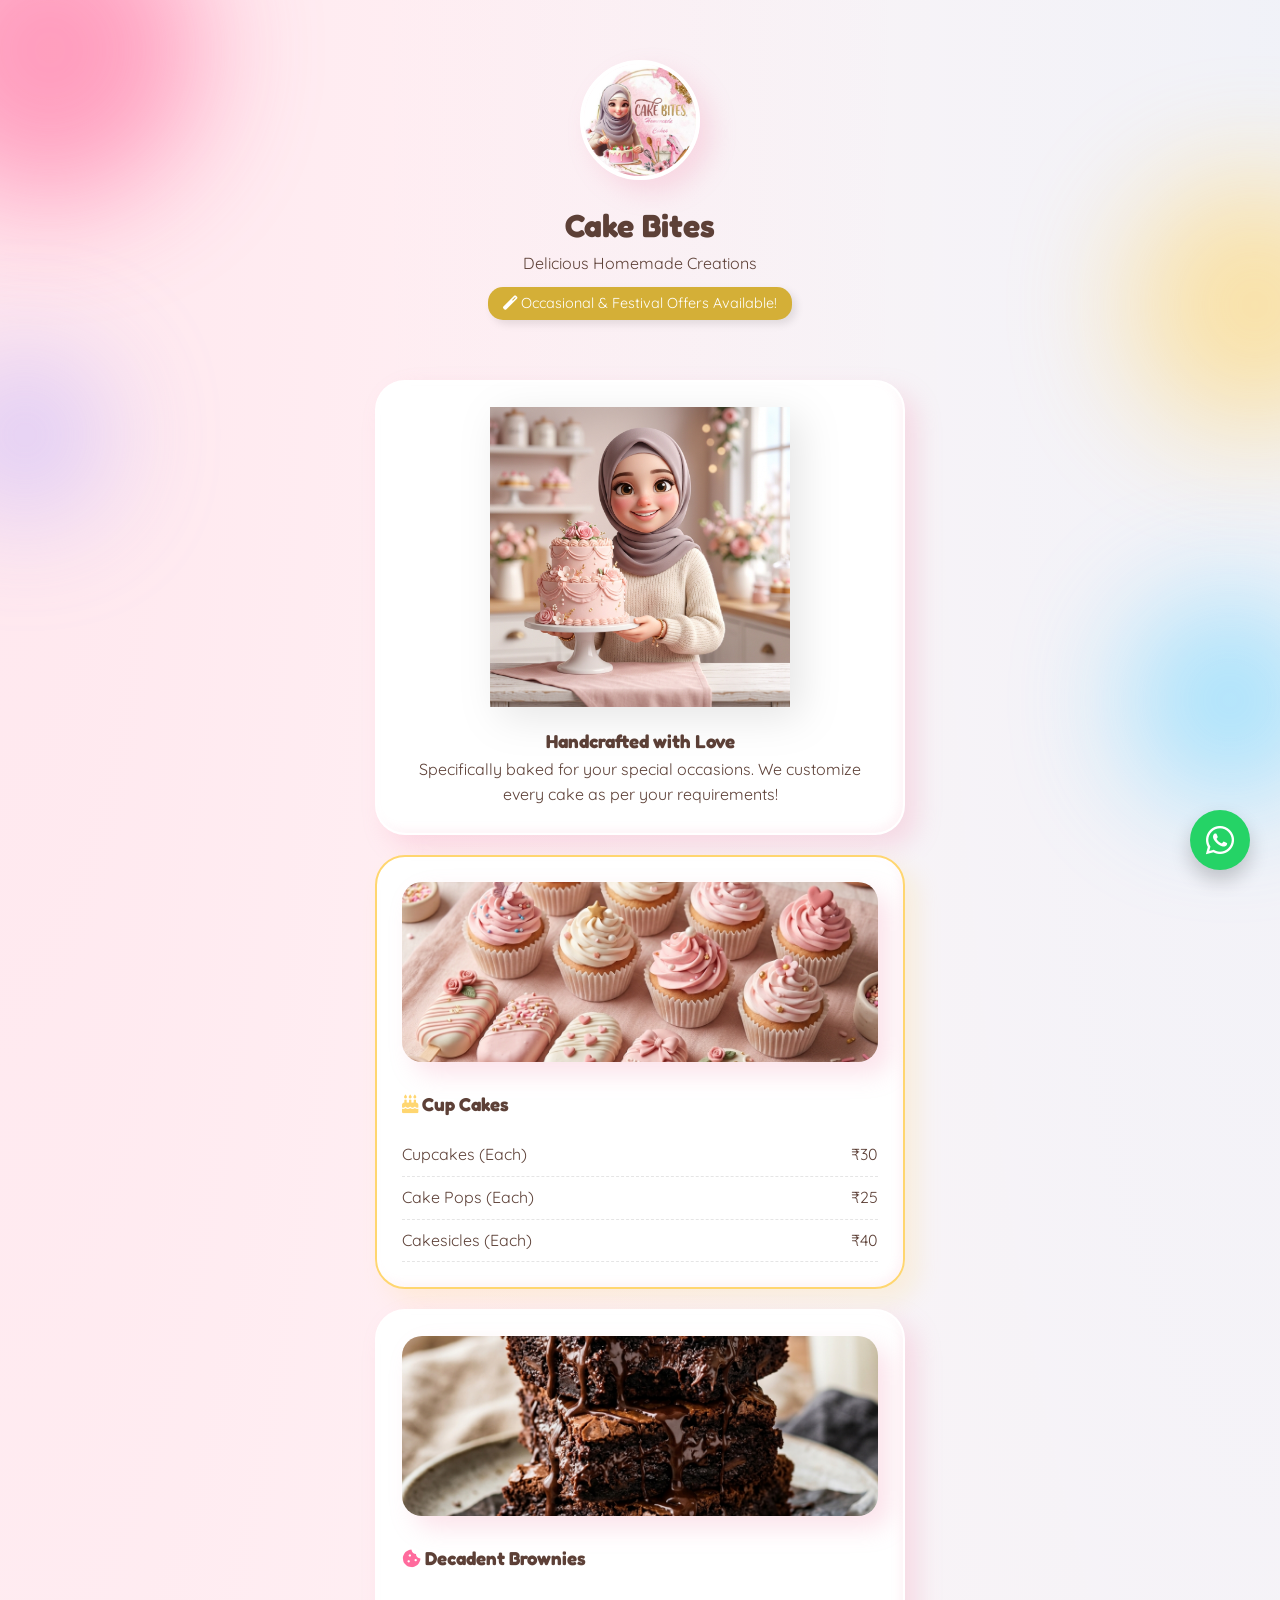
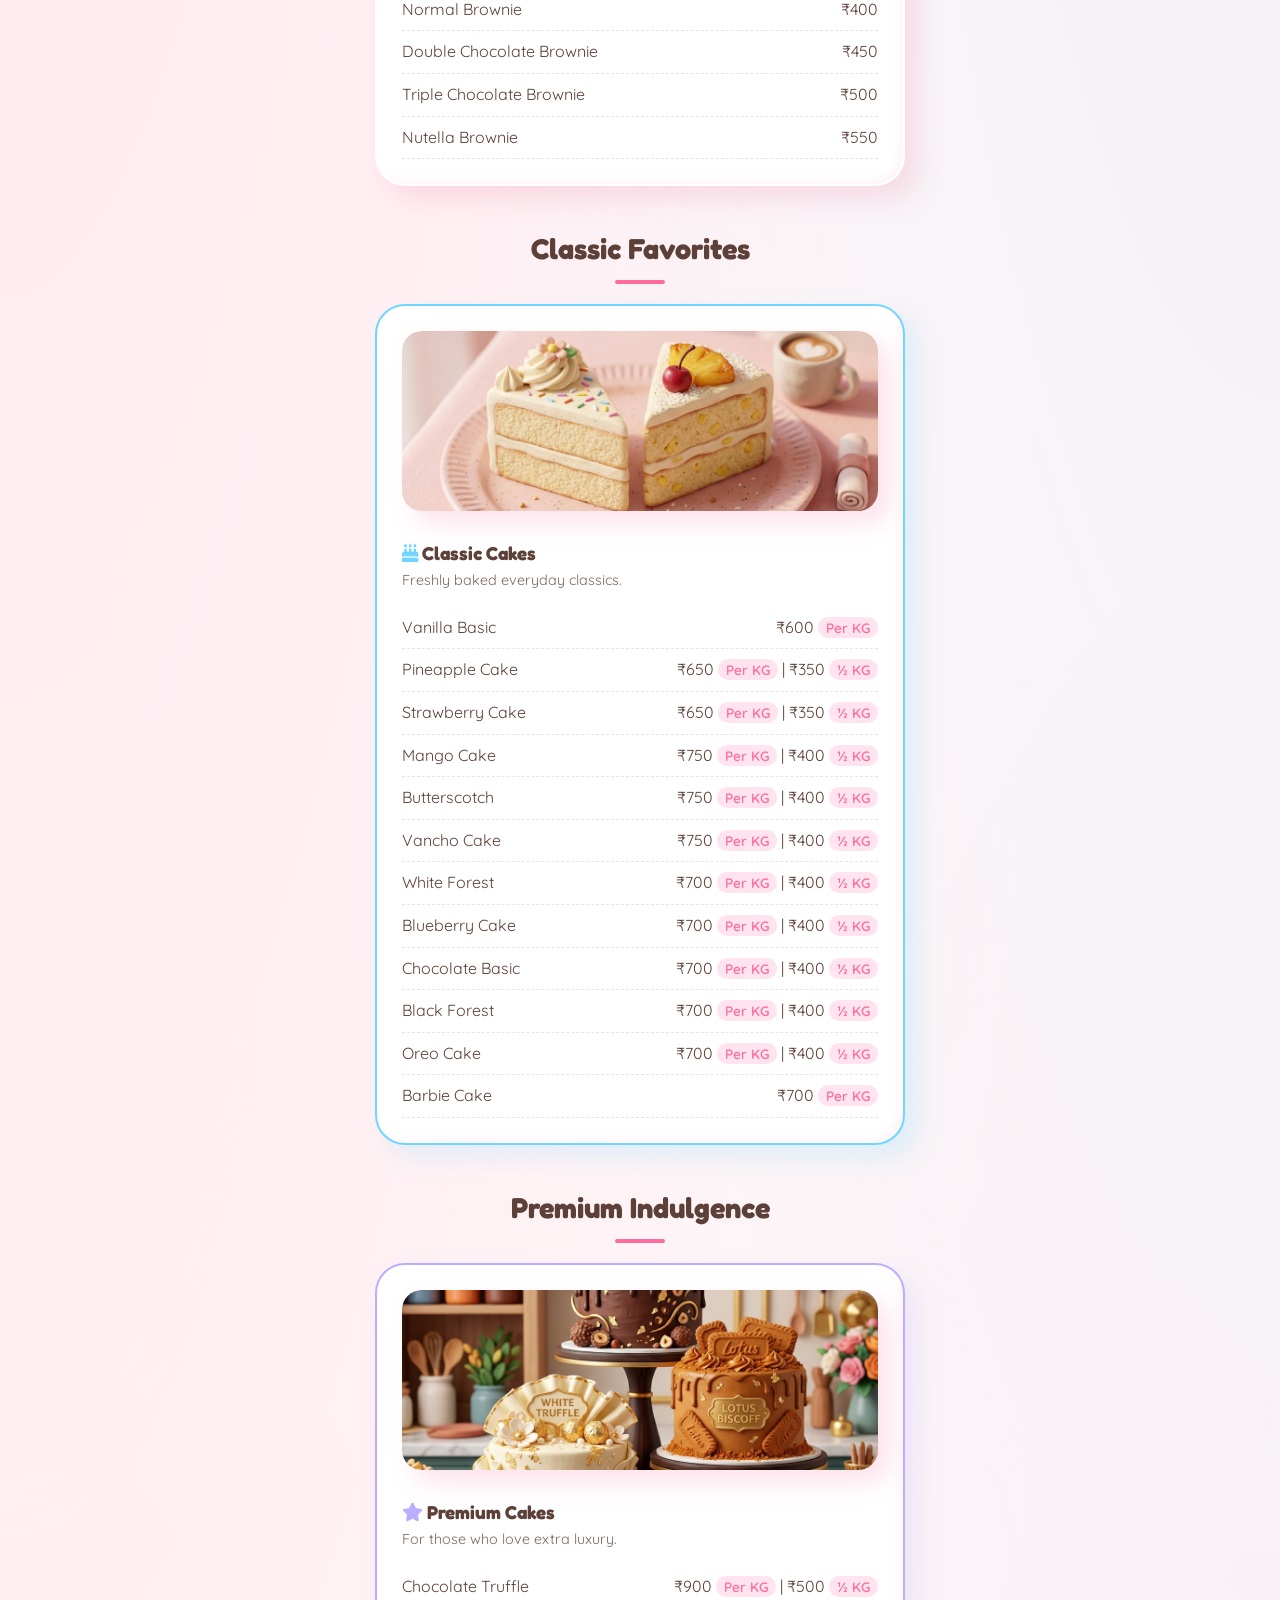
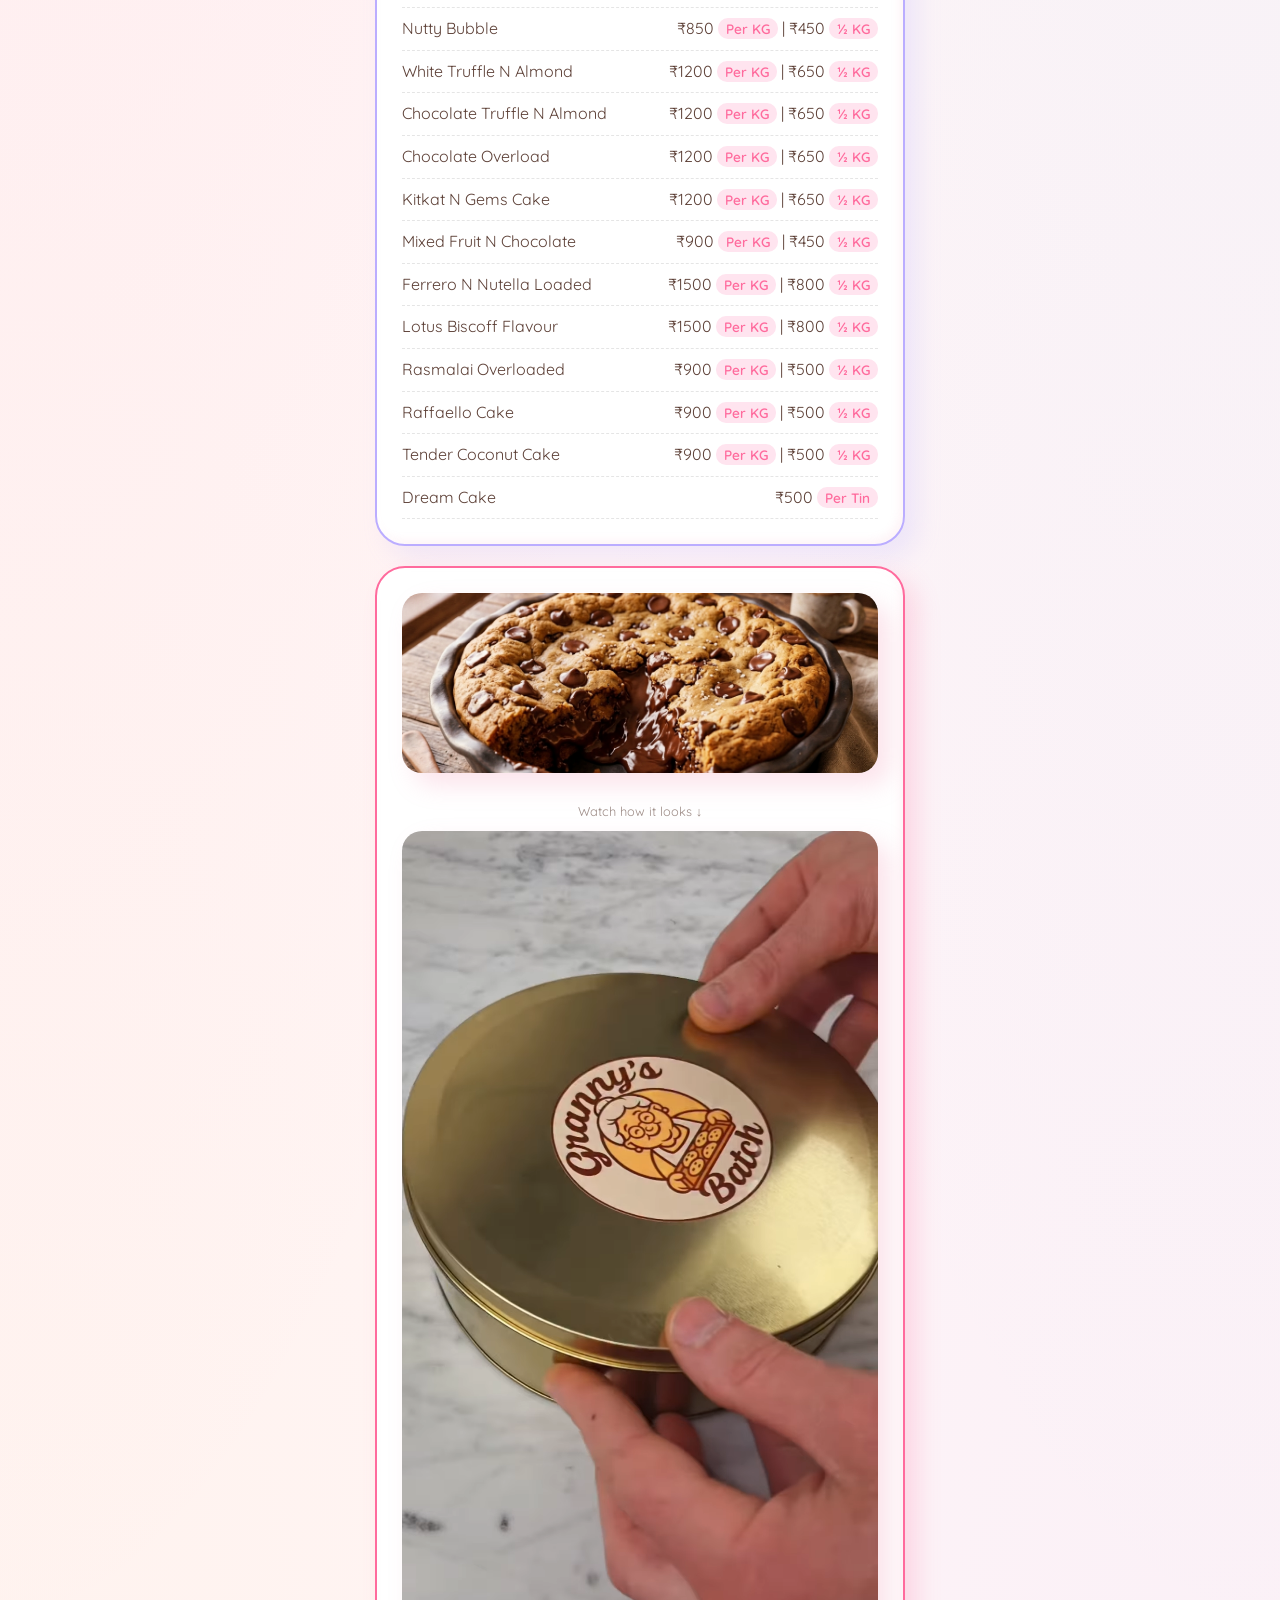
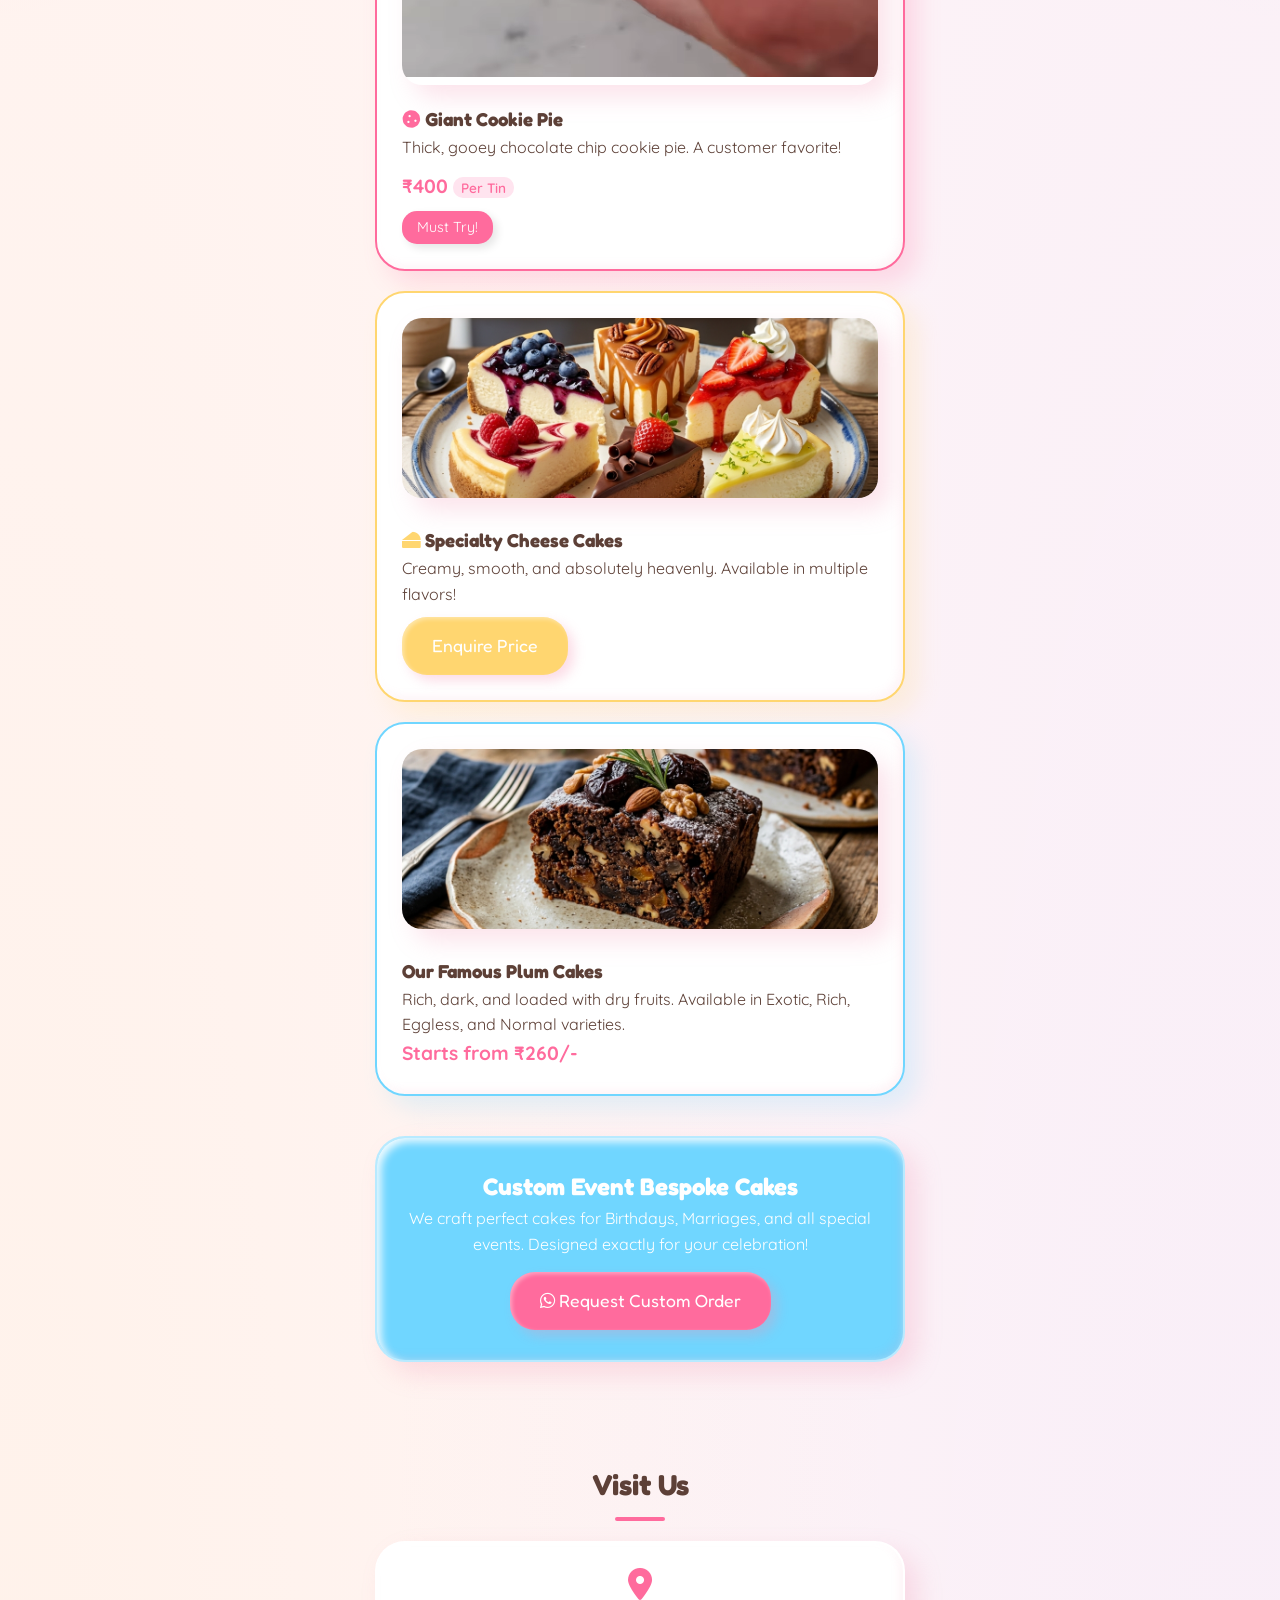
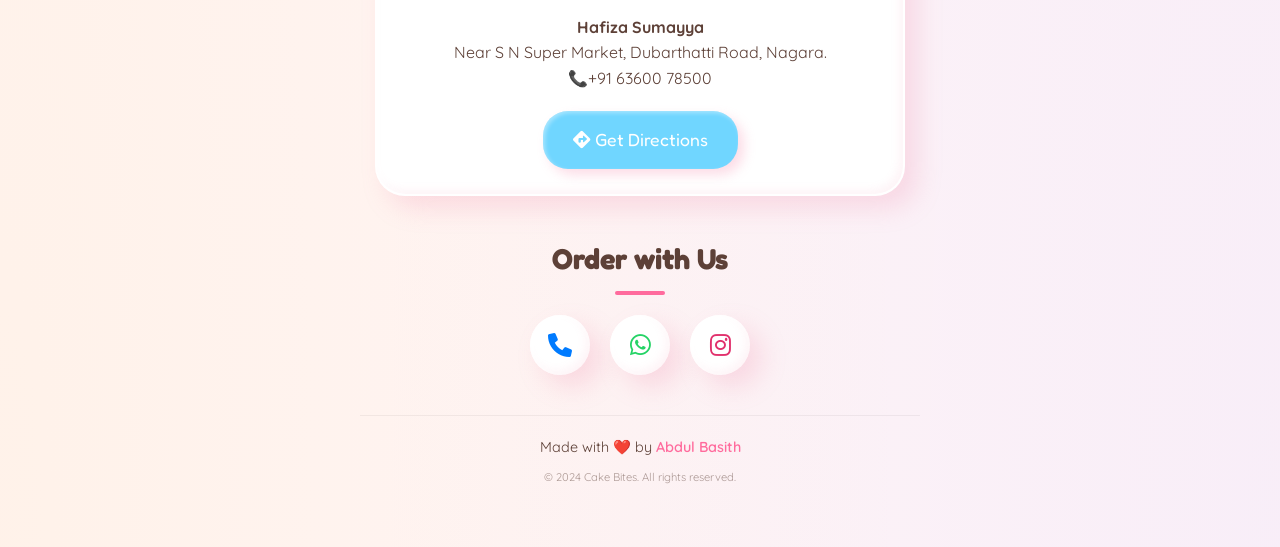
==== index.html @ 97de75cf "Added google varification tag" ====
<!DOCTYPE html>
<html lang="en">

<head>
    <meta name="google-site-verification" content="2a2Ofr0bGxmW5Qv2kyfp2MQvoCCZeMZKmYcErdo8bFU" />
    <meta charset="UTF-8">
    <meta name="viewport" content="width=device-width, initial-scale=1.0">
    <title>Cake Bites | Homemade with Love</title>
    <title>Cake Bites | Custom Cakes & Bakery in Nagara</title>
    <meta name="description" content="Order delicious homemade cupcakes, premium brownies, and custom bespoke cakes from Cake Bites in Nagara. Handcrafted with love for your special occasions.">
    <meta name="keywords" content="Cake Bites, bakery Nagara, custom cakes, homemade brownies, order cake online, birthday cakes">
        <link rel="stylesheet" href="style.css">
    <link rel="stylesheet" href="https://cdnjs.cloudflare.com/ajax/libs/font-awesome/6.0.0/css/all.min.css">
</head>

<body>
    <!-- Cake Loader -->
    <div id="loader">
        <div class="loader-content">
            <div class="rotating-logo">
                <img src="assets/logo.jpeg" alt="Cake Bites Logo"
                    style="width: 150px; height: 150px; border-radius: 50%; box-shadow: var(--shadow-outer);">
            </div>
            <h2 style="margin-top: 30px; color: var(--primary-pink); font-family: 'Fredoka'; letter-spacing: 2px;">CAKE
                BITES</h2>
            <p style="opacity: 0.7; font-weight: 500;">Baking something sweet...</p>
        </div>
    </div>

    <!-- Decorative Blobs -->
    <div class="blob" style="width: 300px; height: 300px; background: var(--primary-pink); top: -100px; left: -100px;">
    </div>
    <div class="blob"
        style="width: 200px; height: 200px; background: var(--vibrant-blue); bottom: 100px; right: -50px; animation-delay: -2s;">
    </div>
    <div class="blob"
        style="width: 150px; height: 150px; background: var(--vibrant-purple); top: 40%; left: -50px; animation-delay: -5s;">
    </div>
    <div class="blob"
        style="width: 250px; height: 250px; background: var(--vibrant-yellow); top: 20%; right: -100px; animation-delay: -7s;">
    </div>

    <a href="https://wa.me/916360078500" class="floating-wa" target="_blank" aria-label="WhatsApp Us">
        <i class="fab fa-whatsapp"></i>
    </a>

    <div class="container">
        <header>
            <div class="logo-container">
                <img src="assets/logo.jpeg" alt="Cake Bites Logo">
            </div>
            <h1>Cake Bites</h1>
            <p>Delicious Homemade Creations</p>
            <div class="offers-badge">
                <i class="fas fa-magic"></i> Occasional & Festival Offers Available!
            </div>
        </header>

        <section class="clay-card">
            <img src="assets/baker.png" alt="Our Baker" class="hero-baker">
            <div style="text-align: center; margin-top: 20px;">
                <h3>Handcrafted with Love</h3>
                <p>Specifically baked for your special occasions. We customize every cake as per your requirements!</p>
            </div>
        </section>

        <!-- 1. Cup Cakes Section -->
        <div class="clay-card card-yellow">
            <img src="assets/cupcakes.png" alt="Cupcakes" class="section-img">
            <h3><i class="fas fa-birthday-cake" style="color: var(--vibrant-yellow);"></i> Cup Cakes</h3>
            <ul class="menu-list">
                <li class="menu-item"><span>Cupcakes (Each)</span> <span>₹30</span></li>
                <li class="menu-item"><span>Cake Pops (Each)</span> <span>₹25</span></li>
                <li class="menu-item"><span>Cakesicles (Each)</span> <span>₹40</span></li>
            </ul>
        </div>

        <!-- 2. Brownies Section -->
        <div class="clay-card">
            <img src="assets/brownie.png" alt="Brownies" class="section-img">
            <h3><i class="fas fa-cookie-bite" style="color: var(--primary-pink);"></i> Decadent Brownies</h3>
            <ul class="menu-list">
                <li class="menu-item"><span>Normal Brownie</span> <span>₹400</span></li>
                <li class="menu-item"><span>Double Chocolate Brownie</span> <span>₹450</span></li>
                <li class="menu-item"><span>Triple Chocolate Brownie</span> <span>₹500</span></li>
                <li class="menu-item"><span>Nutella Brownie</span> <span>₹550</span></li>
            </ul>
        </div>

        <!-- 3. Classic Favorites -->
        <h2 class="section-title">Classic Favorites</h2>
        <div class="clay-card card-blue">
            <img src="assets/classic_collage.png" alt="Classic Cakes" class="section-img">
            <h3><i class="fas fa-cake" style="color: var(--vibrant-blue);"></i> Classic Cakes</h3>
            <p style="font-size: 0.9rem; margin-bottom: 15px; opacity: 0.8;">Freshly baked everyday classics.</p>
            <ul class="menu-list">
                <li class="menu-item"><span>Vanilla Basic</span> <span>₹600 <span class="price-tag">Per KG</span></span>
                </li>
                <li class="menu-item"><span>Pineapple Cake</span> <span style="white-space: nowrap;">₹650 <span
                            class="price-tag">Per KG</span> | ₹350 <span class="price-tag">½ KG</span></span></li>
                <li class="menu-item"><span>Strawberry Cake</span> <span style="white-space: nowrap;">₹650 <span
                            class="price-tag">Per KG</span> | ₹350 <span class="price-tag">½ KG</span></span></li>
                <li class="menu-item"><span>Mango Cake</span> <span style="white-space: nowrap;">₹750 <span
                            class="price-tag">Per KG</span> | ₹400 <span class="price-tag">½ KG</span></span></li>
                <li class="menu-item"><span>Butterscotch</span> <span style="white-space: nowrap;">₹750 <span
                            class="price-tag">Per KG</span> | ₹400 <span class="price-tag">½ KG</span></span></li>
                <li class="menu-item"><span>Vancho Cake</span> <span style="white-space: nowrap;">₹750 <span
                            class="price-tag">Per KG</span> | ₹400 <span class="price-tag">½ KG</span></span></li>
                <li class="menu-item"><span>White Forest</span> <span style="white-space: nowrap;">₹700 <span
                            class="price-tag">Per KG</span> | ₹400 <span class="price-tag">½ KG</span></span></li>
                <li class="menu-item"><span>Blueberry Cake</span> <span style="white-space: nowrap;">₹700 <span
                            class="price-tag">Per KG</span> | ₹400 <span class="price-tag">½ KG</span></span></li>
                <li class="menu-item"><span>Chocolate Basic</span> <span style="white-space: nowrap;">₹700 <span
                            class="price-tag">Per KG</span> | ₹400 <span class="price-tag">½ KG</span></span></li>
                <li class="menu-item"><span>Black Forest</span> <span style="white-space: nowrap;">₹700 <span
                            class="price-tag">Per KG</span> | ₹400 <span class="price-tag">½ KG</span></span></li>
                <li class="menu-item"><span>Oreo Cake</span> <span style="white-space: nowrap;">₹700 <span
                            class="price-tag">Per KG</span> | ₹400 <span class="price-tag">½ KG</span></span></li>
                <li class="menu-item"><span>Barbie Cake</span> <span>₹700 <span class="price-tag">Per KG</span></span>
                </li>
            </ul>
        </div>

        <!-- 4. Premium Indulgence -->
        <h2 class="section-title">Premium Indulgence</h2>
        <div class="clay-card card-purple">
            <img src="assets/premium_collage.png" alt="Premium Cakes" class="section-img">
            <h3><i class="fas fa-star" style="color: var(--vibrant-purple);"></i> Premium Cakes</h3>
            <p style="font-size: 0.9rem; margin-bottom: 15px; opacity: 0.8;">For those who love extra luxury.</p>
            <ul class="menu-list">
                <li class="menu-item"><span>Chocolate Truffle</span> <span style="white-space: nowrap;">₹900 <span
                            class="price-tag">Per KG</span> | ₹500 <span class="price-tag">½ KG</span></span></li>
                <li class="menu-item"><span>Nutty Bubble</span> <span style="white-space: nowrap;">₹850 <span
                            class="price-tag">Per KG</span> | ₹450 <span class="price-tag">½ KG</span></span></li>
                <li class="menu-item"><span>White Truffle N Almond</span> <span style="white-space: nowrap;">₹1200 <span
                            class="price-tag">Per KG</span> | ₹650 <span class="price-tag">½ KG</span></span></li>
                <li class="menu-item"><span>Chocolate Truffle N Almond</span> <span style="white-space: nowrap;">₹1200
                        <span class="price-tag">Per KG</span> | ₹650 <span class="price-tag">½ KG</span></span></li>
                <li class="menu-item"><span>Chocolate Overload</span> <span style="white-space: nowrap;">₹1200 <span
                            class="price-tag">Per KG</span> | ₹650 <span class="price-tag">½ KG</span></span></li>
                <li class="menu-item"><span>Kitkat N Gems Cake</span> <span style="white-space: nowrap;">₹1200 <span
                            class="price-tag">Per KG</span> | ₹650 <span class="price-tag">½ KG</span></span></li>
                <li class="menu-item"><span>Mixed Fruit N Chocolate</span> <span style="white-space: nowrap;">₹900 <span
                            class="price-tag">Per KG</span> | ₹450 <span class="price-tag">½ KG</span></span></li>
                <li class="menu-item"><span>Ferrero N Nutella Loaded</span> <span style="white-space: nowrap;">₹1500
                        <span class="price-tag">Per KG</span> | ₹800 <span class="price-tag">½ KG</span></span></li>
                <li class="menu-item"><span>Lotus Biscoff Flavour</span> <span style="white-space: nowrap;">₹1500 <span
                            class="price-tag">Per KG</span> | ₹800 <span class="price-tag">½ KG</span></span></li>
                <li class="menu-item"><span>Rasmalai Overloaded</span> <span style="white-space: nowrap;">₹900 <span
                            class="price-tag">Per KG</span> | ₹500 <span class="price-tag">½ KG</span></span></li>
                <li class="menu-item"><span>Raffaello Cake</span> <span style="white-space: nowrap;">₹900 <span
                            class="price-tag">Per KG</span> | ₹500 <span class="price-tag">½ KG</span></span></li>
                <li class="menu-item"><span>Tender Coconut Cake</span> <span style="white-space: nowrap;">₹900 <span
                            class="price-tag">Per KG</span> | ₹500 <span class="price-tag">½ KG</span></span></li>
                <li class="menu-item"><span>Dream Cake</span> <span style="white-space: nowrap;">₹500 <span
                            class="price-tag">Per Tin</span></span></li>
            </ul>
        </div>

        <!-- 5. Cookie Pie -->
        <div class="clay-card card-pink">
            <img src="assets/cookie_pie.png" alt="Cookie Pie" class="section-img loop-animation">
            <p style="text-align: center; font-size: 0.8rem; margin-bottom: 10px; opacity: 0.6;">Watch how it looks ↓
            </p>
            <div style="border-radius: 20px; overflow: hidden; margin-bottom: 20px; box-shadow: var(--shadow-outer);">
                <video width="100%" height="auto" autoplay muted loop playsinline>
                    <source src="assets/cookie pie.mp4" type="video/mp4">
                    Your browser does not support the video tag.
                </video>
            </div>
            <h3><i class="fas fa-cookie" style="color: var(--primary-pink);"></i> Giant Cookie Pie</h3>
            <p>Thick, gooey chocolate chip cookie pie. A customer favorite!</p>
            <p class="price" style="margin-top: 10px;">₹400 <span class="price-tag">Per Tin</span></p>
            <div class="offers-badge" style="background: var(--primary-pink);">Must Try!</div>
        </div>

        <!-- 6. Specialty Cheese Cakes -->
        <div class="clay-card card-yellow">
            <img src="assets/cheesecake.png" alt="Cheese Cakes" class="section-img">
            <h3><i class="fas fa-cheese" style="color: var(--vibrant-yellow);"></i> Specialty Cheese Cakes</h3>
            <p>Creamy, smooth, and absolutely heavenly. Available in multiple flavors!</p>
            <a href="https://wa.me/916360078500?text=I%20am%20interested%20in%20your%20Cheese%20Cakes"
                class="clay-button" style="margin-top: 10px; background: var(--vibrant-yellow);">Enquire Price</a>
        </div>

        <!-- 7. Plum Cakes (No Heading) -->
        <div class="clay-card card-blue">
            <img src="assets/plum_cake.png" alt="Plum Cake" class="section-img">
            <h3>Our Famous Plum Cakes</h3>
            <p>Rich, dark, and loaded with dry fruits. Available in Exotic, Rich, Eggless, and Normal varieties.</p>
            <p class="price">Starts from ₹260/-</p>
        </div>

        <div class="custom-banner clay-card">
            <h2>Custom Event Bespoke Cakes</h2>
            <p>We craft perfect cakes for Birthdays, Marriages, and all special events. Designed exactly for your
                celebration!</p>
            <a href="https://wa.me/916360078500?text=I%20want%20to%20order%20a%20custom%20cake" class="clay-button"
                style="margin-top: 15px;">
                <i class="fab fa-whatsapp"></i> Request Custom Order
            </a>
        </div>

        <section class="contact-section">
            <h2 class="section-title">Visit Us</h2>
            <div class="clay-card" style="margin-top: 20px; padding: 25px;">
                <i class="fas fa-map-marker-alt"
                    style="font-size: 2rem; color: var(--primary-pink); margin-bottom: 15px;"></i>
                <h4>Hafiza Sumayya</h4>
                <p>Near S N Super Market, Dubarthatti Road, Nagara. <br>📞+91 63600 78500</p>
                <a href="https://maps.app.goo.gl/7TGvCjhDh2uwEayZ9" target="_blank" class="clay-button"
                    style="margin-top: 20px; background: var(--vibrant-blue);">
                    <i class="fas fa-directions"></i> Get Directions
                </a>
            </div>

            <h2 class="section-title" style="margin-top: 40px;">Order with Us</h2>
            <div class="social-links">
                <a href="tel:+916360078500" class="social-icon" style="color: #007bff;"><i class="fas fa-phone"></i></a>
                <a href="https://wa.me/916360078500" class="social-icon" style="color: #25D366;"><i
                        class="fab fa-whatsapp"></i></a>
                <a href="https://instagram.com/ca_ke_bites" class="social-icon" style="color: #E1306C;"><i
                        class="fab fa-instagram"></i></a>
            </div>

            <div style="margin-top: 40px; padding-top: 20px; border-top: 1px solid rgba(0,0,0,0.05);">
                <p style="font-size: 0.9rem;">Made with ❤️ by
                    <a href="https://instagram.com/gear_n_pitch_shifter" target="_blank"
                        style="color: var(--primary-pink); text-decoration: none; font-weight: 600;">
                        Abdul Basith
                    </a>
                </p>
                <p style="margin-top: 10px; font-size: 0.7rem; opacity: 0.5;">© 2024 Cake Bites. All rights reserved.
                </p>
            </div>
        </section>
    </div>

    <script src="main.js"></script>
</body>

</html>
---- style.css ----
@import url('https://fonts.googleapis.com/css2?family=Fredoka:wght@400;600&family=Quicksand:wght@400;500;700&display=swap');

:root {
    --bg-color: #fff5f7;
    --card-color: #ffffff;
    --primary-pink: #ff6b9d;
    --secondary-pink: #ffe4ef;
    --vibrant-blue: #70d6ff;
    --vibrant-purple: #bbadff;
    --vibrant-yellow: #ffd670;
    --accent-gold: #d4af37;
    --text-color: #5d4037;
    --shadow-outer: 12px 12px 24px rgba(244, 143, 177, 0.25);
    --shadow-inner: inset 4px 4px 8px rgba(255, 255, 255, 0.9), 
                    inset -4px -4px 8px rgba(244, 143, 177, 0.1);
    --clay-radius: 30px;
}

* {
    margin: 0;
    padding: 0;
    box-sizing: border-box;
    -webkit-tap-highlight-color: transparent;
    text-decoration: none;
}

body {
    font-family: 'Quicksand', sans-serif;
    background-color: var(--bg-color);
    background-image: 
        radial-gradient(at 0% 0%, rgba(255, 107, 157, 0.1) 0px, transparent 50%),
        radial-gradient(at 100% 0%, rgba(112, 214, 255, 0.1) 0px, transparent 50%),
        radial-gradient(at 100% 100%, rgba(187, 173, 255, 0.1) 0px, transparent 50%),
        radial-gradient(at 0% 100%, rgba(255, 214, 112, 0.1) 0px, transparent 50%);
    color: var(--text-color);
    line-height: 1.6;
    overflow-x: hidden;
    min-height: 100vh;
}

h1, h2, h3 {
    font-family: 'Fredoka', sans-serif;
    color: var(--text-color);
}

.clay-card {
    background: var(--card-color);
    border-radius: var(--clay-radius);
    box-shadow: var(--shadow-outer), var(--shadow-inner);
    border: 2px solid rgba(255, 255, 255, 0.5);
    padding: 25px;
    margin: 20px 15px;
    transition: all 0.4s cubic-bezier(0.175, 0.885, 0.32, 1.275);
    position: relative;
    overflow: hidden;
}

.clay-card:hover {
    transform: translateY(-8px) scale(1.02);
    box-shadow: 20px 20px 40px rgba(244, 143, 177, 0.3), var(--shadow-inner);
}

.section-img {
    width: 100%;
    height: 180px;
    object-fit: cover;
    border-radius: 20px;
    margin-bottom: 20px;
    box-shadow: var(--shadow-outer);
}

.clay-button {
    background: var(--primary-pink);
    color: white;
    border: none;
    padding: 15px 30px;
    border-radius: 25px;
    font-family: 'Fredoka', sans-serif;
    font-size: 1.1rem;
    box-shadow: 6px 6px 12px rgba(244, 143, 177, 0.3),
                inset 2px 2px 4px rgba(255, 255, 255, 0.4);
    cursor: pointer;
    text-decoration: none;
    display: inline-block;
    transition: all 0.3s ease;
}

.clay-button:hover {
    transform: scale(1.05);
    background: #ff4d8d;
    box-shadow: 8px 8px 16px rgba(244, 143, 177, 0.4);
}

/* Mobile First Layout */
.container {
    padding: 20px;
    max-width: 600px;
    margin: 0 auto;
}

header {
    text-align: center;
    padding: 40px 0;
}

.logo-container {
    width: 120px;
    height: 120px;
    margin: 0 auto 20px;
    border-radius: 50%;
    overflow: hidden;
    box-shadow: var(--shadow-outer), var(--shadow-inner);
    border: 4px solid white;
}

.logo-container img {
    width: 100%;
    height: 100%;
    object-fit: cover;
}

.hero-baker {
    width: 100%;
    max-width: 300px;
    display: block;
    margin: 0 auto;
    filter: drop-shadow(10px 10px 20px rgba(0,0,0,0.1));
    animation: float 4s ease-in-out infinite;
}

@keyframes float {
    0%, 100% { transform: translateY(0); }
    50% { transform: translateY(-15px); }
}

.offers-badge {
    background: var(--accent-gold);
    color: white;
    padding: 5px 15px;
    border-radius: 15px;
    font-size: 0.9rem;
    display: inline-block;
    margin-top: 10px;
    box-shadow: 4px 4px 8px rgba(0,0,0,0.1);
}

.section-title {
    text-align: center;
    margin: 40px 0 20px;
    font-size: 1.8rem;
    position: relative;
}

.section-title::after {
    content: '';
    display: block;
    width: 50px;
    height: 4px;
    background: var(--primary-pink);
    margin: 8px auto 0;
    border-radius: 2px;
}

.cake-grid {
    display: grid;
    grid-template-columns: 1fr;
    gap: 20px;
}

.cake-card img {
    width: 100%;
    height: 200px;
    object-fit: cover;
    border-radius: 20px;
    margin-bottom: 15px;
    box-shadow: inset 4px 4px 8px rgba(0,0,0,0.1);
}

.price {
    font-weight: 700;
    color: var(--primary-pink);
    font-size: 1.2rem;
}

.contact-section {
    padding: 40px 0;
    text-align: center;
}

.social-links {
    display: flex;
    justify-content: center;
    gap: 20px;
    margin-top: 20px;
}

.social-icon {
    width: 60px;
    height: 60px;
    display: flex;
    align-items: center;
    justify-content: center;
    border-radius: 50%;
    background: var(--card-color);
    box-shadow: var(--shadow-outer), var(--shadow-inner);
    font-size: 1.5rem;
    transition: transform 0.3s ease;
}

.social-icon:active {
    transform: scale(0.9);
}

.floating-wa {
    position: fixed;
    bottom: 30px;
    right: 30px;
    width: 60px;
    height: 60px;
    background: #25D366;
    color: white;
    border-radius: 50%;
    display: flex;
    align-items: center;
    justify-content: center;
    box-shadow: 0 10px 20px rgba(0,0,0,0.2);
    font-size: 2rem;
    z-index: 1000;
}

/* Menu List */
.menu-list {
    list-style: none;
    margin-top: 15px;
}

.menu-item {
    display: flex;
    justify-content: space-between;
    padding: 8px 0;
    border-bottom: 1px dashed rgba(0,0,0,0.1);
}

.custom-banner {
    background: var(--vibrant-blue);
    color: white;
    padding: 30px;
    text-align: center;
    border-radius: var(--clay-radius);
    margin-top: 40px;
}

.custom-banner h2, .custom-banner p {
    color: white;
}

/* Category Specific Colors */
.card-blue { border-color: var(--vibrant-blue); box-shadow: 12px 12px 24px rgba(112, 214, 255, 0.2), var(--shadow-inner); }
.card-purple { border-color: var(--vibrant-purple); box-shadow: 12px 12px 24px rgba(187, 173, 255, 0.2), var(--shadow-inner); }
.card-yellow { border-color: var(--vibrant-yellow); box-shadow: 12px 12px 24px rgba(255, 214, 112, 0.2), var(--shadow-inner); }
.card-pink { border-color: var(--primary-pink); box-shadow: 12px 12px 24px rgba(255, 107, 157, 0.2), var(--shadow-inner); }

.blob {
    position: fixed;
    z-index: -1;
    border-radius: 50%;
    filter: blur(60px);
    opacity: 0.6;
    animation: bubble 15s infinite alternate ease-in-out;
}

@keyframes bubble {
    0% { transform: scale(1) translate(0, 0) rotate(0deg); }
    33% { transform: scale(1.2) translate(30px, -50px) rotate(120deg); }
    66% { transform: scale(0.8) translate(-20px, 40px) rotate(240deg); }
    100% { transform: scale(1.1) translate(10px, -10px) rotate(360deg); }
}

.loop-animation {
    animation: pulseLoop 3s infinite ease-in-out;
}

@keyframes pulseLoop {
    0%, 100% { transform: scale(1); }
    50% { transform: scale(1.05); }
}

/* Loader Styles */
#loader {
    position: fixed;
    top: 0;
    left: 0;
    width: 100%;
    height: 100%;
    background: var(--bg-color);
    display: flex;
    justify-content: center;
    align-items: center;
    z-index: 99999;
    transition: opacity 0.8s ease, visibility 0.8s;
}

.loader-content {
    text-align: center;
}

.cake-spinner {
    position: relative;
    width: 120px;
    height: 120px;
    display: flex;
    justify-content: center;
    align-items: center;
    margin: 0 auto;
}

.cake-spinner i {
    font-size: 3.5rem;
    color: var(--primary-pink);
    position: absolute;
    z-index: 10;
    animation: cakePulse 1.5s infinite alternate ease-in-out;
}

.sprinkles {
    position: absolute;
    width: 100%;
    height: 100%;
    border-radius: 50%;
    border: 8px dashed var(--secondary-pink);
    animation: sprinkleRotate 3s infinite linear;
    box-shadow: var(--shadow-outer);
}

@keyframes sprinkleRotate {
    from { transform: rotate(0deg); }
    to { transform: rotate(360deg); }
}

@keyframes cakePulse {
    from { transform: scale(0.9); }
    to { transform: scale(1.1); }
}

.loader-hidden {
    opacity: 0;
    visibility: hidden;
}

.price-tag {
    background: var(--secondary-pink);
    padding: 2px 8px;
    border-radius: 10px;
    font-size: 0.85rem;
    font-weight: 600;
    color: var(--primary-pink);
}
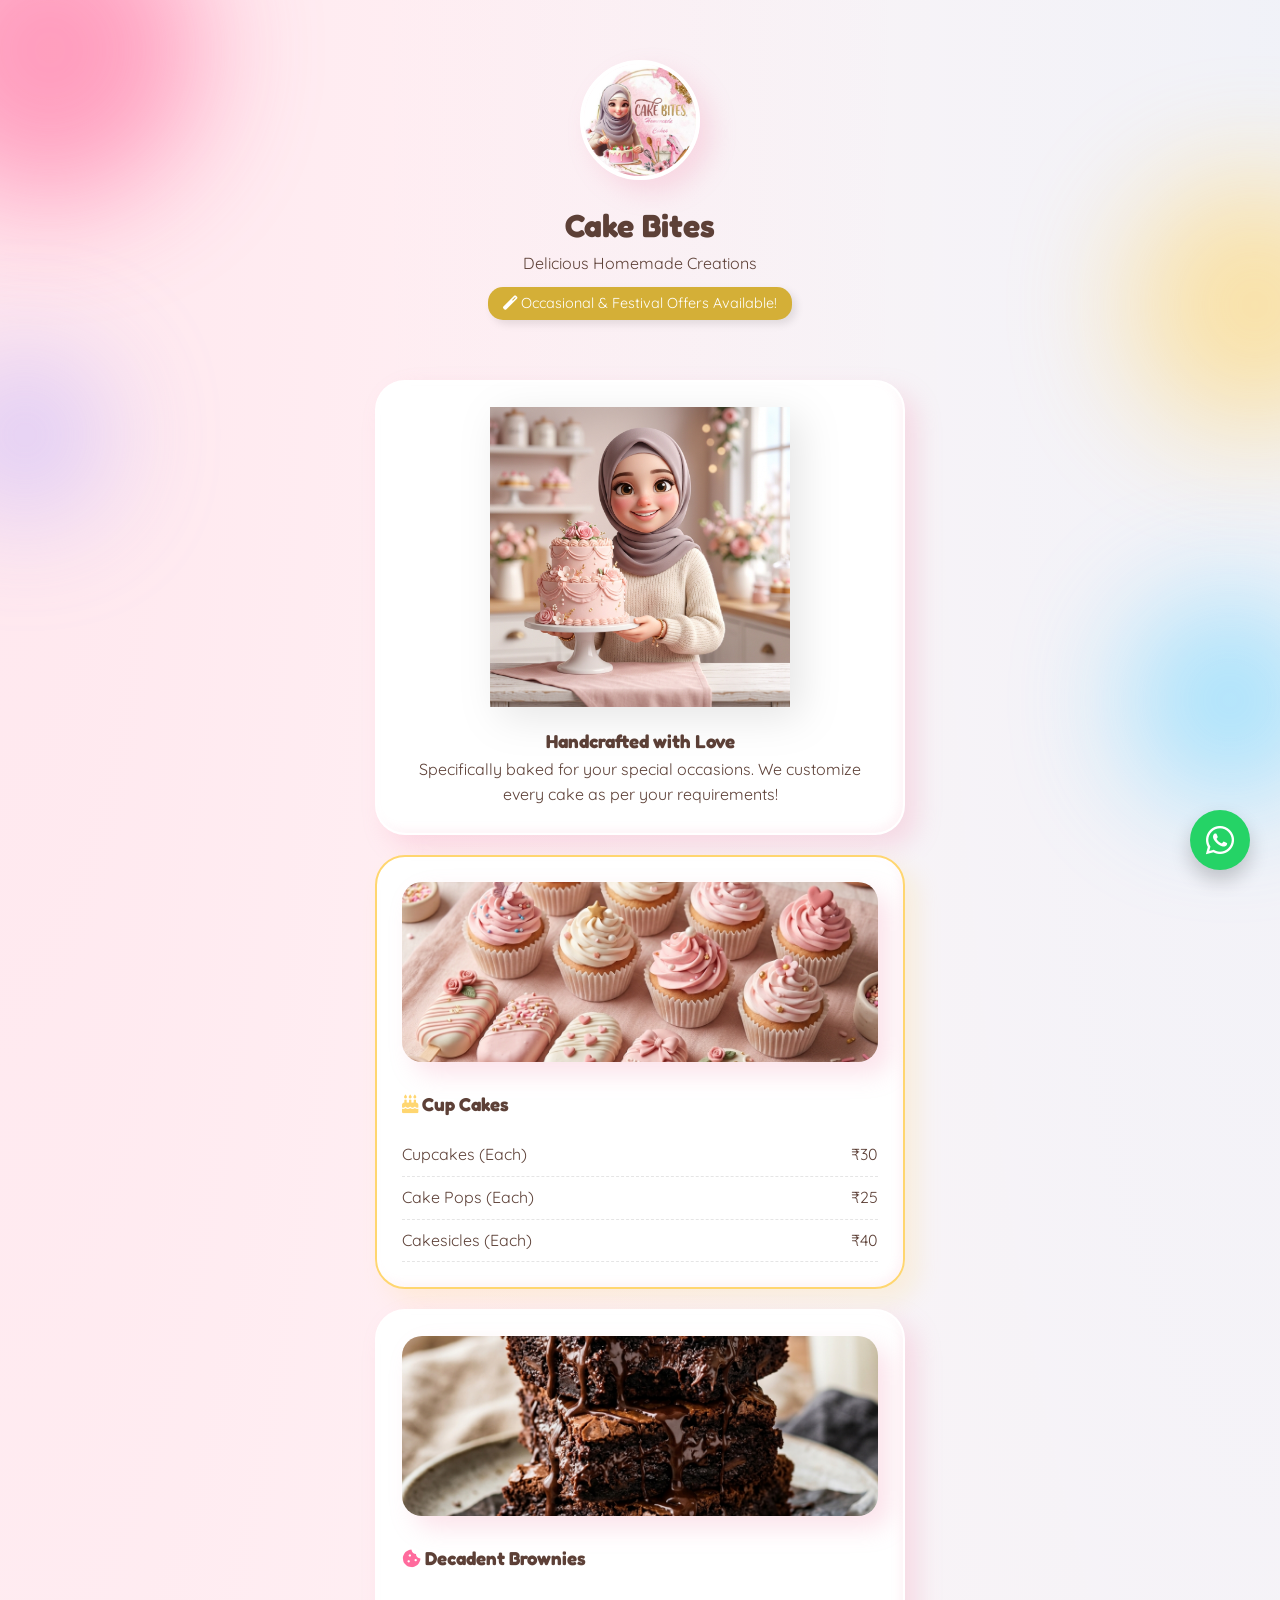
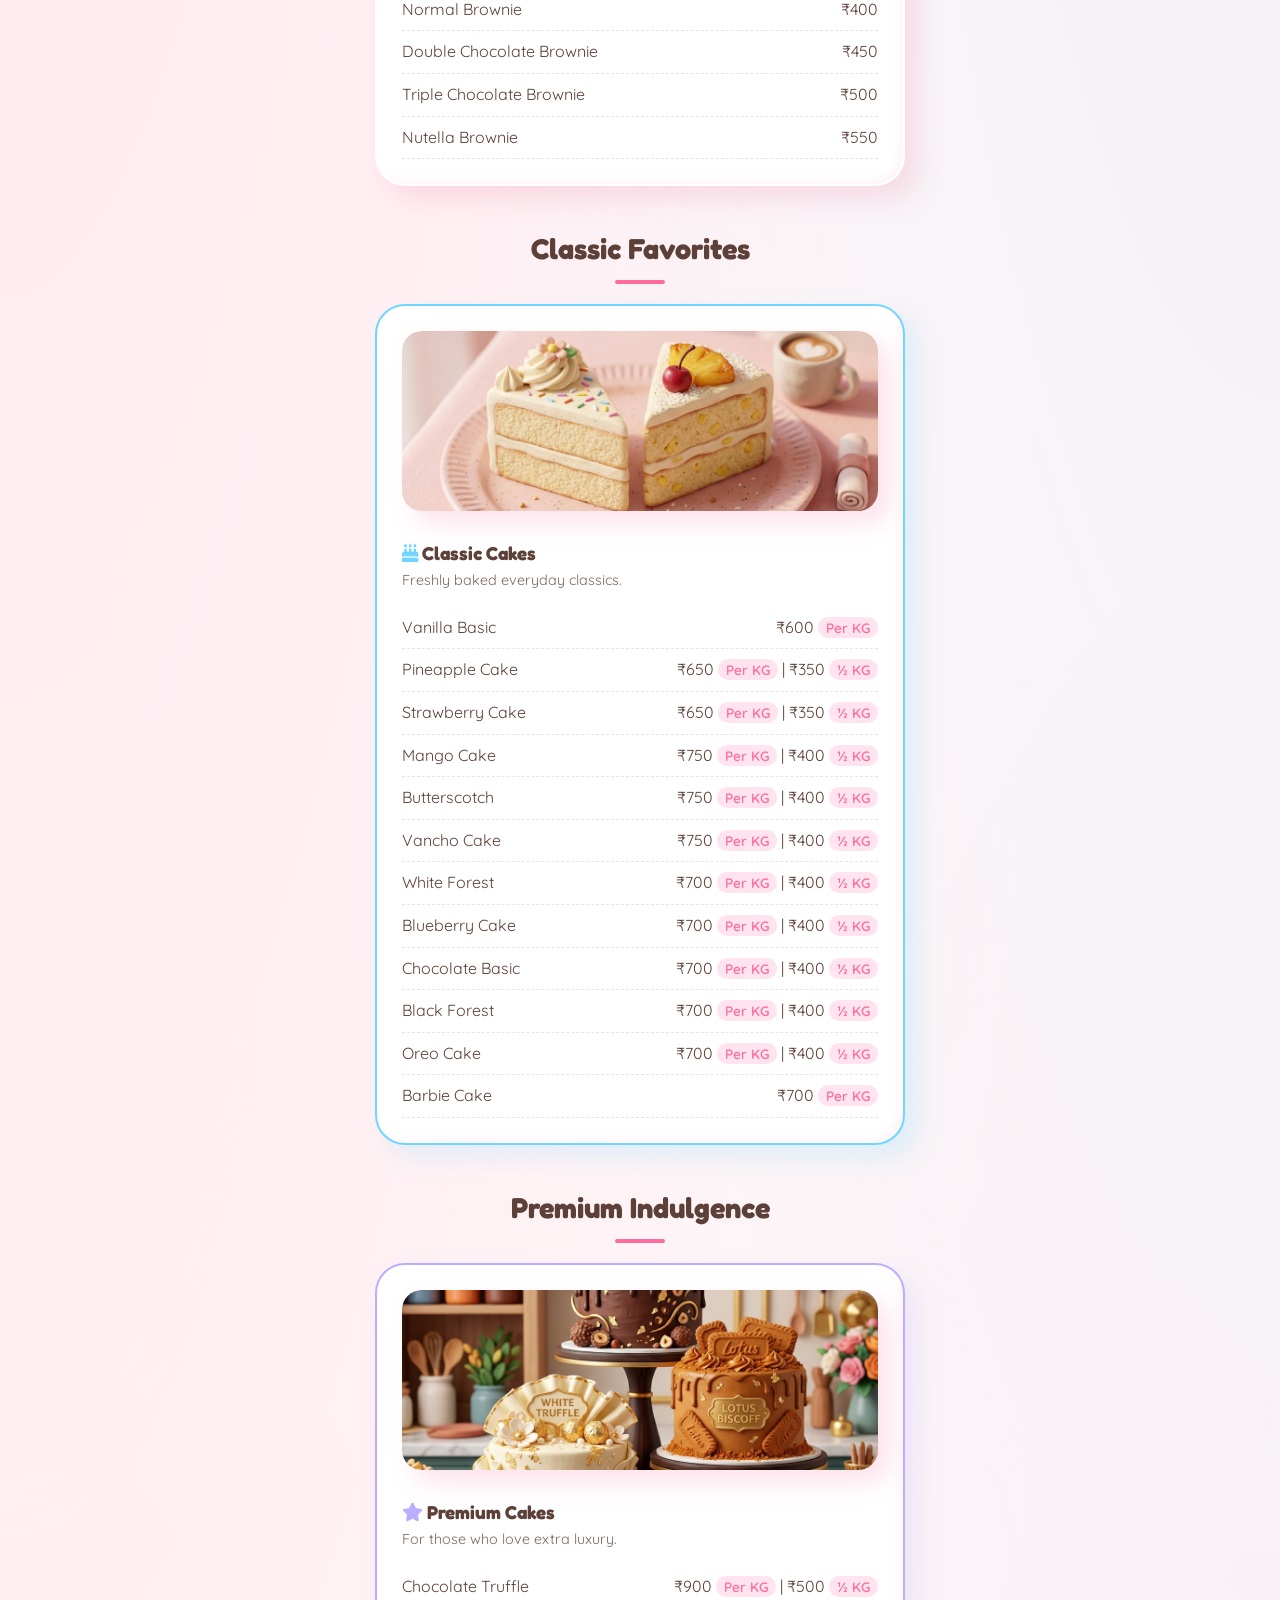
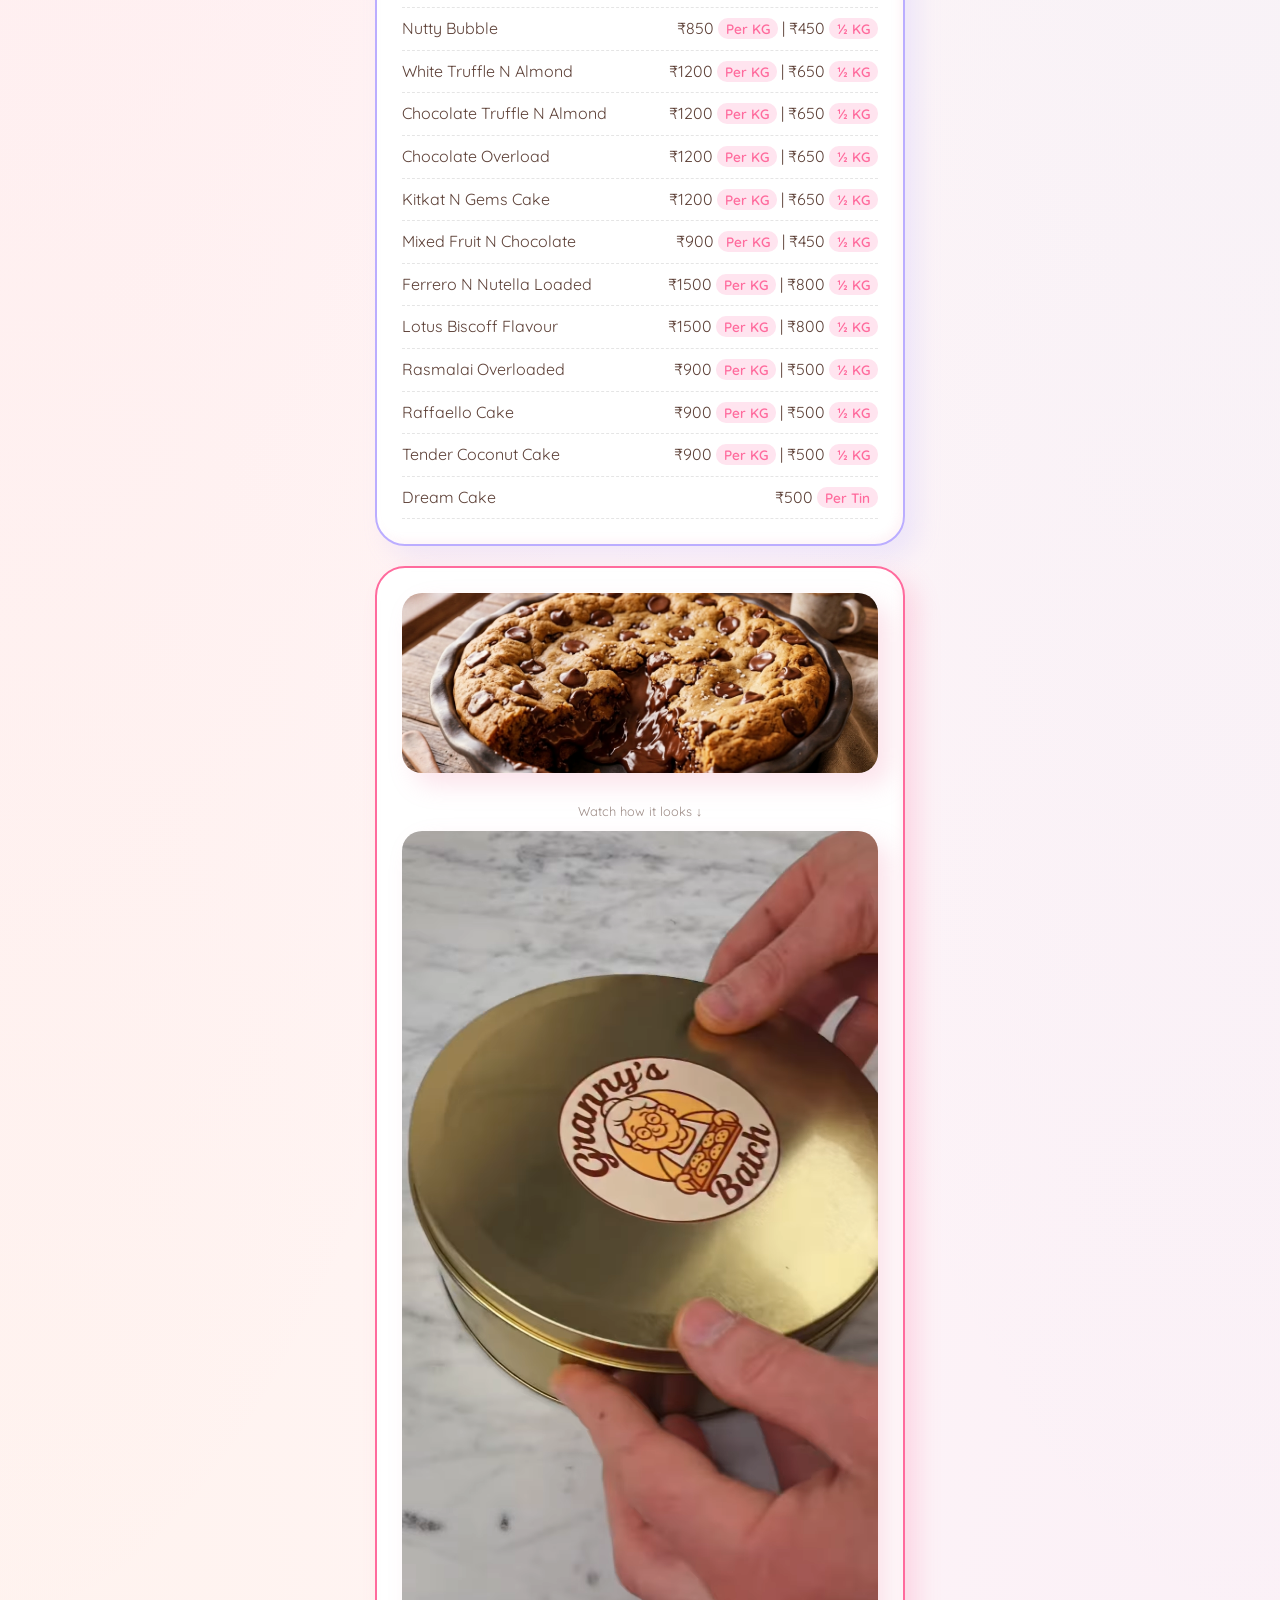
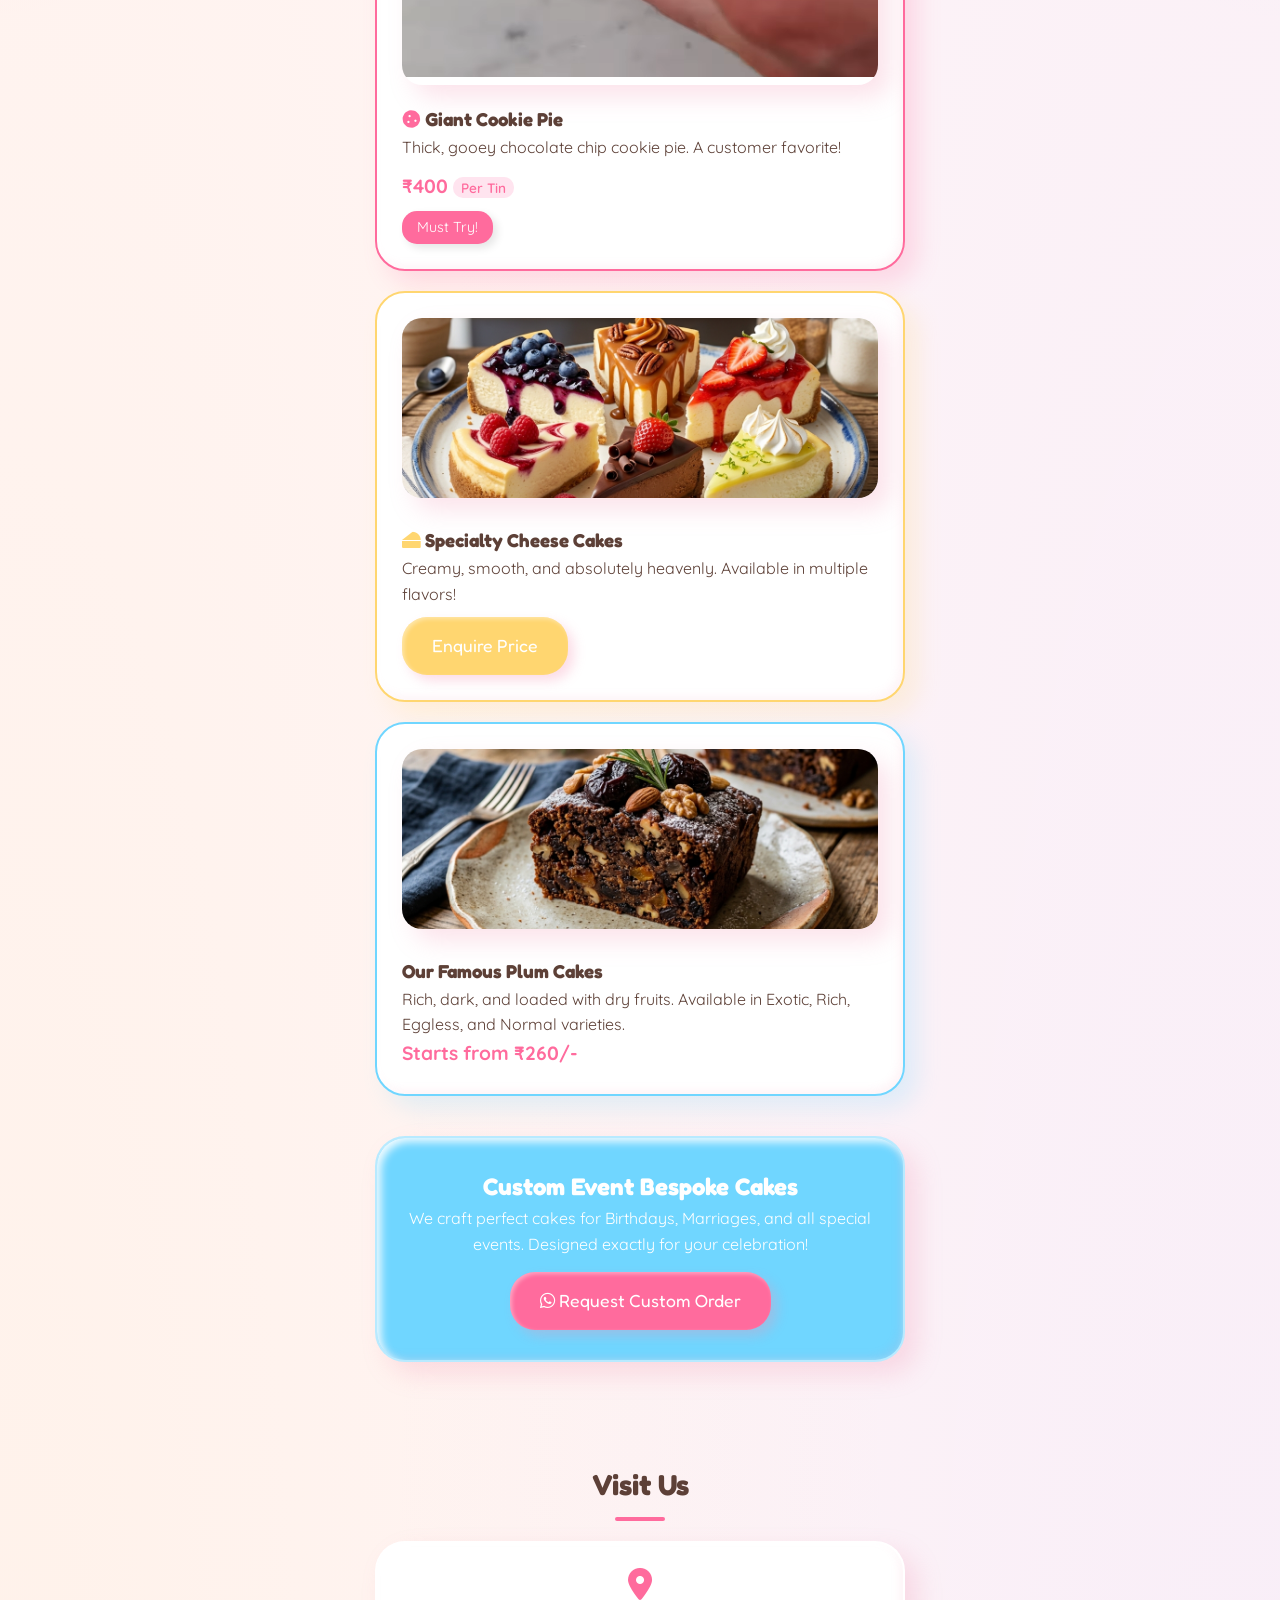
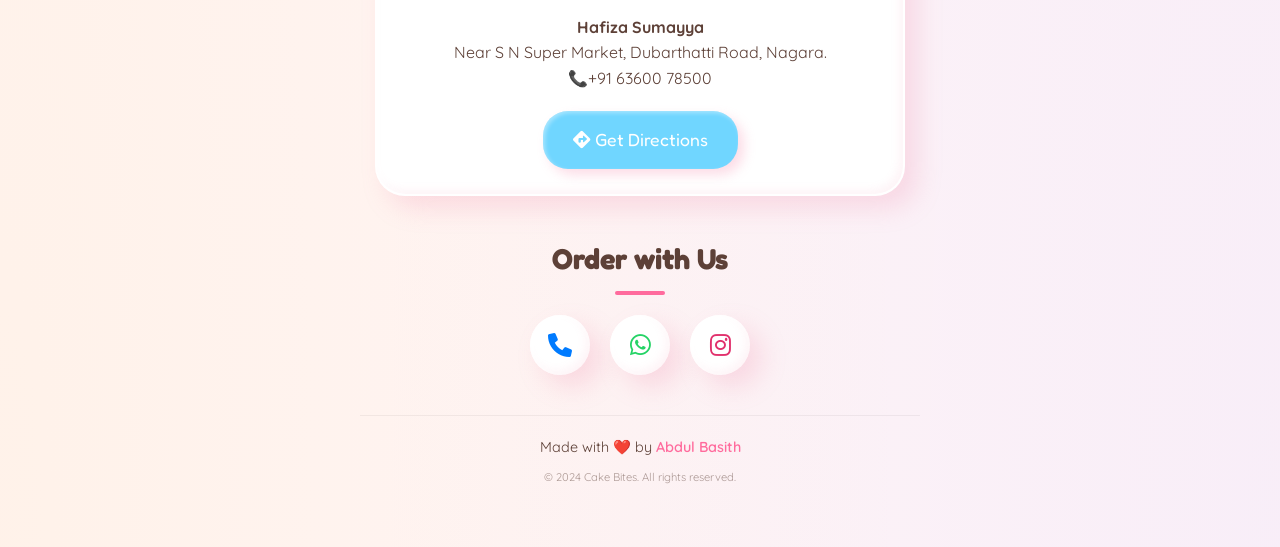
==== commit c9f9ba66: "cleared errors from html." ====
--- a/index.html
+++ b/index.html
@@ -5,7 +5,6 @@
     <meta name="google-site-verification" content="2a2Ofr0bGxmW5Qv2kyfp2MQvoCCZeMZKmYcErdo8bFU" />
     <meta charset="UTF-8">
     <meta name="viewport" content="width=device-width, initial-scale=1.0">
-    <title>Cake Bites | Homemade with Love</title>
     <title>Cake Bites | Custom Cakes & Bakery in Nagara</title>
     <meta name="description" content="Order delicious homemade cupcakes, premium brownies, and custom bespoke cakes from Cake Bites in Nagara. Handcrafted with love for your special occasions.">
     <meta name="keywords" content="Cake Bites, bakery Nagara, custom cakes, homemade brownies, order cake online, birthday cakes">
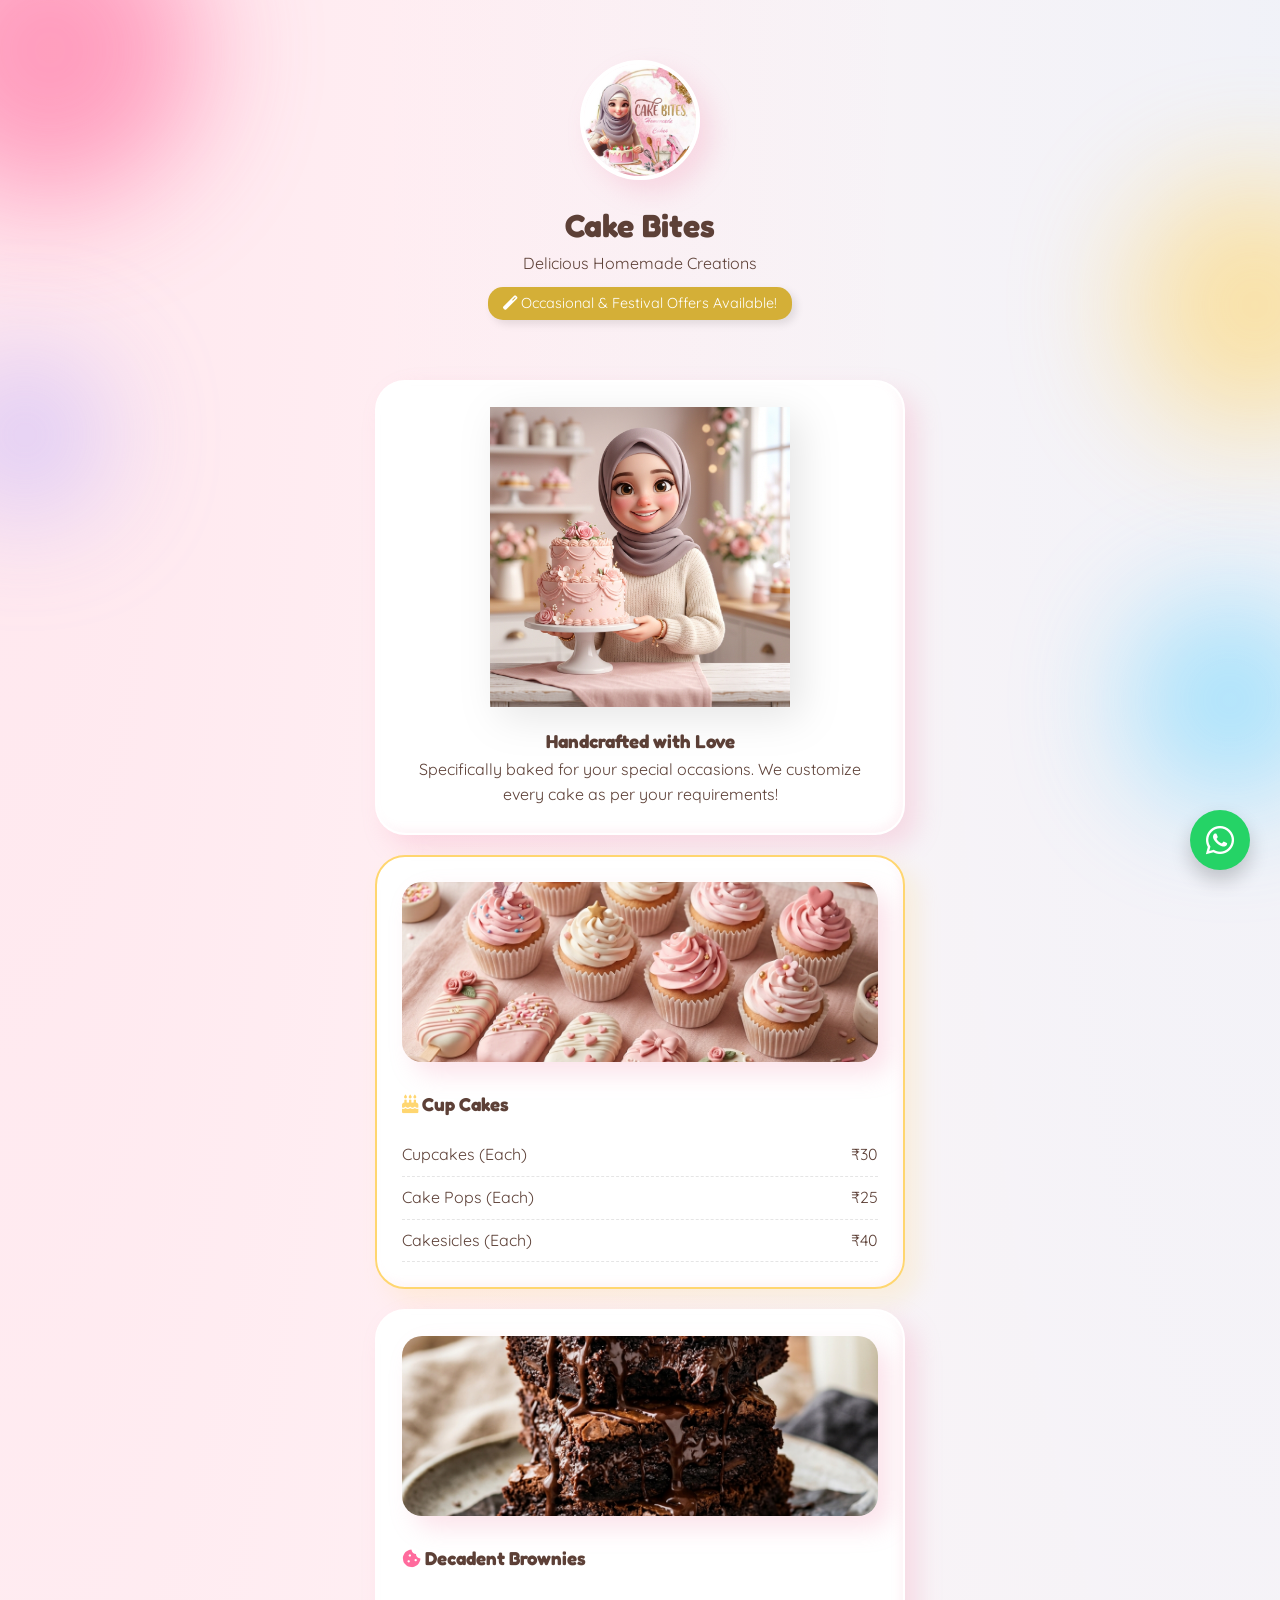
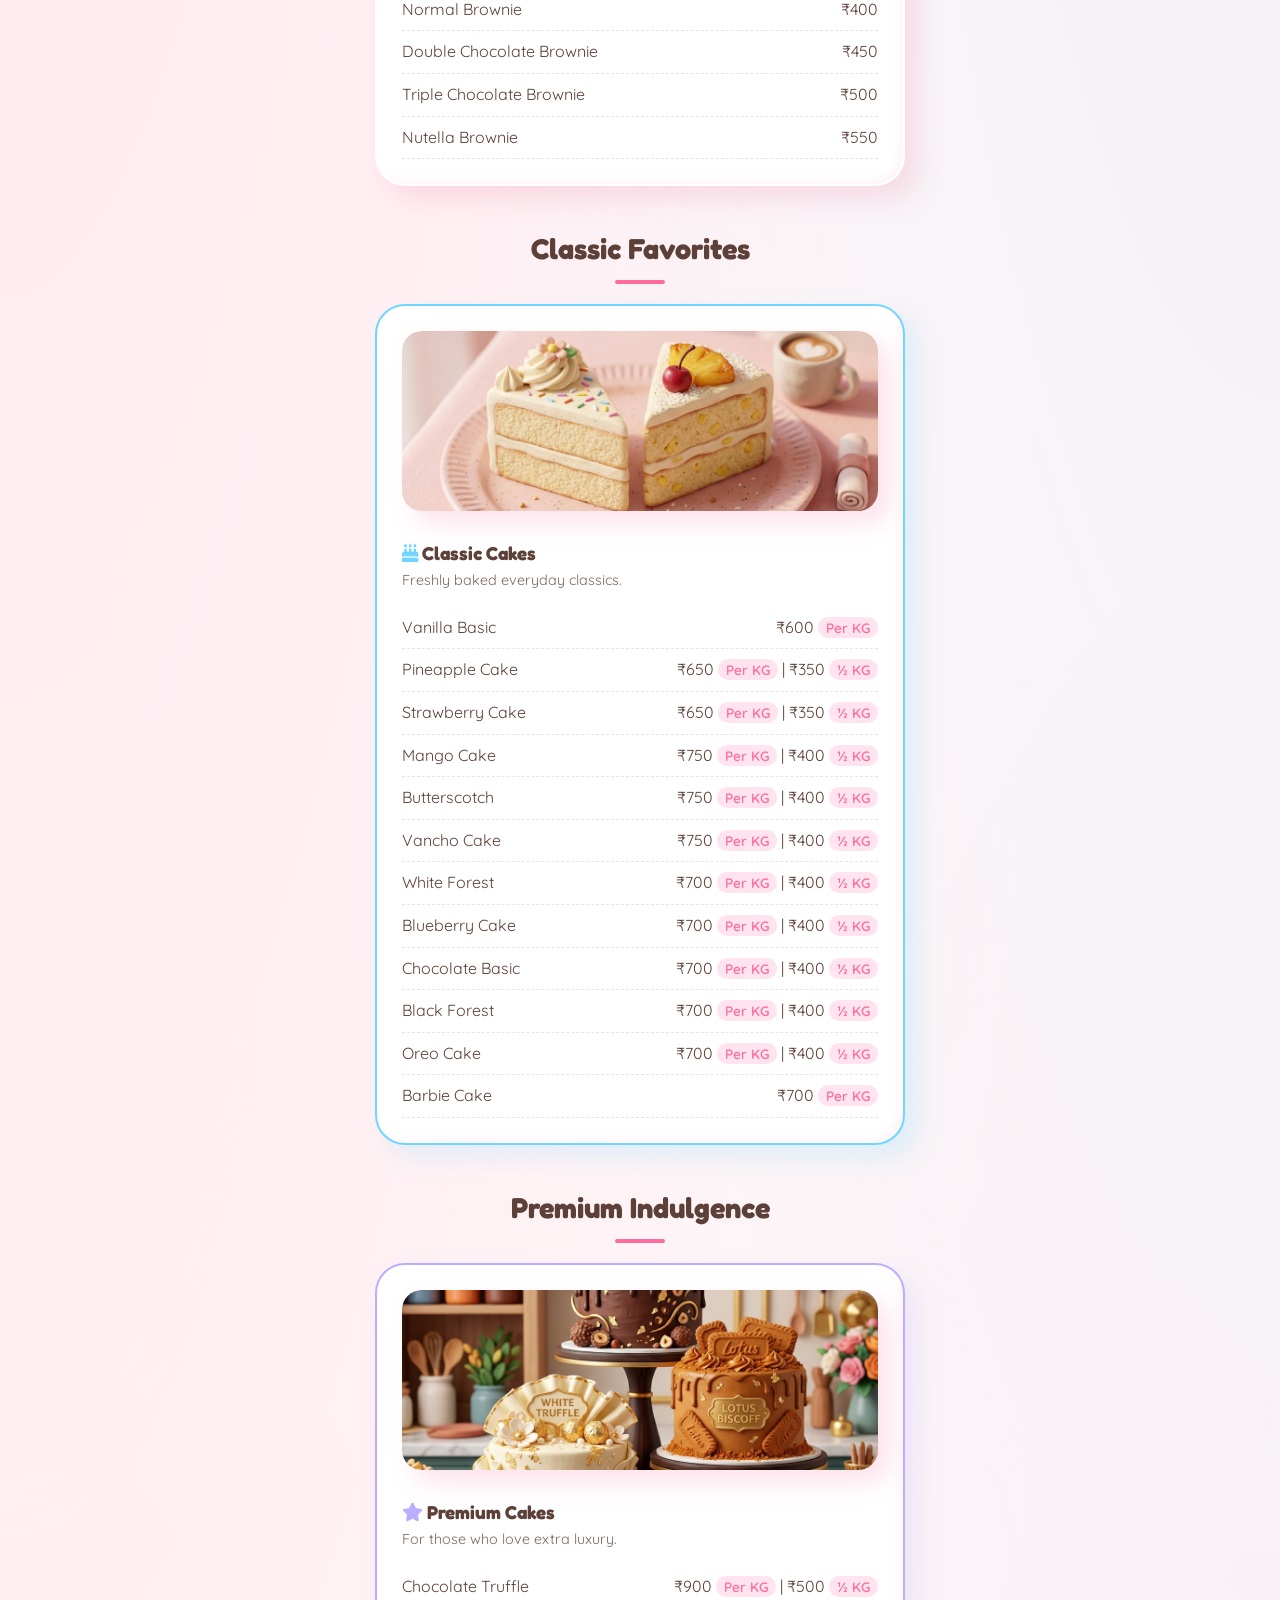
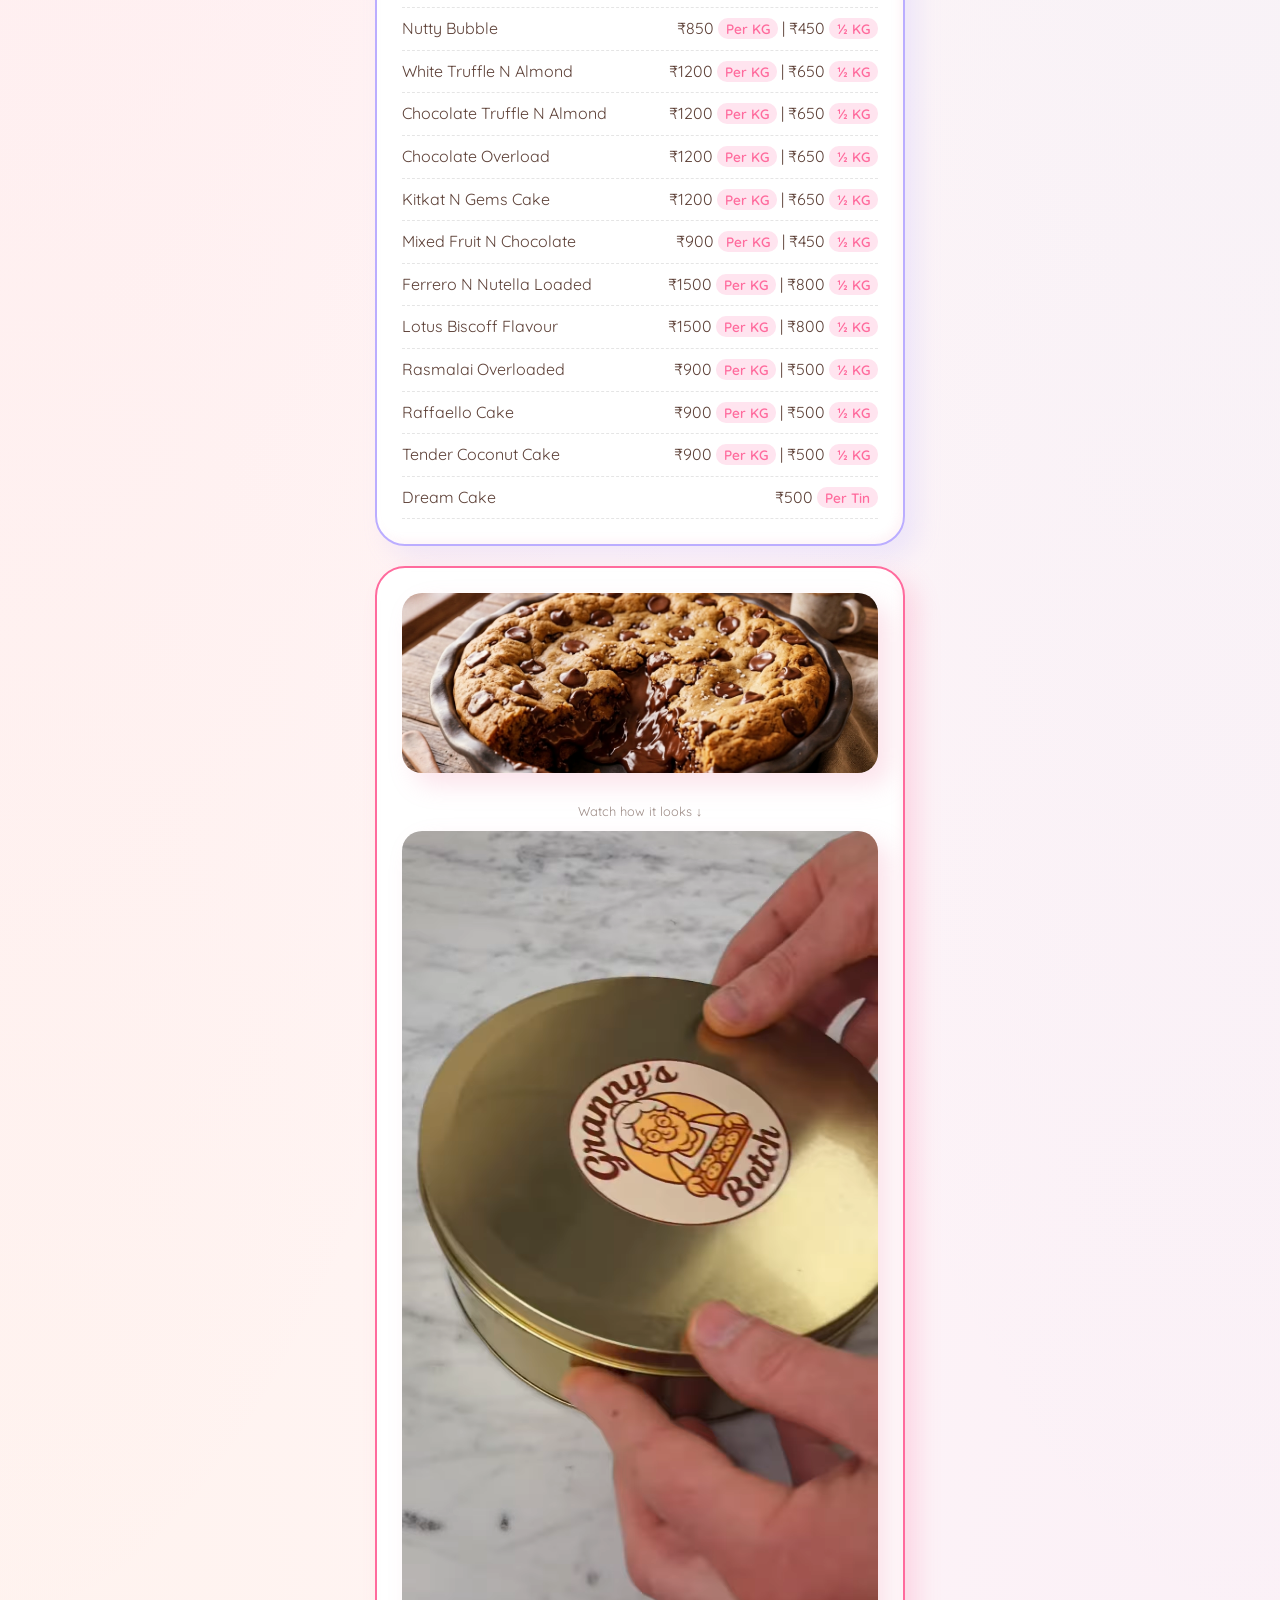
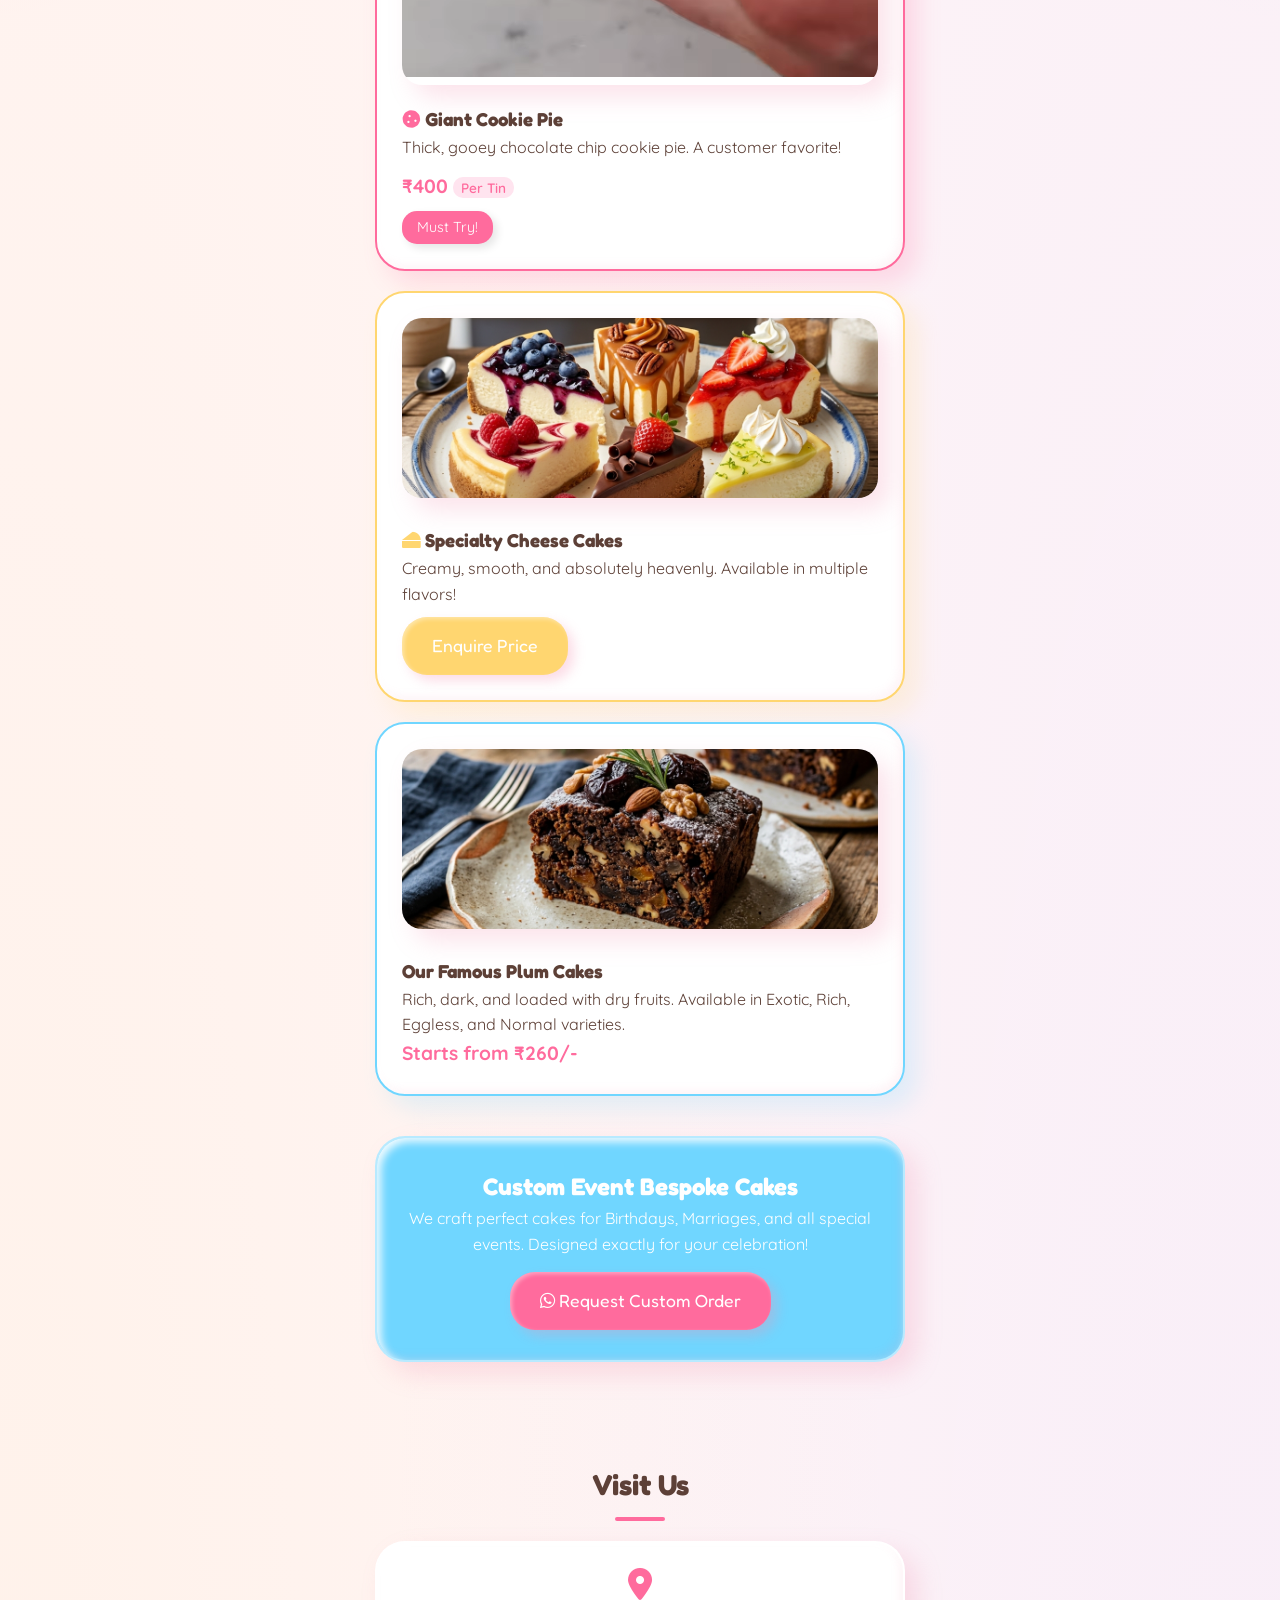
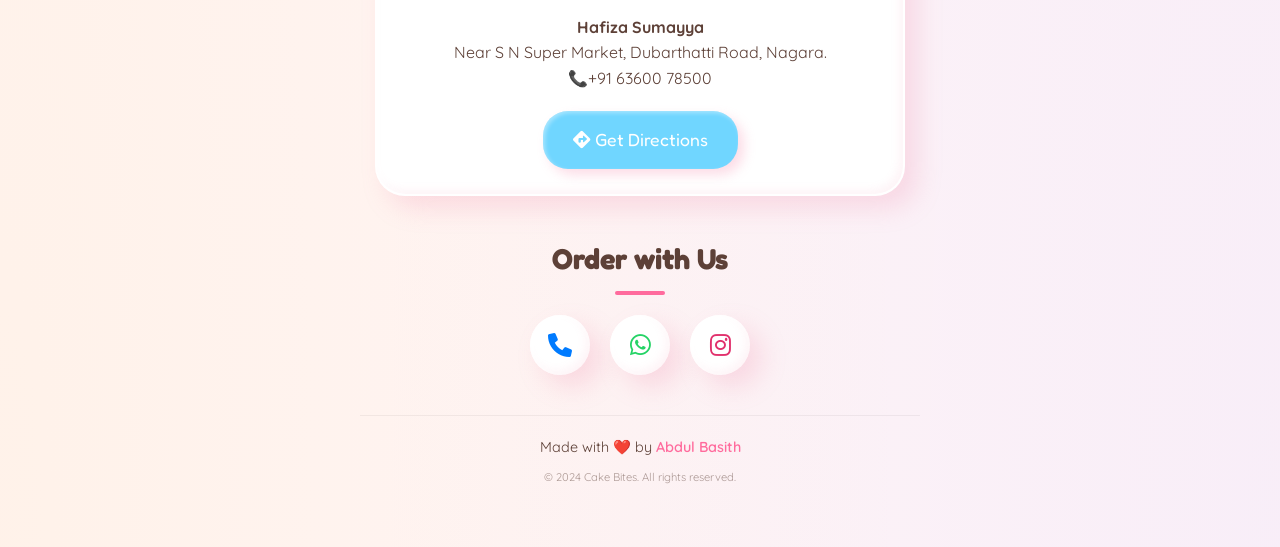
==== commit 2a9bf806: "Added cropped favicon:" ====
--- a/index.html
+++ b/index.html
@@ -9,7 +9,8 @@
     <meta name="description" content="Order delicious homemade cupcakes, premium brownies, and custom bespoke cakes from Cake Bites in Nagara. Handcrafted with love for your special occasions.">
     <meta name="keywords" content="Cake Bites, bakery Nagara, custom cakes, homemade brownies, order cake online, birthday cakes">
         <link rel="stylesheet" href="style.css">
-    <link rel="stylesheet" href="https://cdnjs.cloudflare.com/ajax/libs/font-awesome/6.0.0/css/all.min.css">
+        <link rel="icon" type="image/jpeg" href="assets/favicon.png">
+        <link rel="stylesheet" href="https://cdnjs.cloudflare.com/ajax/libs/font-awesome/6.0.0/css/all.min.css">
 </head>
 
 <body>
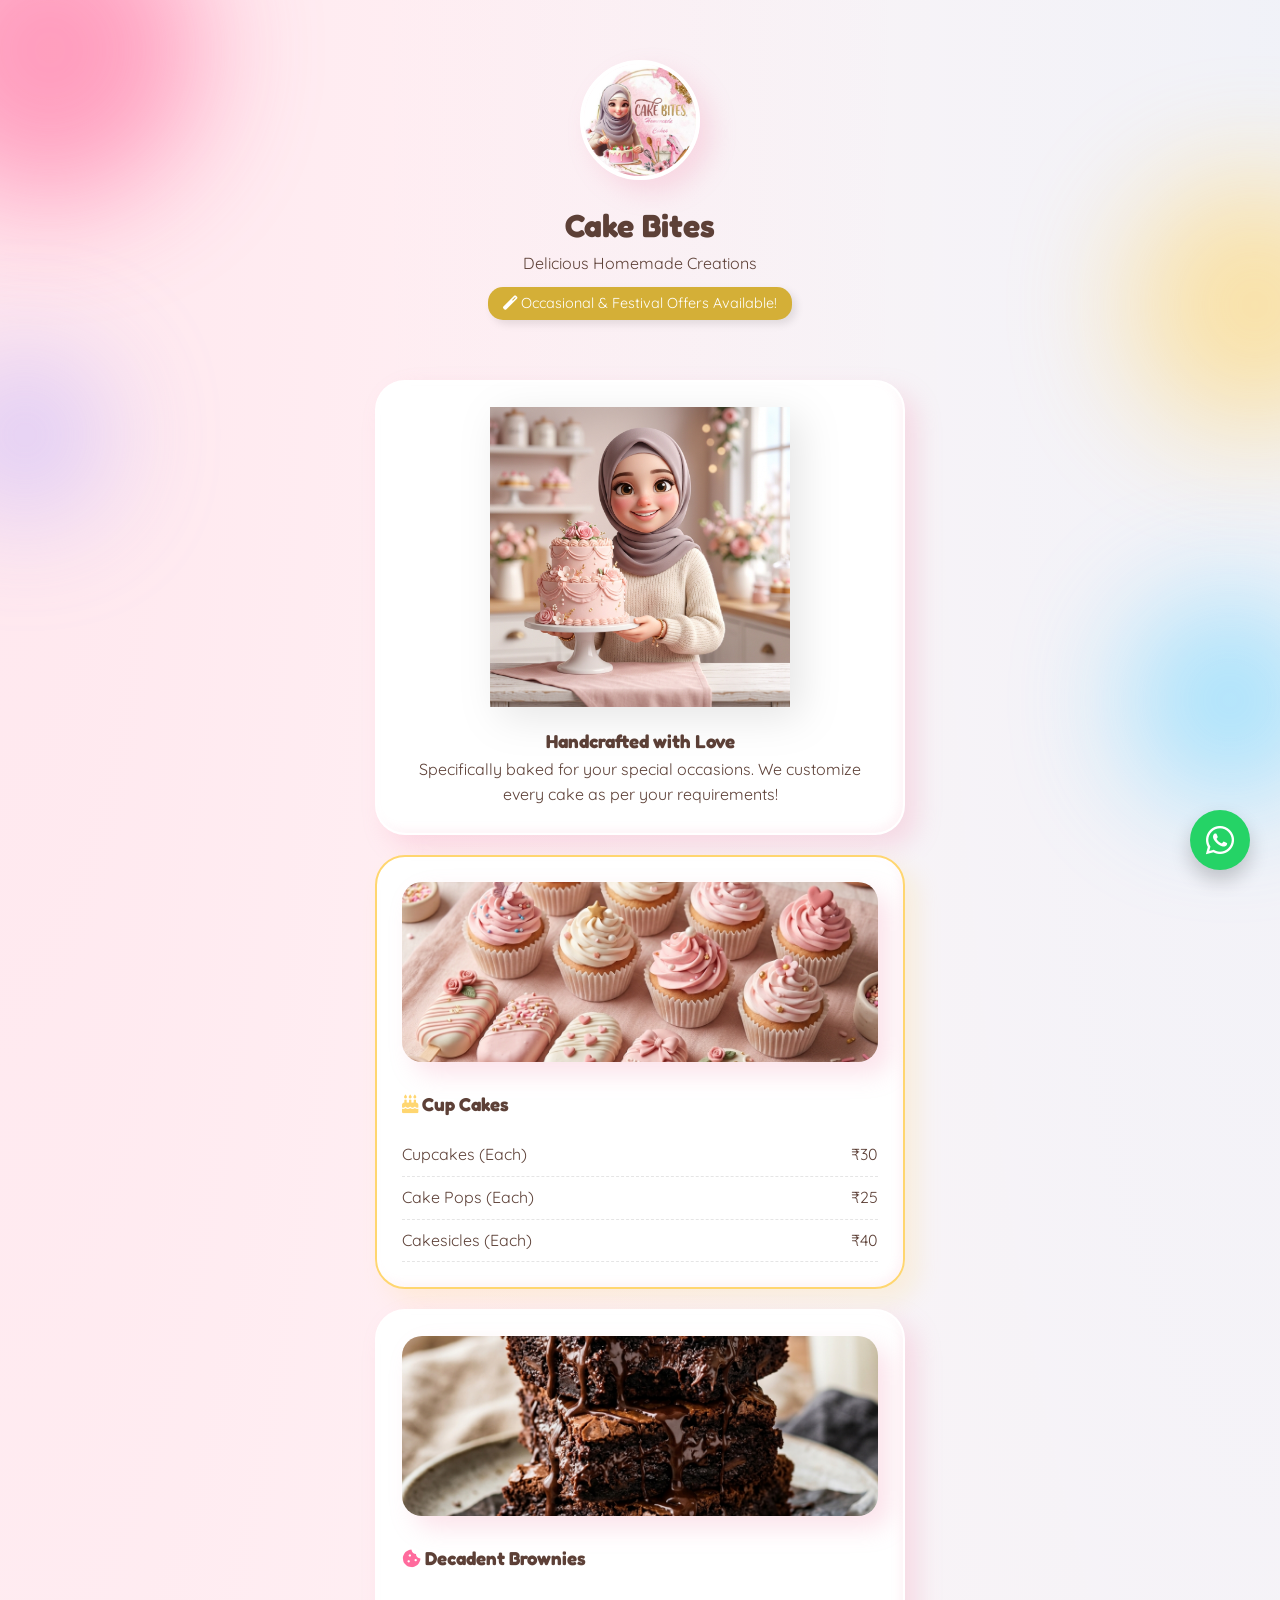
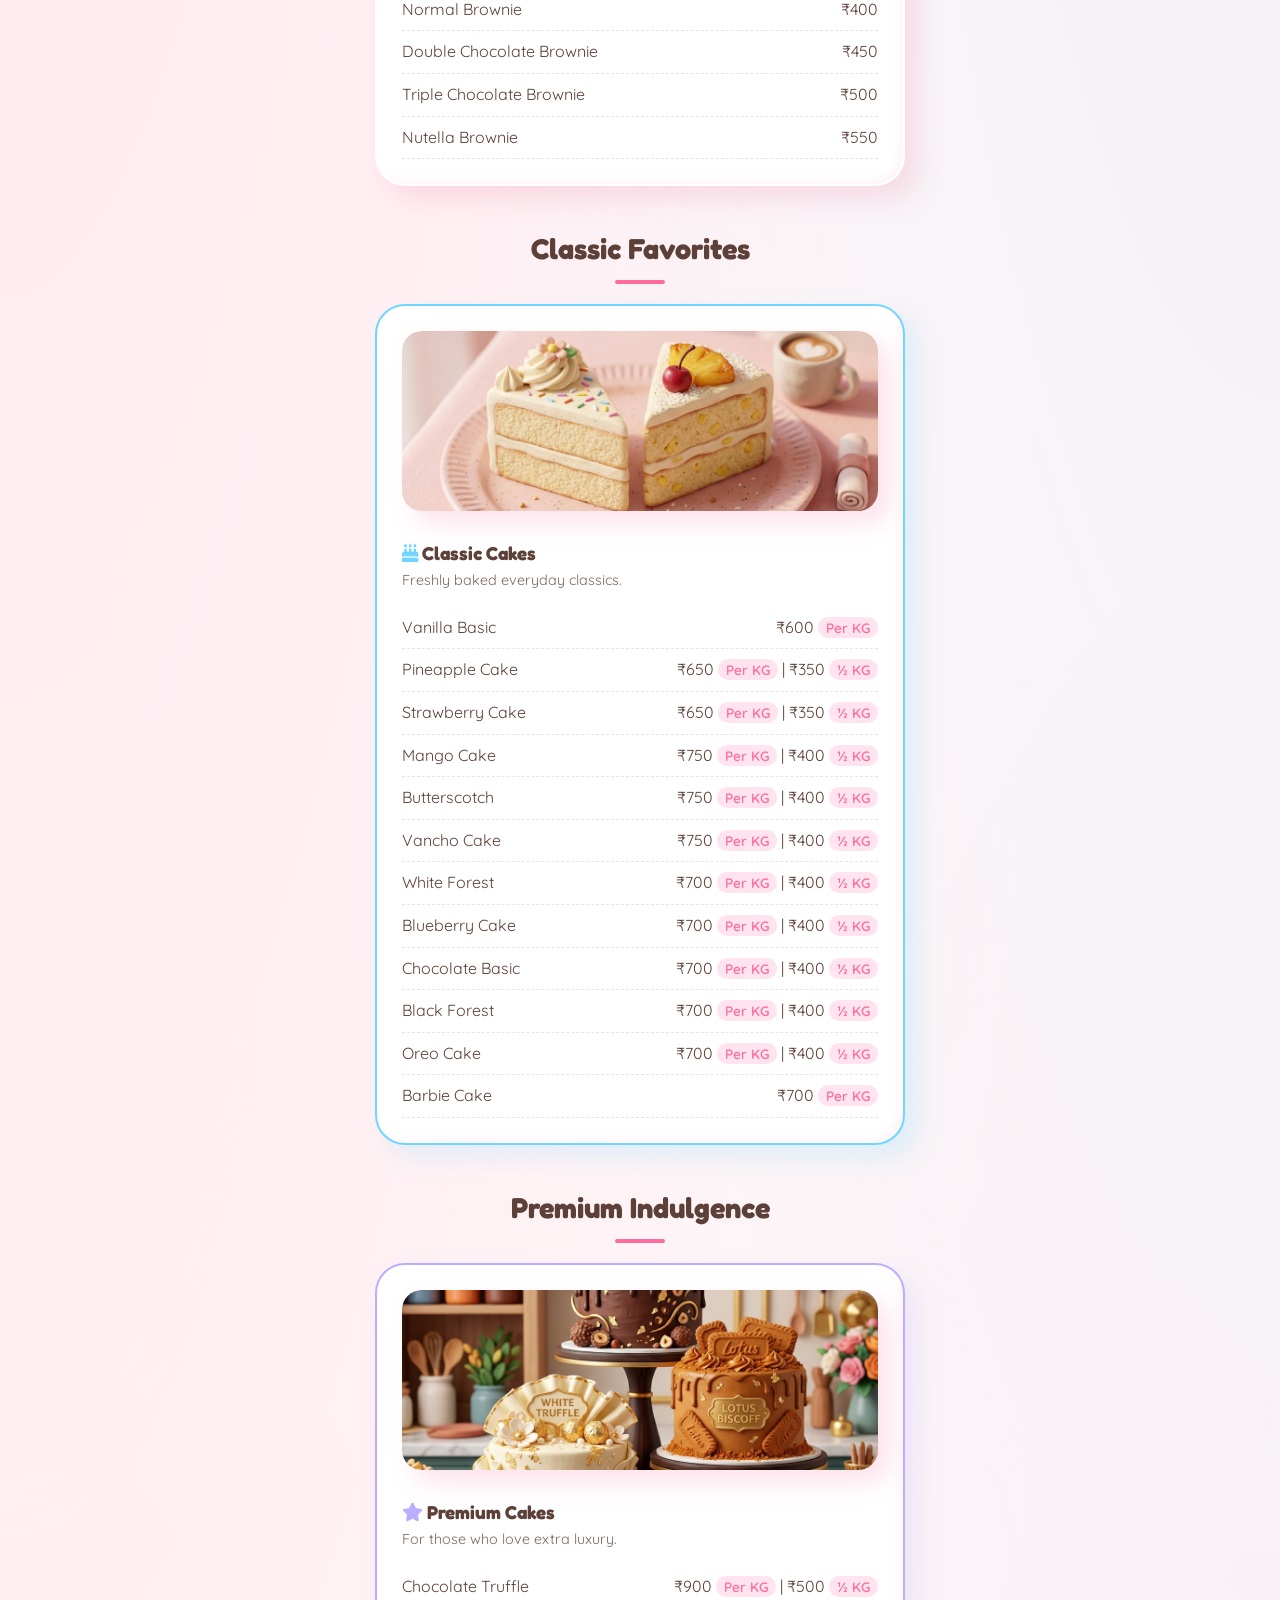
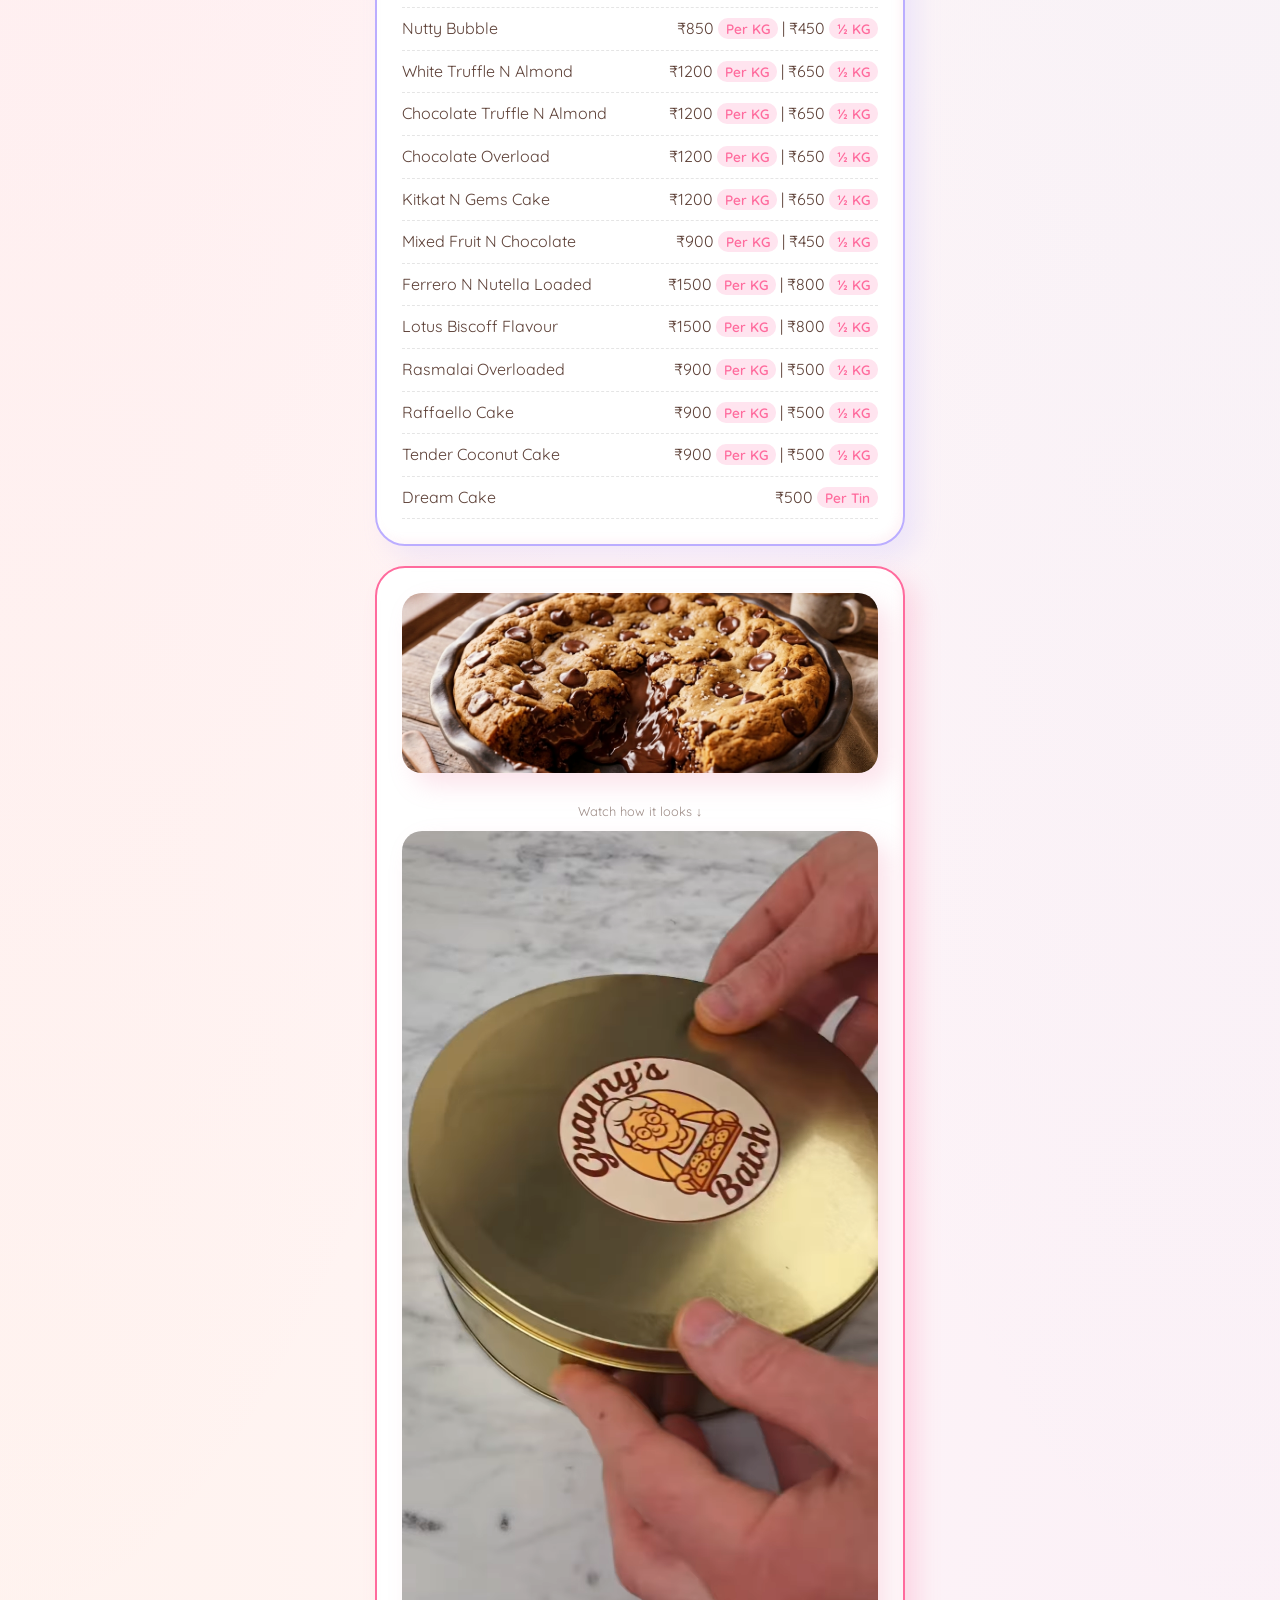
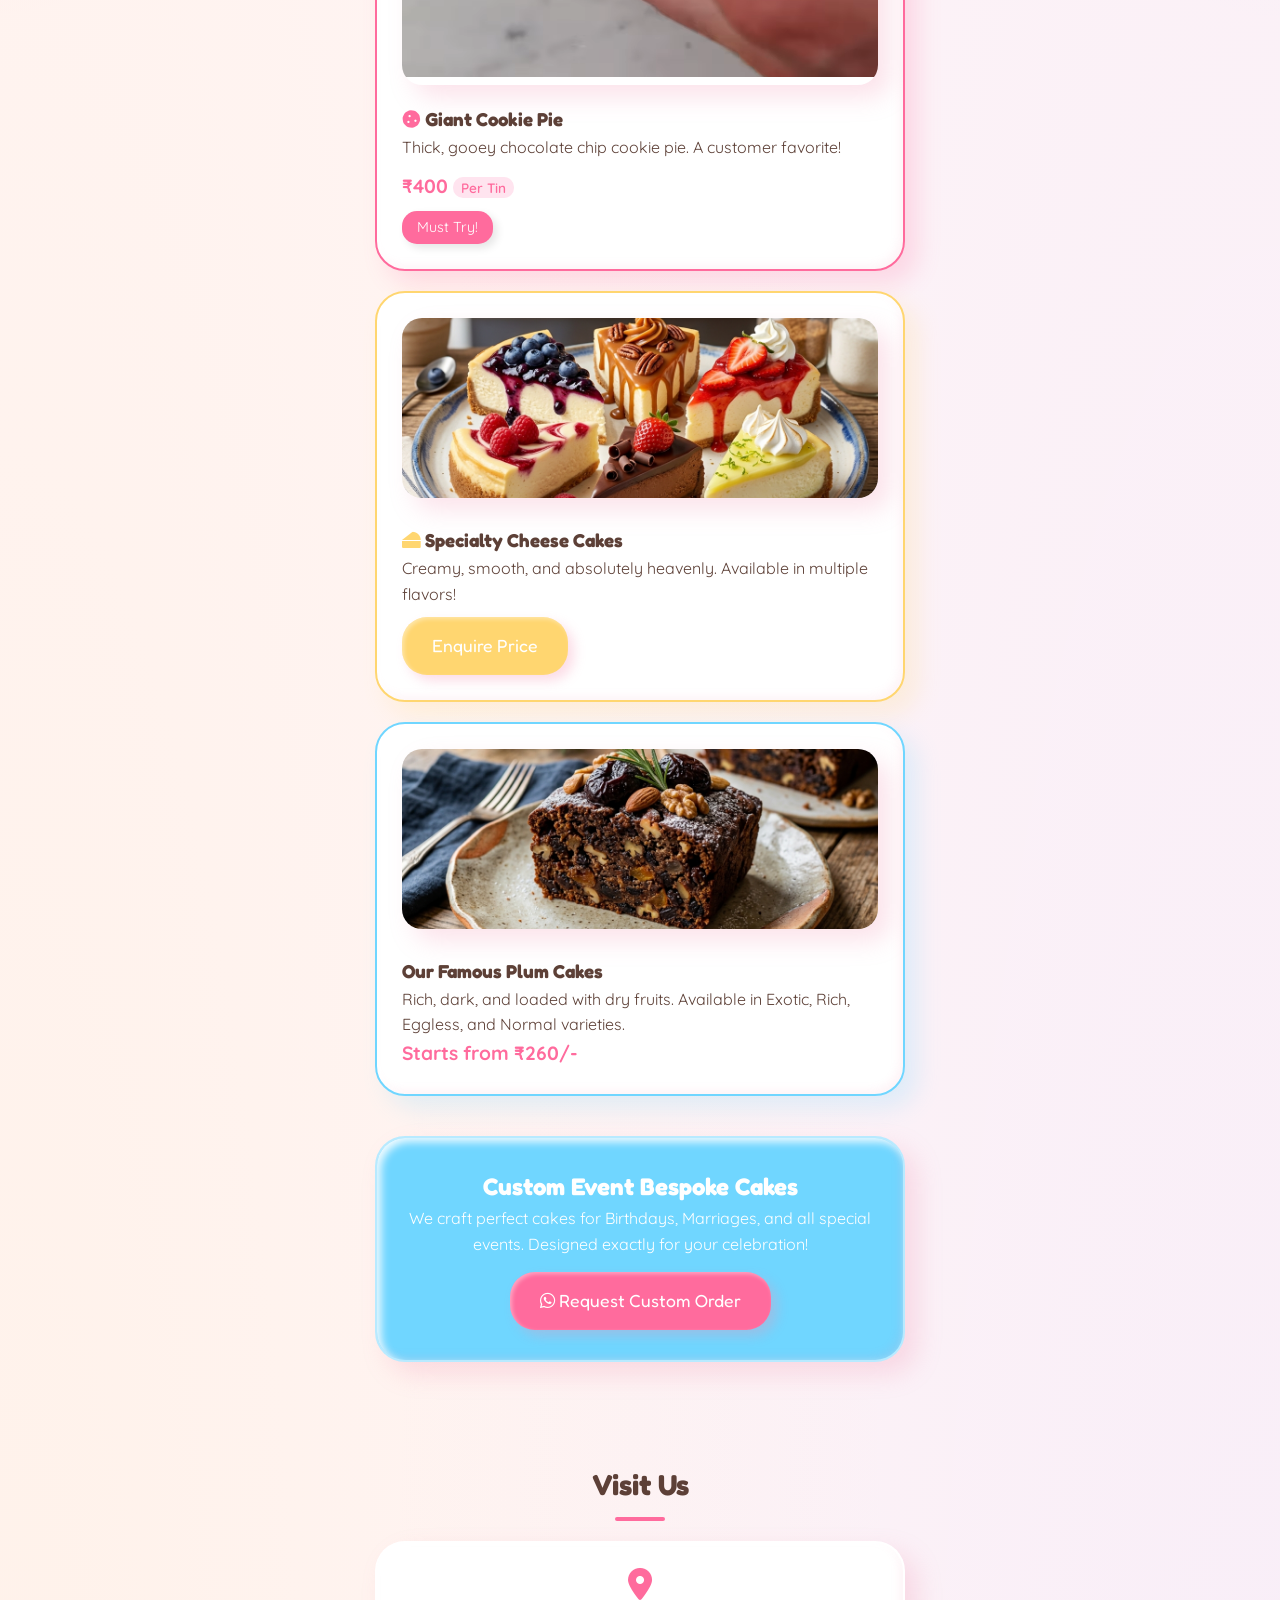
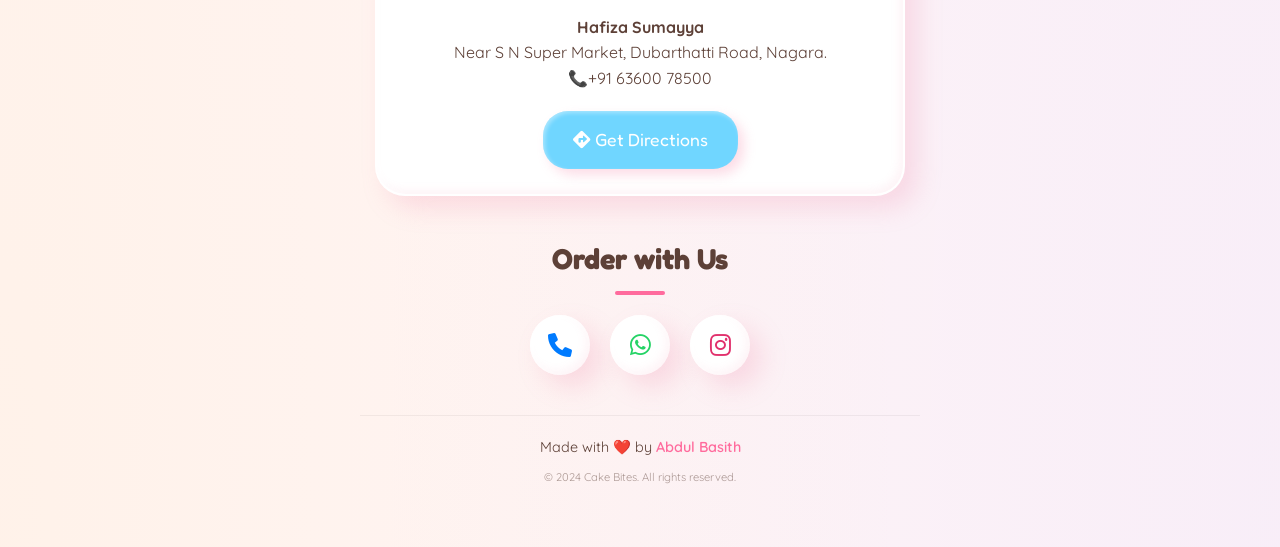
==== commit dd1b14dd: "edited verification file" ====
--- a/index.html
+++ b/index.html
@@ -2,7 +2,7 @@
 <html lang="en">
 
 <head>
-    <meta name="google-site-verification" content="2a2Ofr0bGxmW5Qv2kyfp2MQvoCCZeMZKmYcErdo8bFU" />
+<meta name="google-site-verification" content="hDPteQu2yrFzTs_ZVO7vlhUk-8dc2zTY-VOrrji6NFE" />
     <meta charset="UTF-8">
     <meta name="viewport" content="width=device-width, initial-scale=1.0">
     <title>Cake Bites | Custom Cakes & Bakery in Nagara</title>
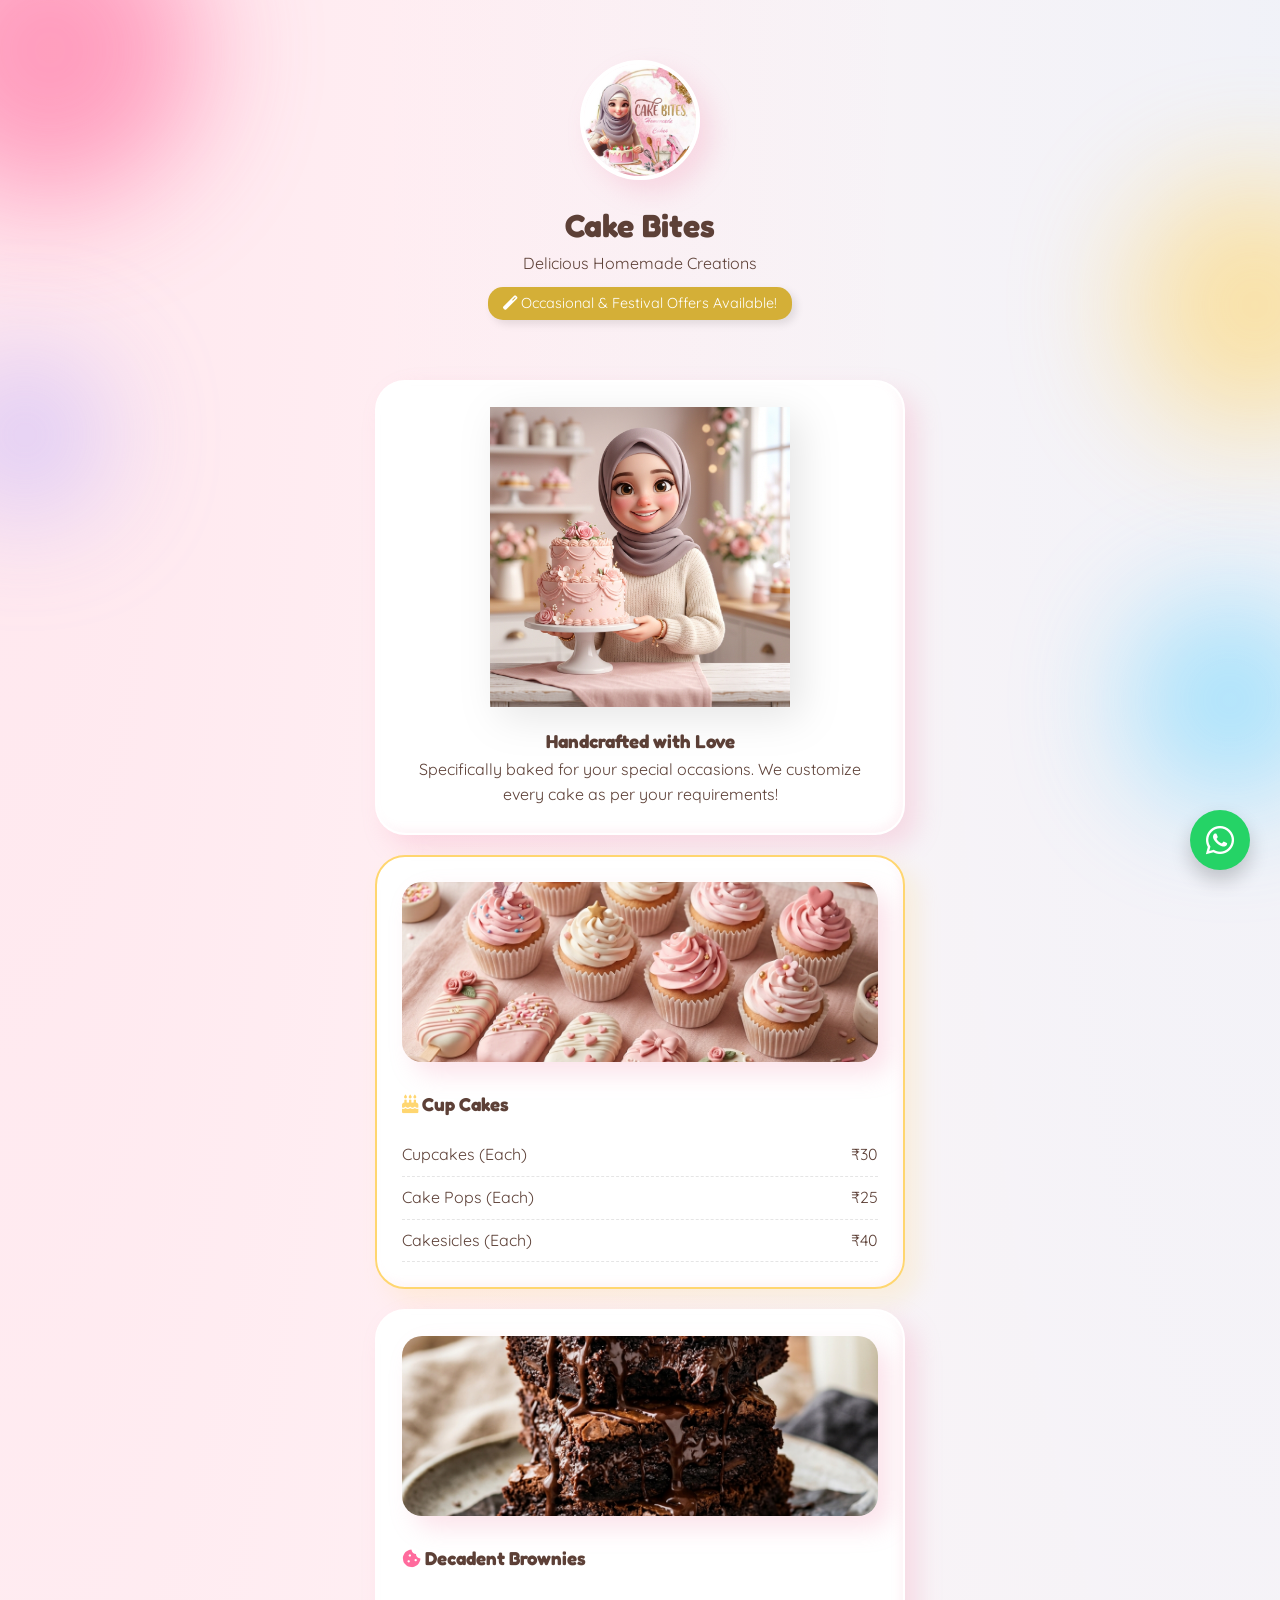
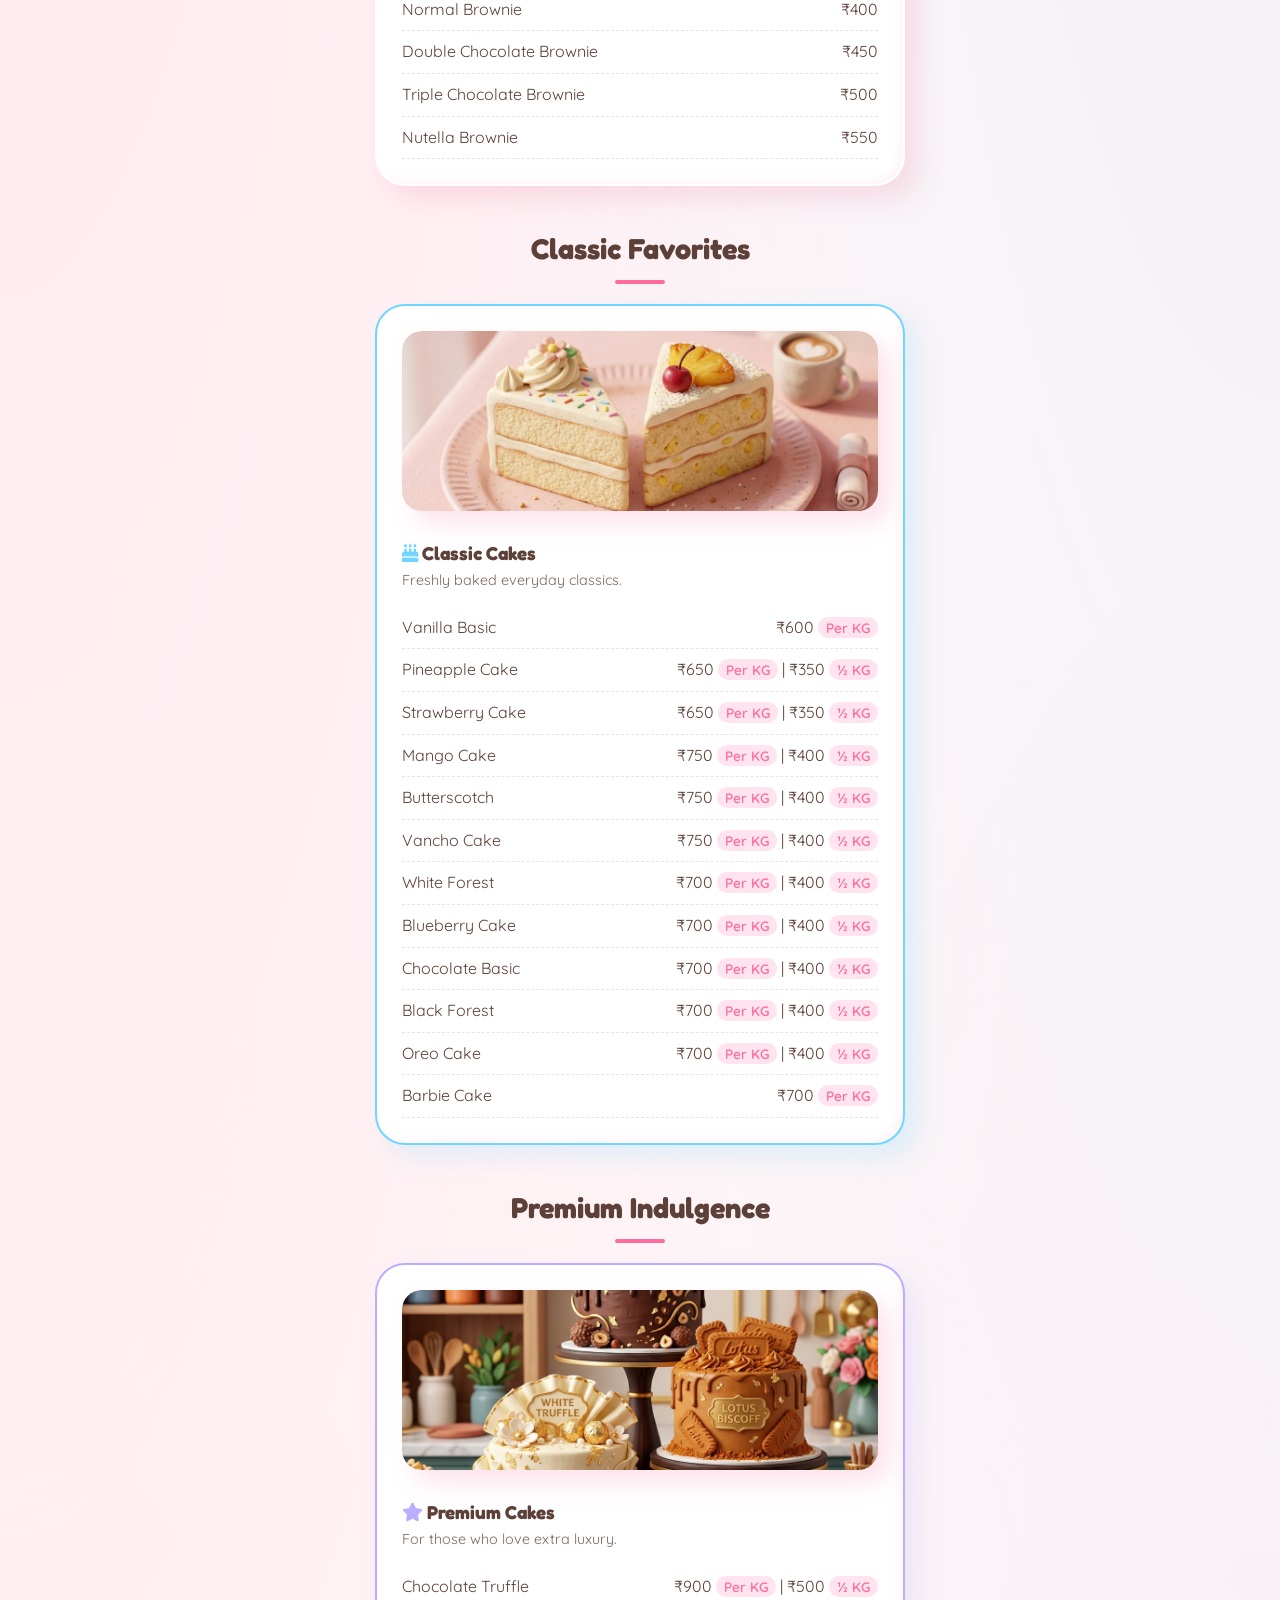
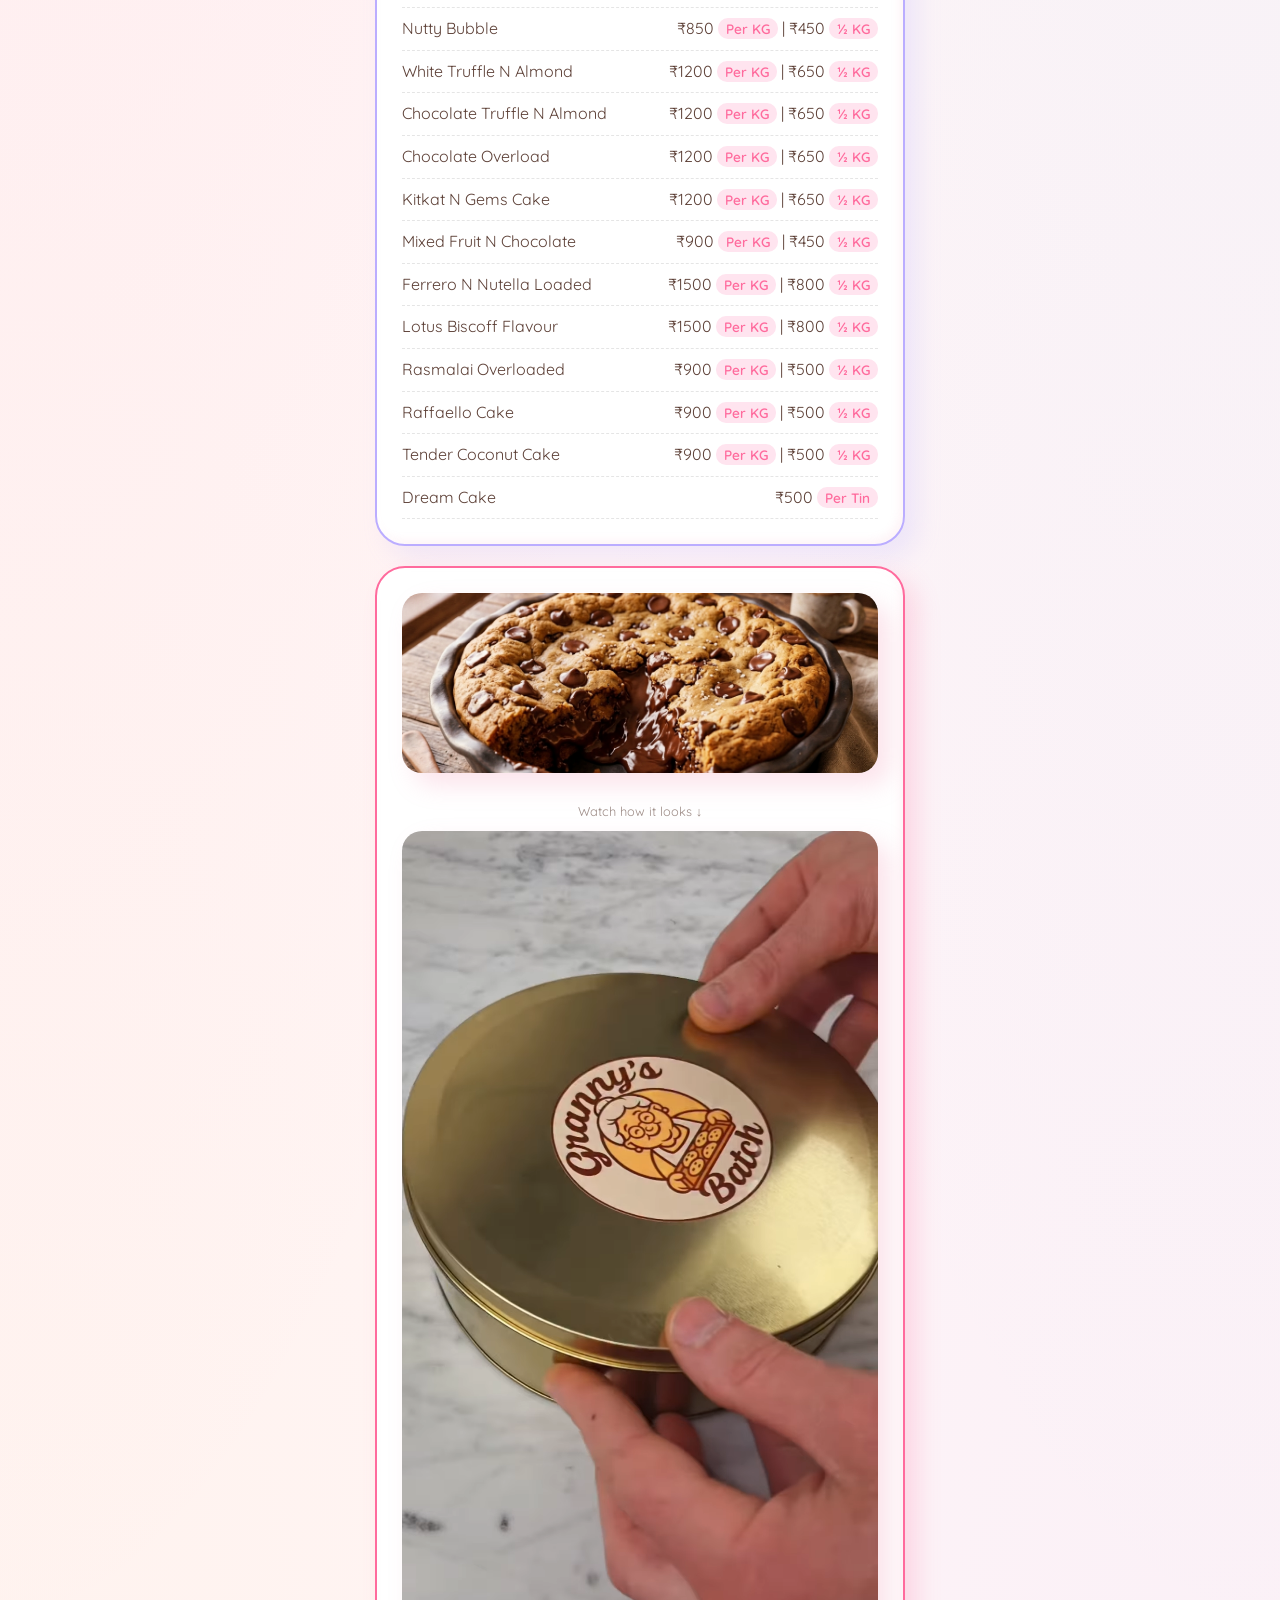
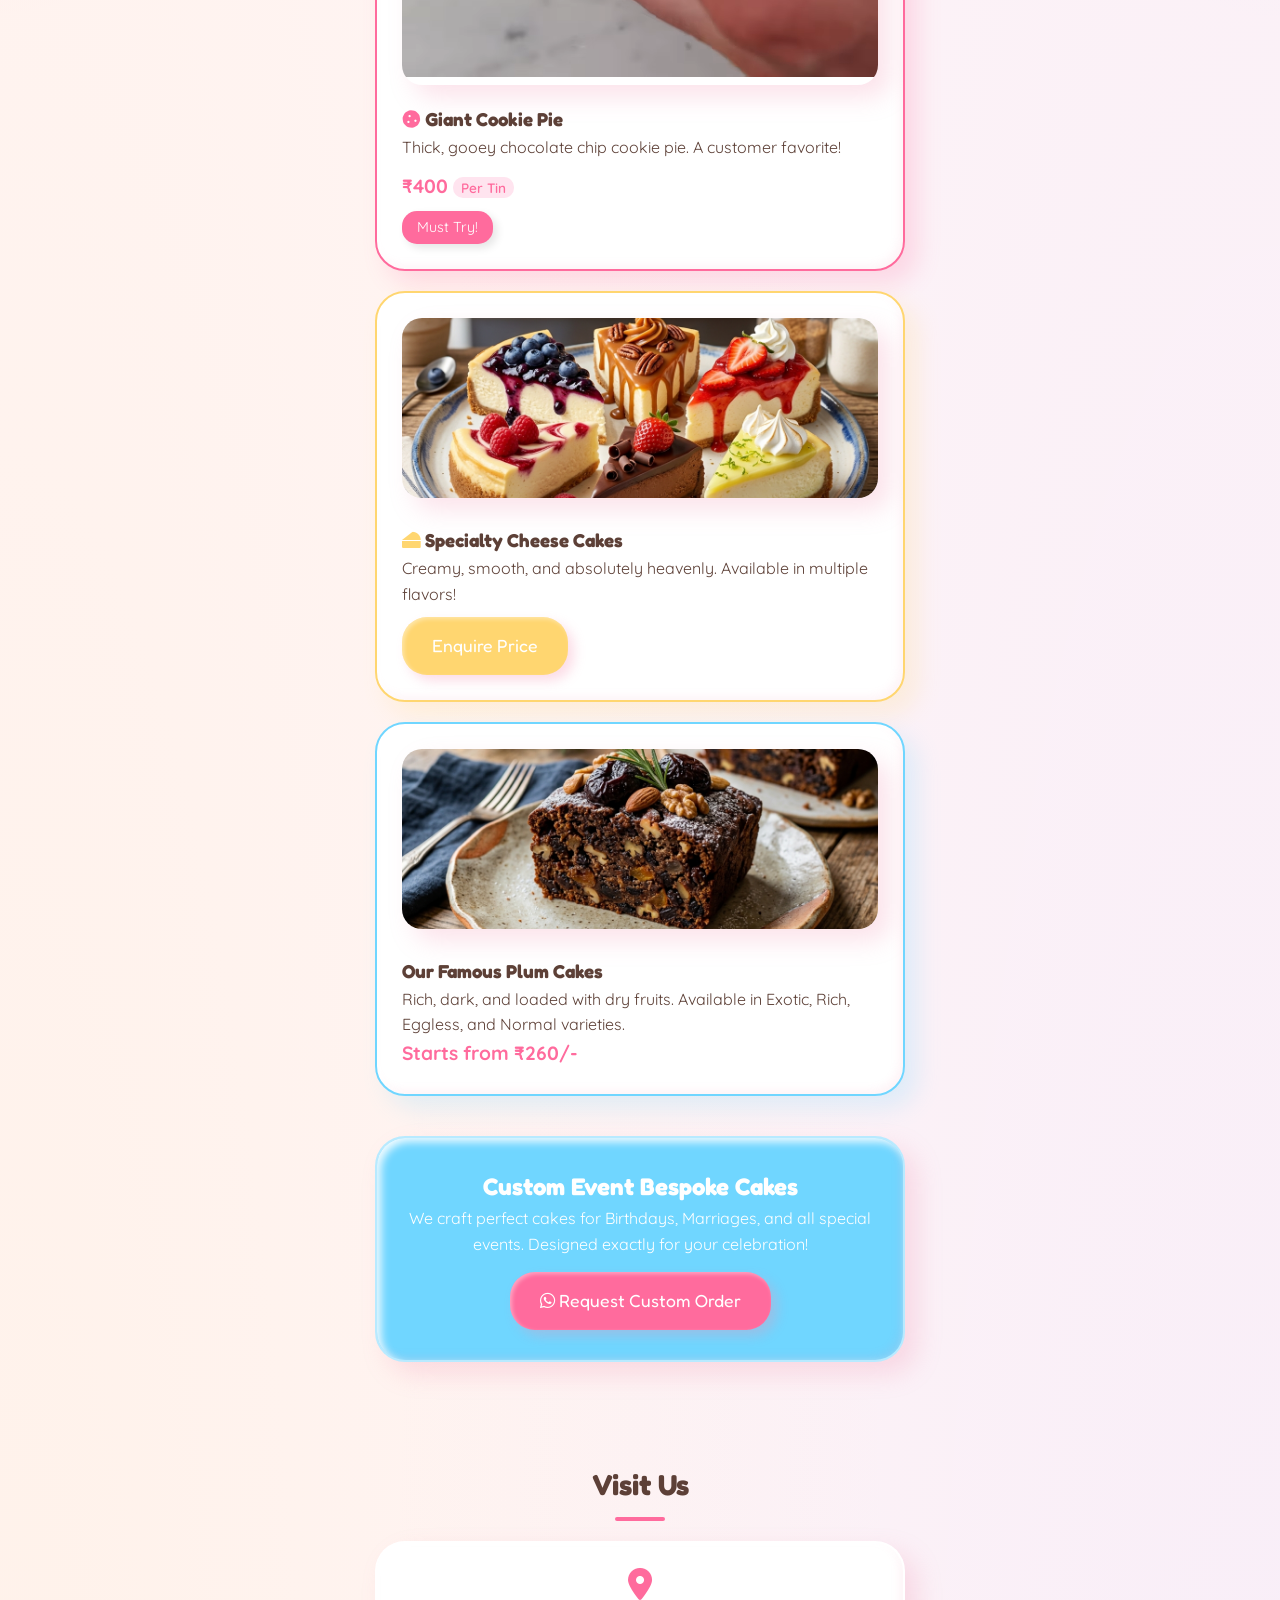
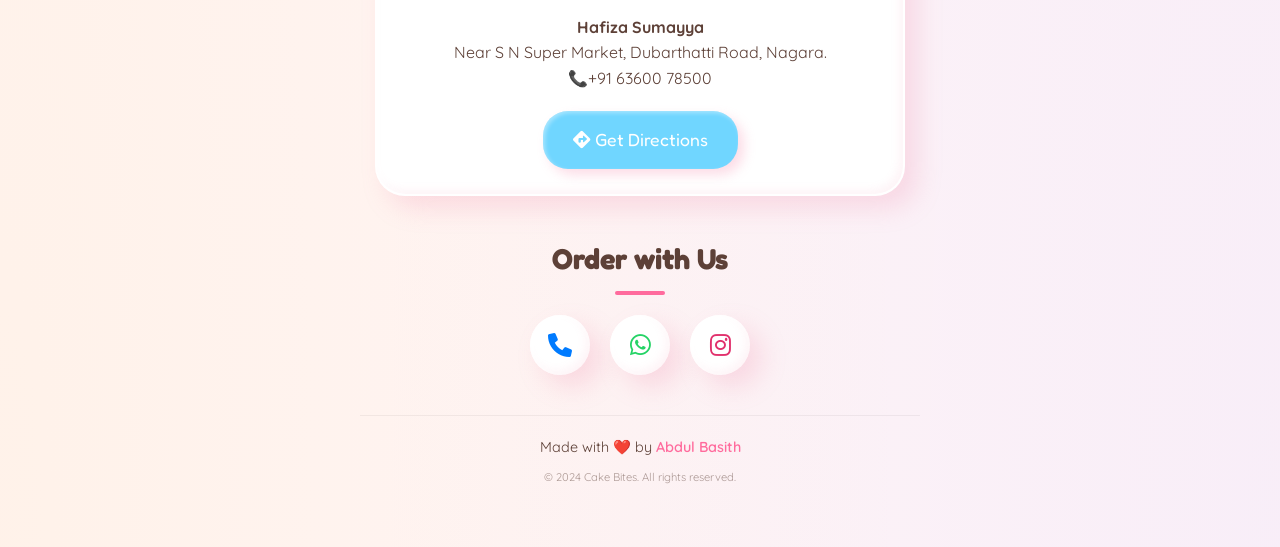
==== commit 65d60802: "working on fevicon" ====
--- a/index.html
+++ b/index.html
@@ -9,7 +9,7 @@
     <meta name="description" content="Order delicious homemade cupcakes, premium brownies, and custom bespoke cakes from Cake Bites in Nagara. Handcrafted with love for your special occasions.">
     <meta name="keywords" content="Cake Bites, bakery Nagara, custom cakes, homemade brownies, order cake online, birthday cakes">
         <link rel="stylesheet" href="style.css">
-        <link rel="icon" type="image/jpeg" href="assets/favicon.png">
+        <link rel="icon" type="image/png" href="assets/favicon.png">
         <link rel="stylesheet" href="https://cdnjs.cloudflare.com/ajax/libs/font-awesome/6.0.0/css/all.min.css">
 </head>
 
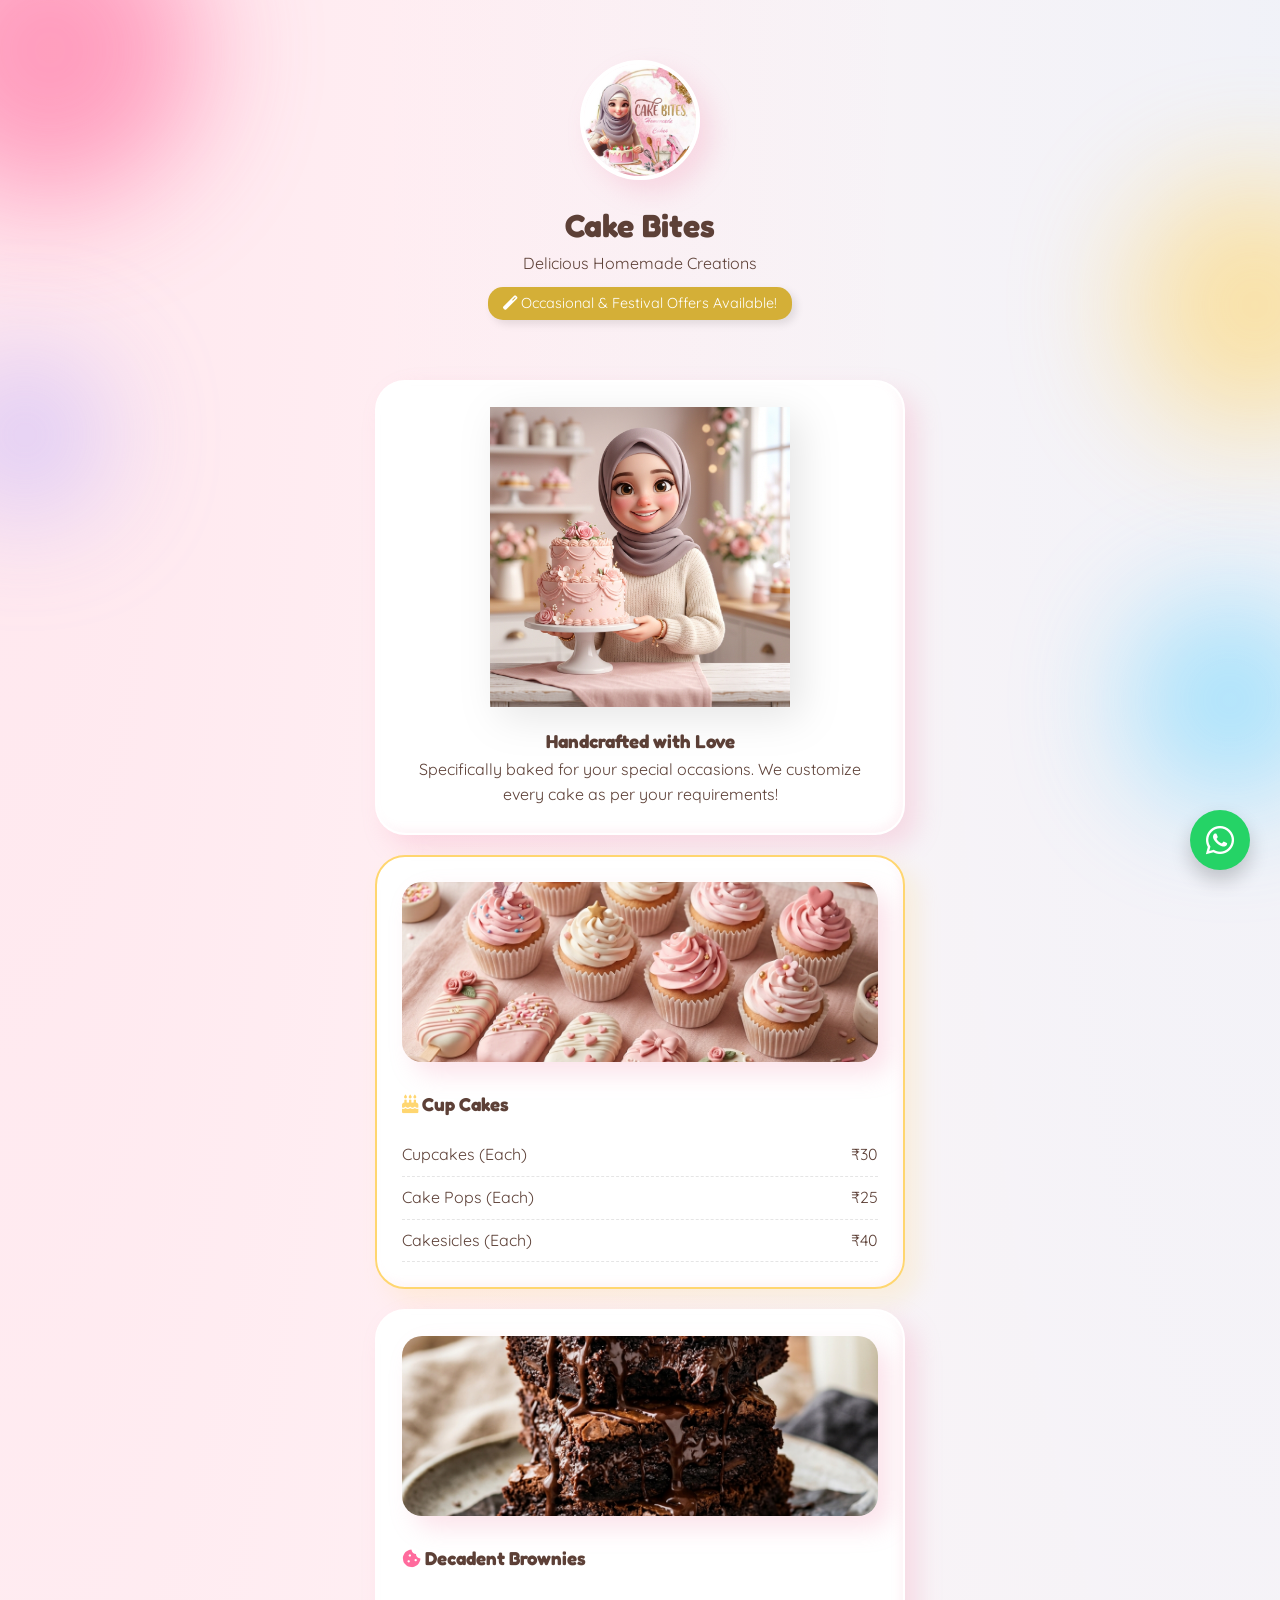
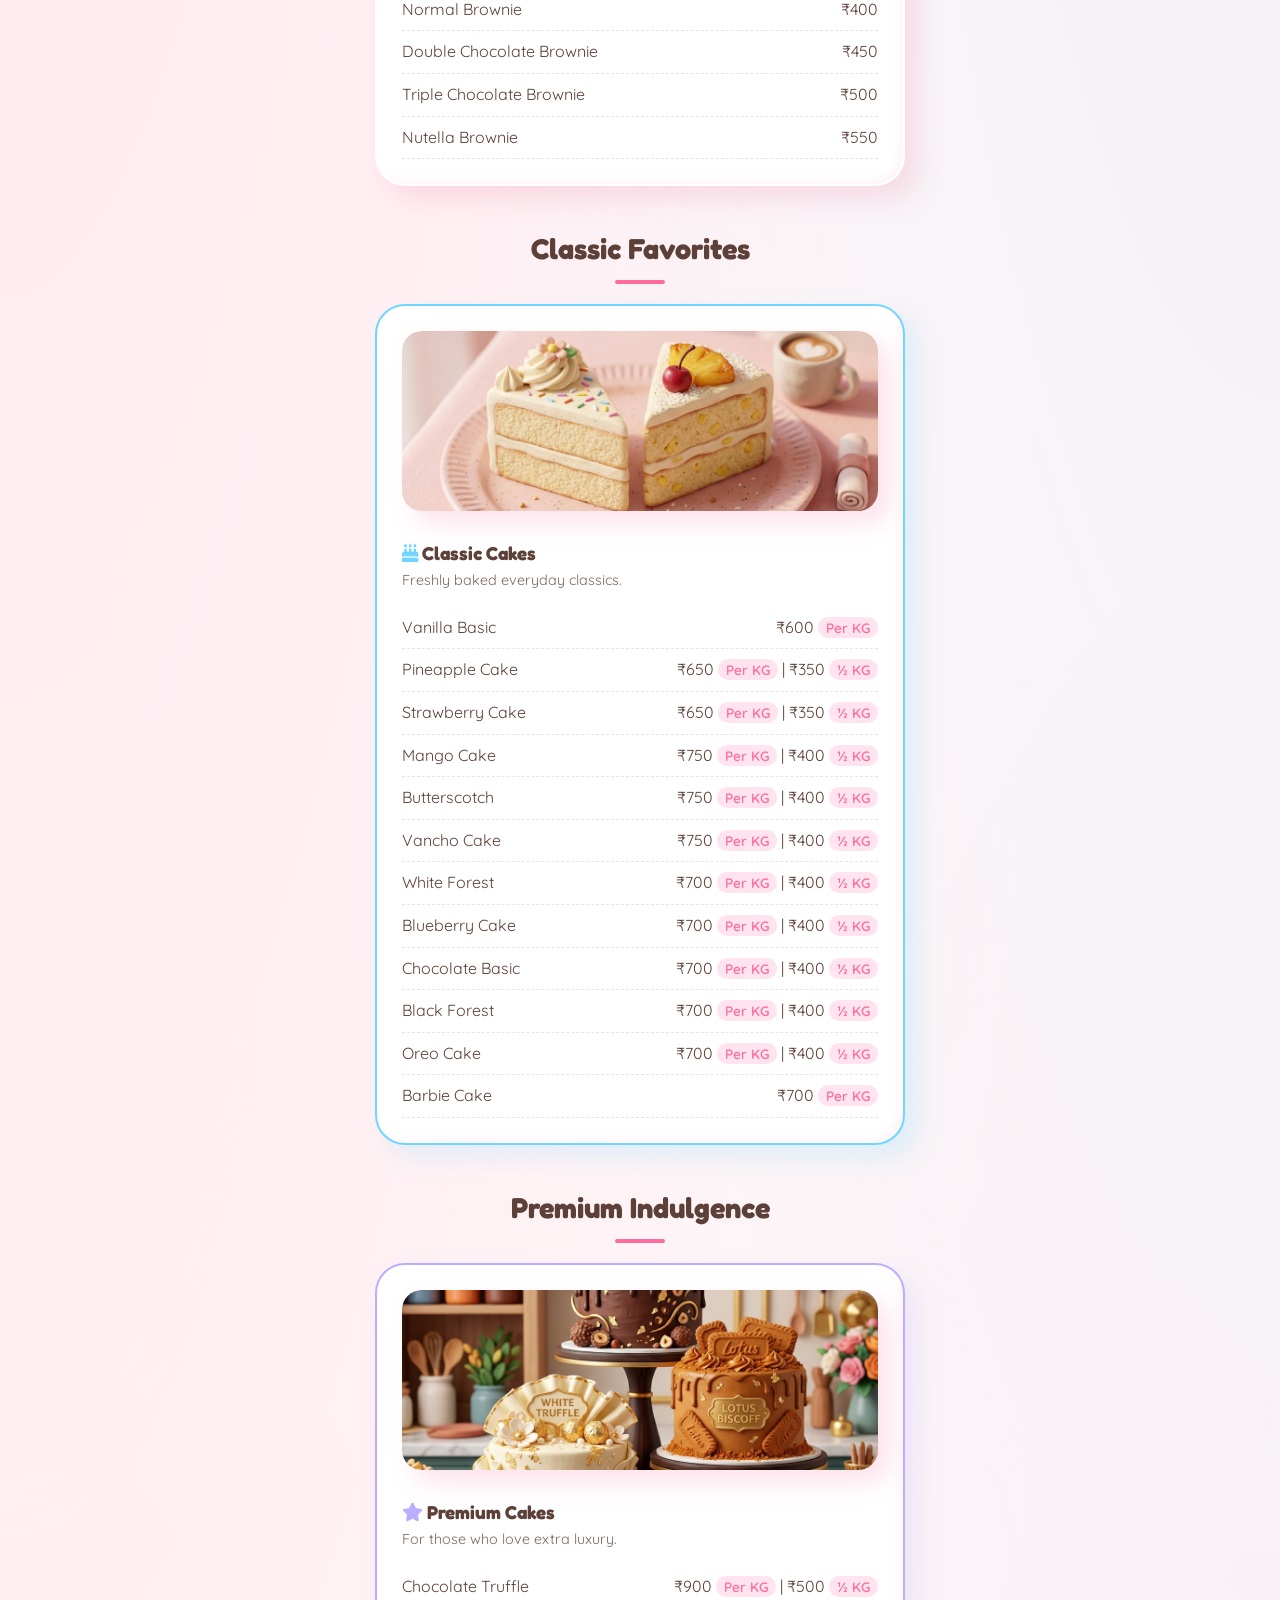
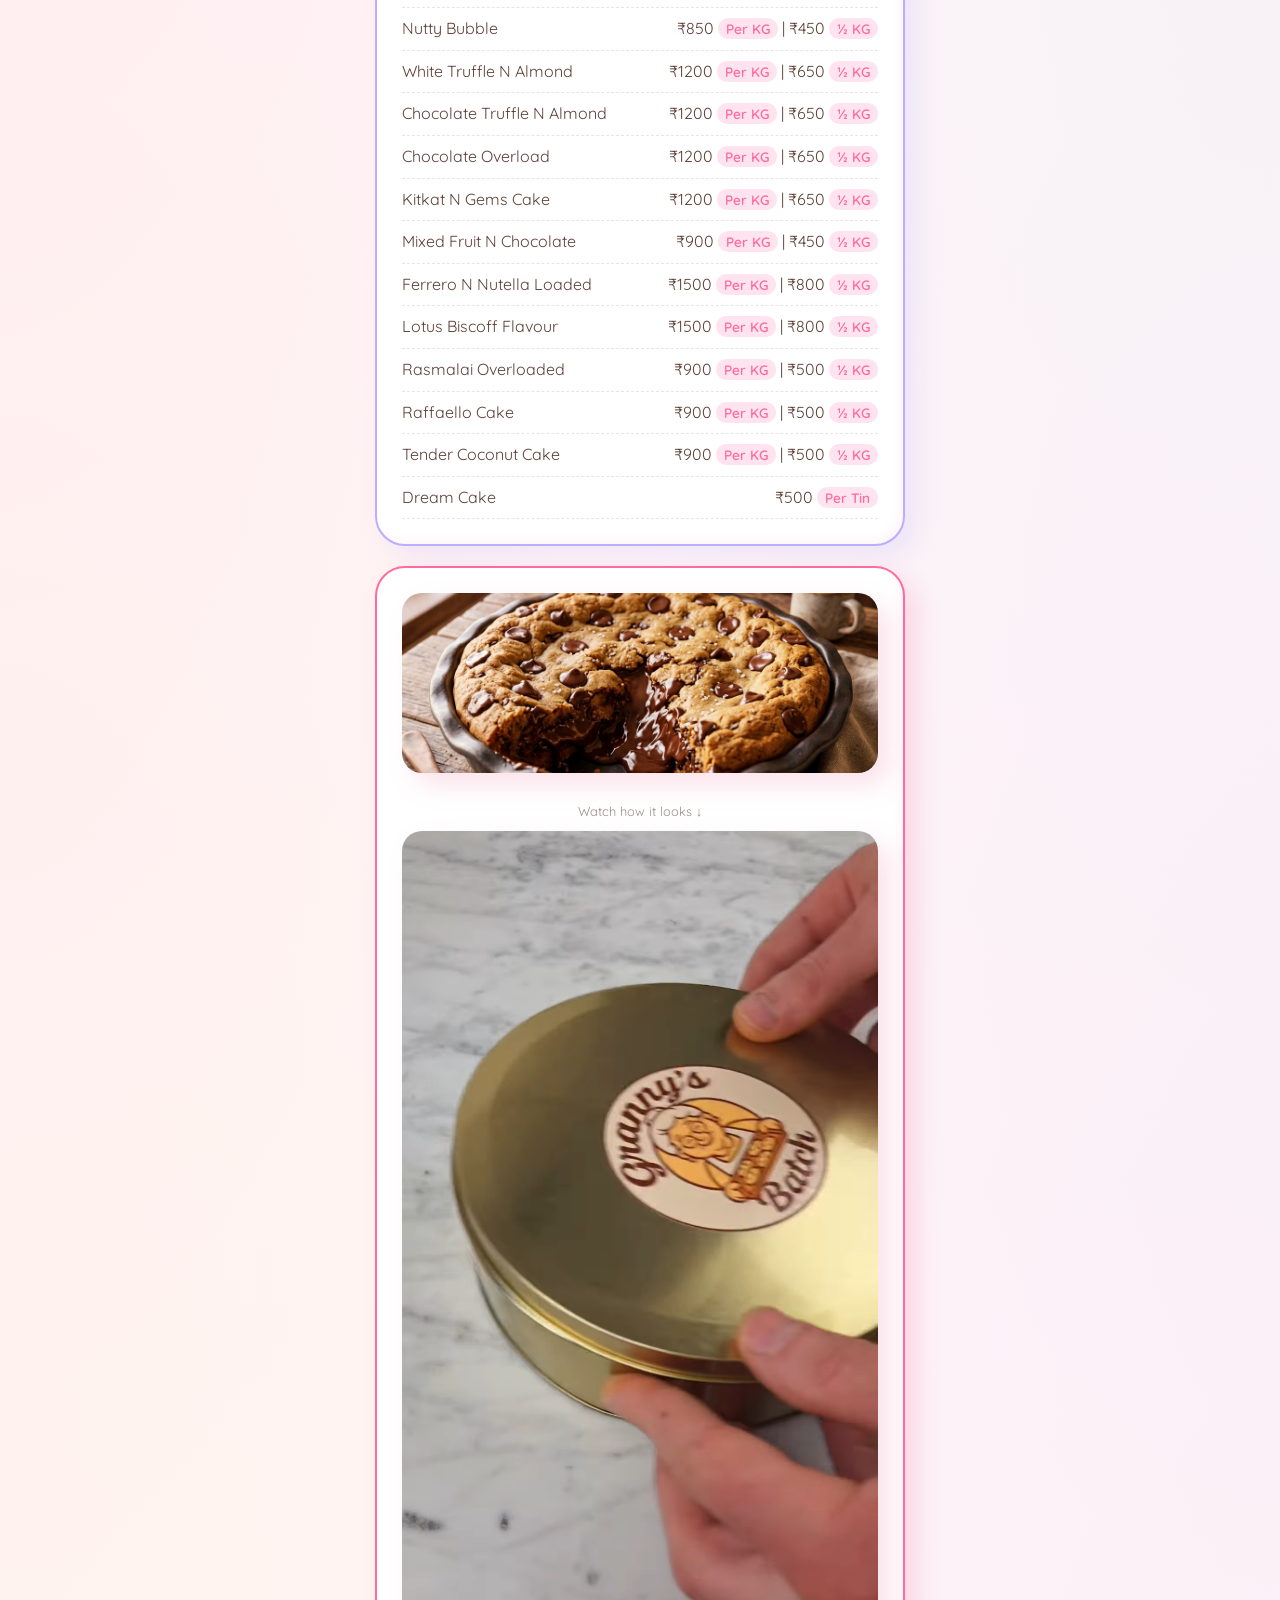
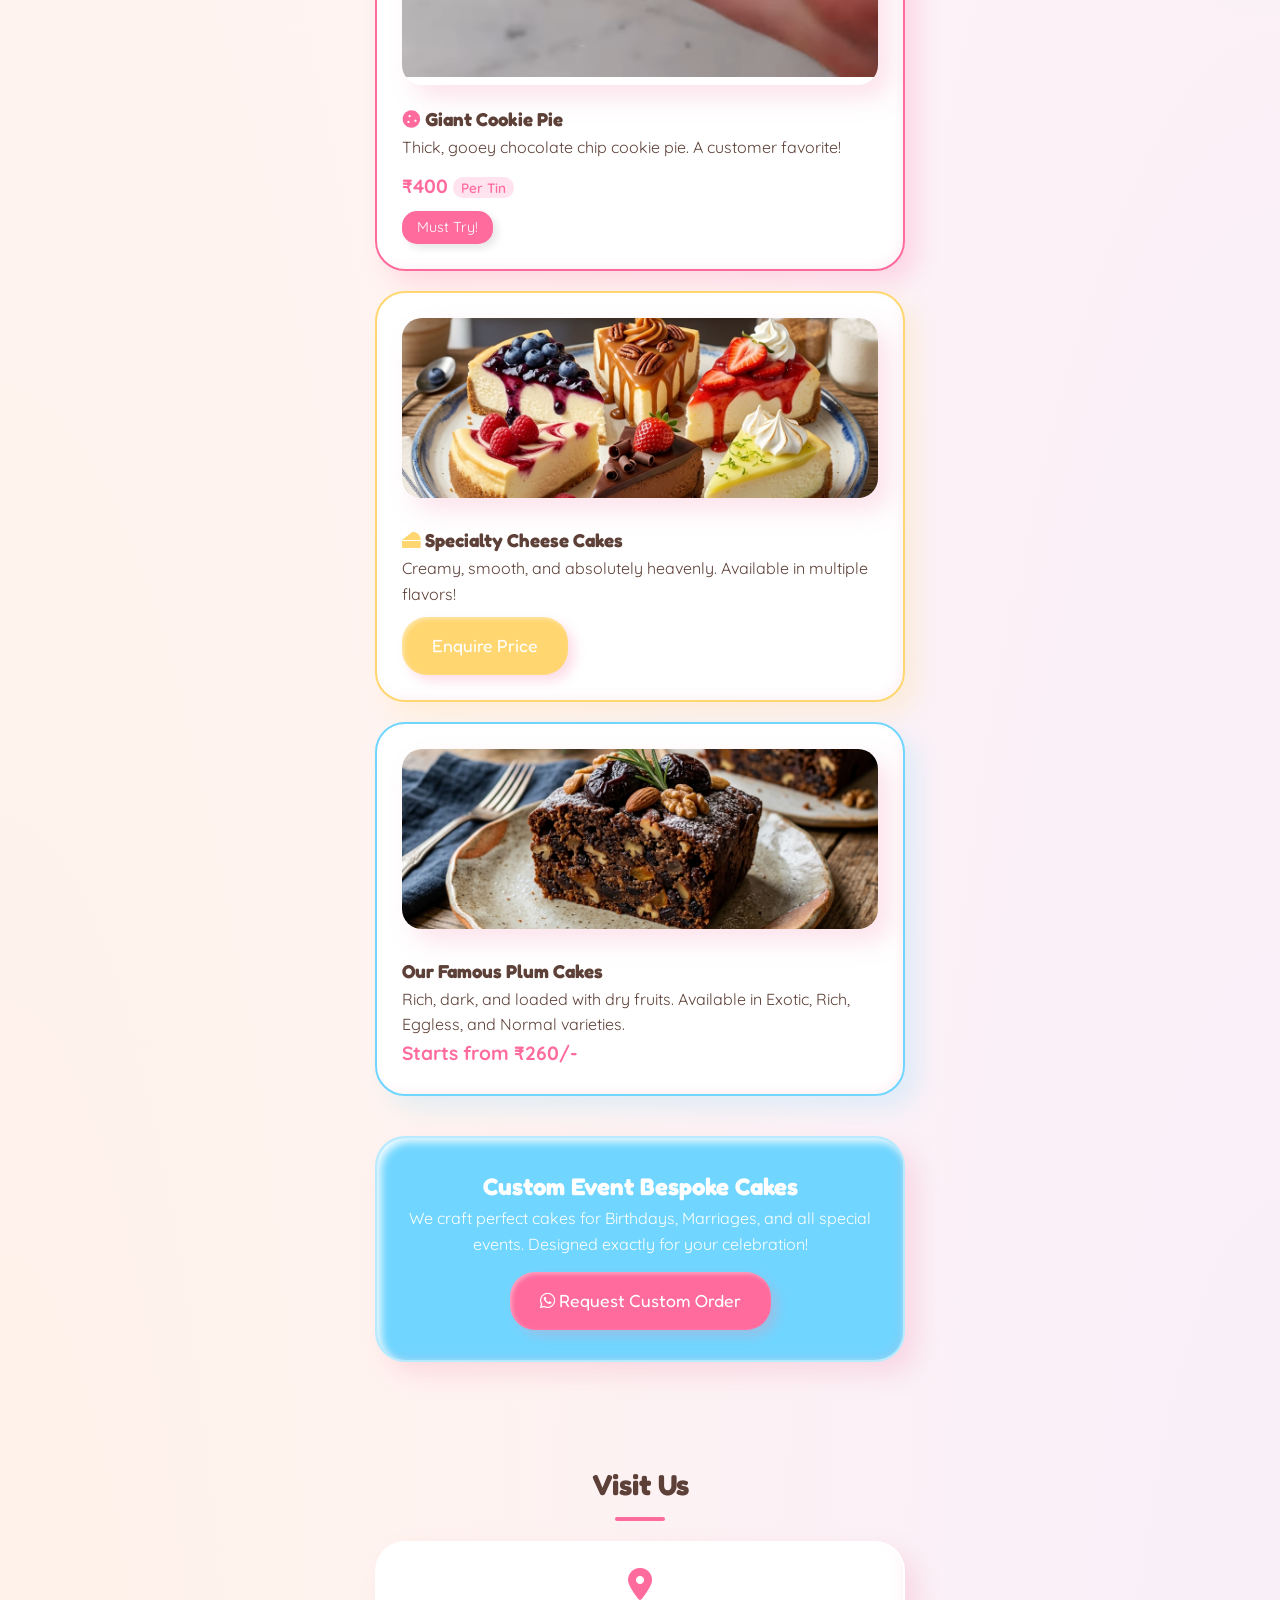
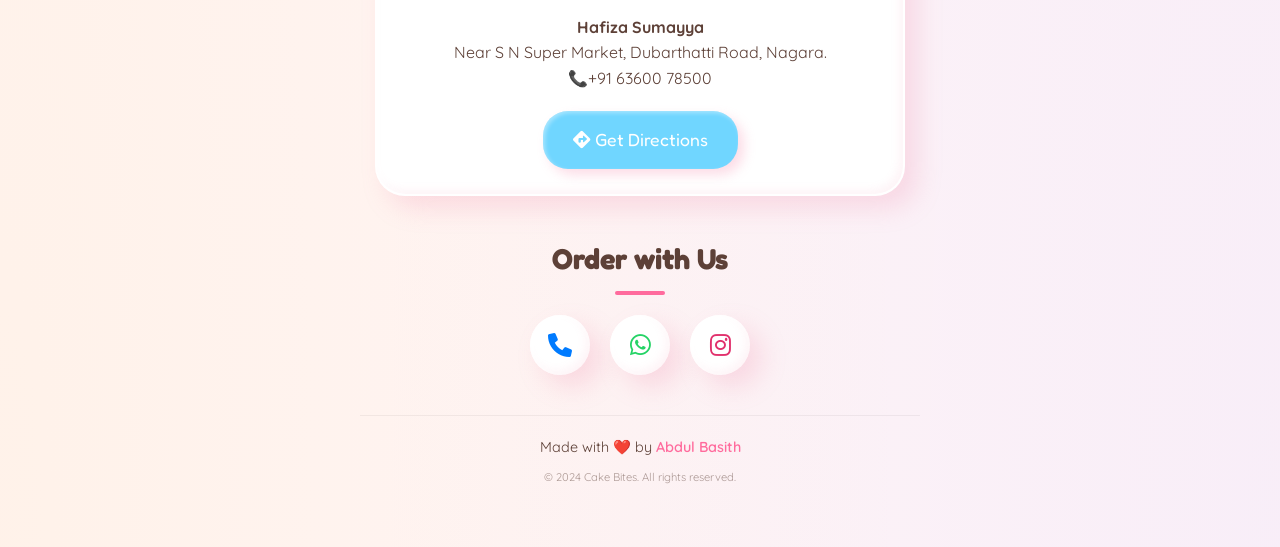
==== commit 4d0b2a10: "working on fevicon" ====
--- a/index.html
+++ b/index.html
@@ -2,15 +2,17 @@
 <html lang="en">
 
 <head>
-<meta name="google-site-verification" content="hDPteQu2yrFzTs_ZVO7vlhUk-8dc2zTY-VOrrji6NFE" />
+    <meta name="google-site-verification" content="hDPteQu2yrFzTs_ZVO7vlhUk-8dc2zTY-VOrrji6NFE" />
     <meta charset="UTF-8">
     <meta name="viewport" content="width=device-width, initial-scale=1.0">
     <title>Cake Bites | Custom Cakes & Bakery in Nagara</title>
-    <meta name="description" content="Order delicious homemade cupcakes, premium brownies, and custom bespoke cakes from Cake Bites in Nagara. Handcrafted with love for your special occasions.">
-    <meta name="keywords" content="Cake Bites, bakery Nagara, custom cakes, homemade brownies, order cake online, birthday cakes">
-        <link rel="stylesheet" href="style.css">
-        <link rel="icon" type="image/png" href="assets/favicon.png">
-        <link rel="stylesheet" href="https://cdnjs.cloudflare.com/ajax/libs/font-awesome/6.0.0/css/all.min.css">
+    <meta name="description"
+        content="Order delicious homemade cupcakes, premium brownies, and custom bespoke cakes from Cake Bites in Nagara. Handcrafted with love for your special occasions.">
+    <meta name="keywords"
+        content="Cake Bites, bakery Nagara, custom cakes, homemade brownies, order cake online, birthday cakes">
+    <link rel="stylesheet" href="style.css">
+    <link rel="icon" type="image/png" href="assets/favicon.png?v=2">
+    <link rel="stylesheet" href="https://cdnjs.cloudflare.com/ajax/libs/font-awesome/6.0.0/css/all.min.css">
 </head>
 
 <body>
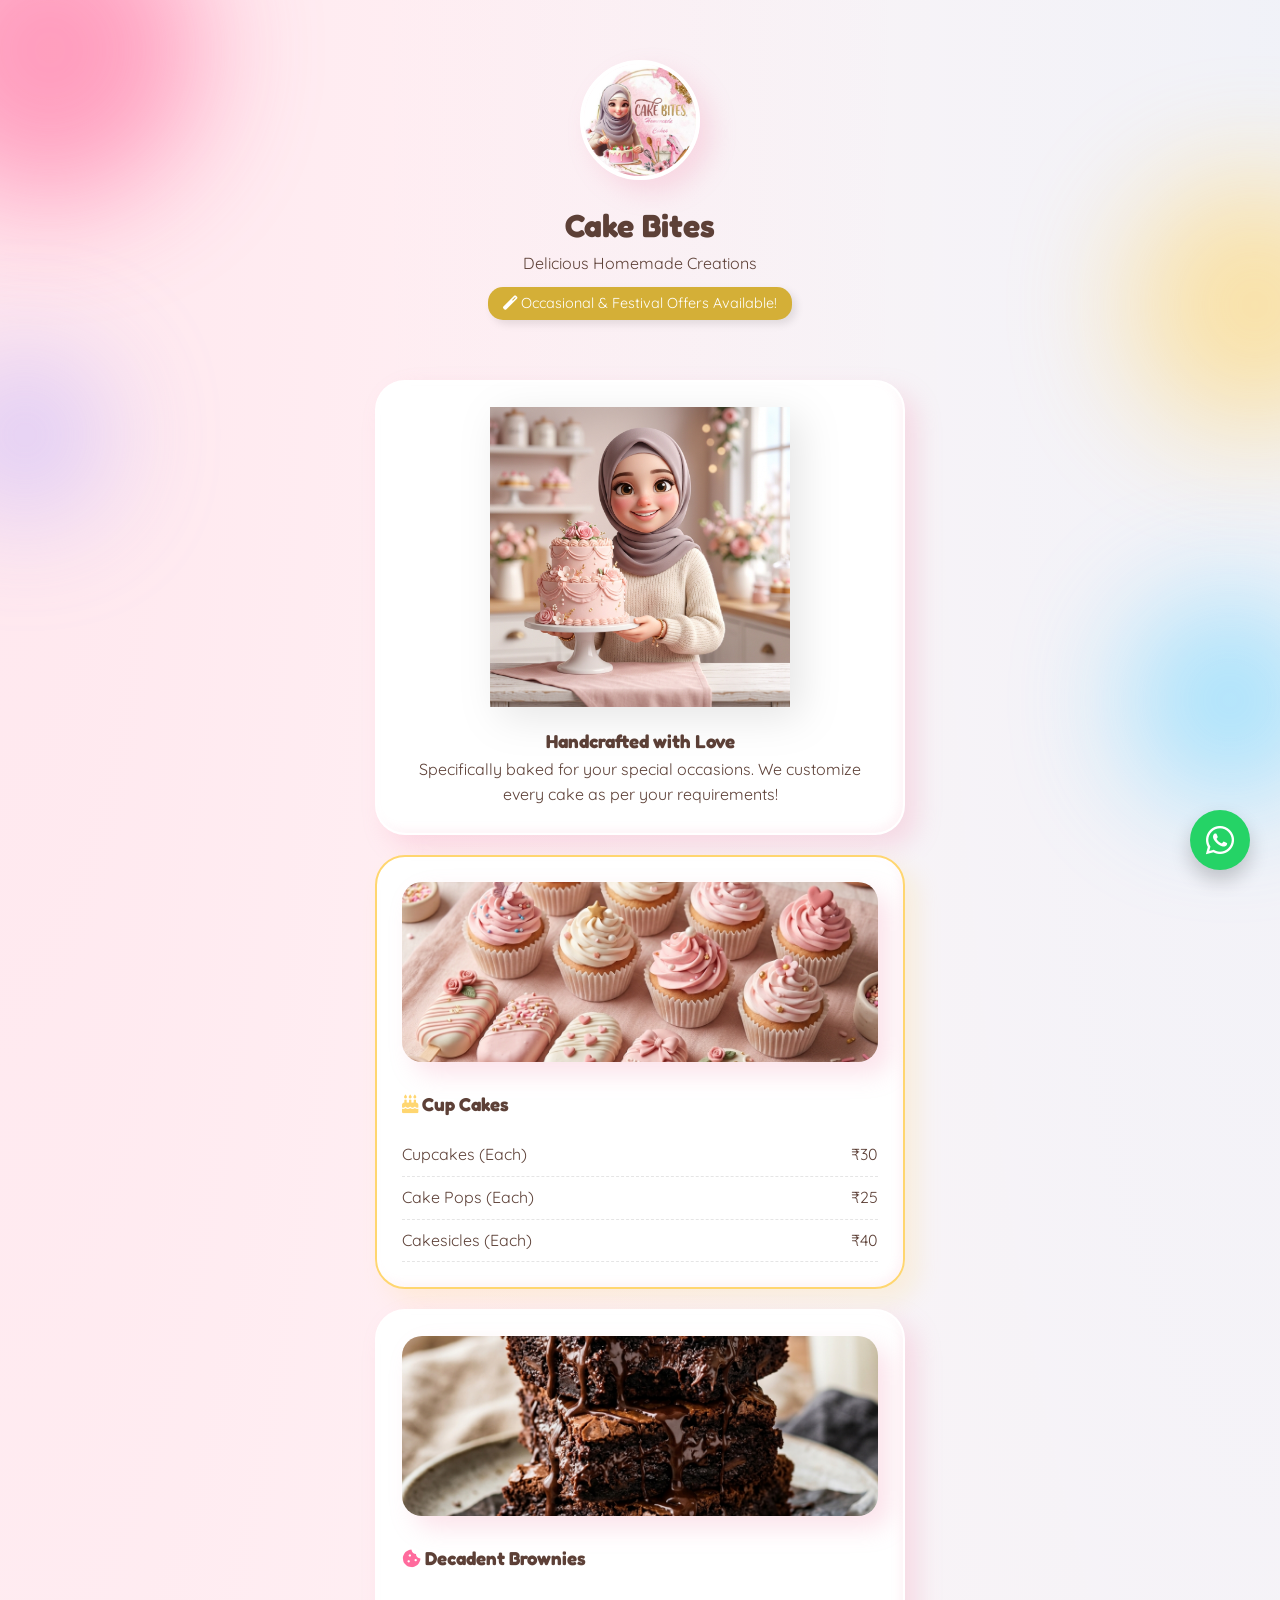
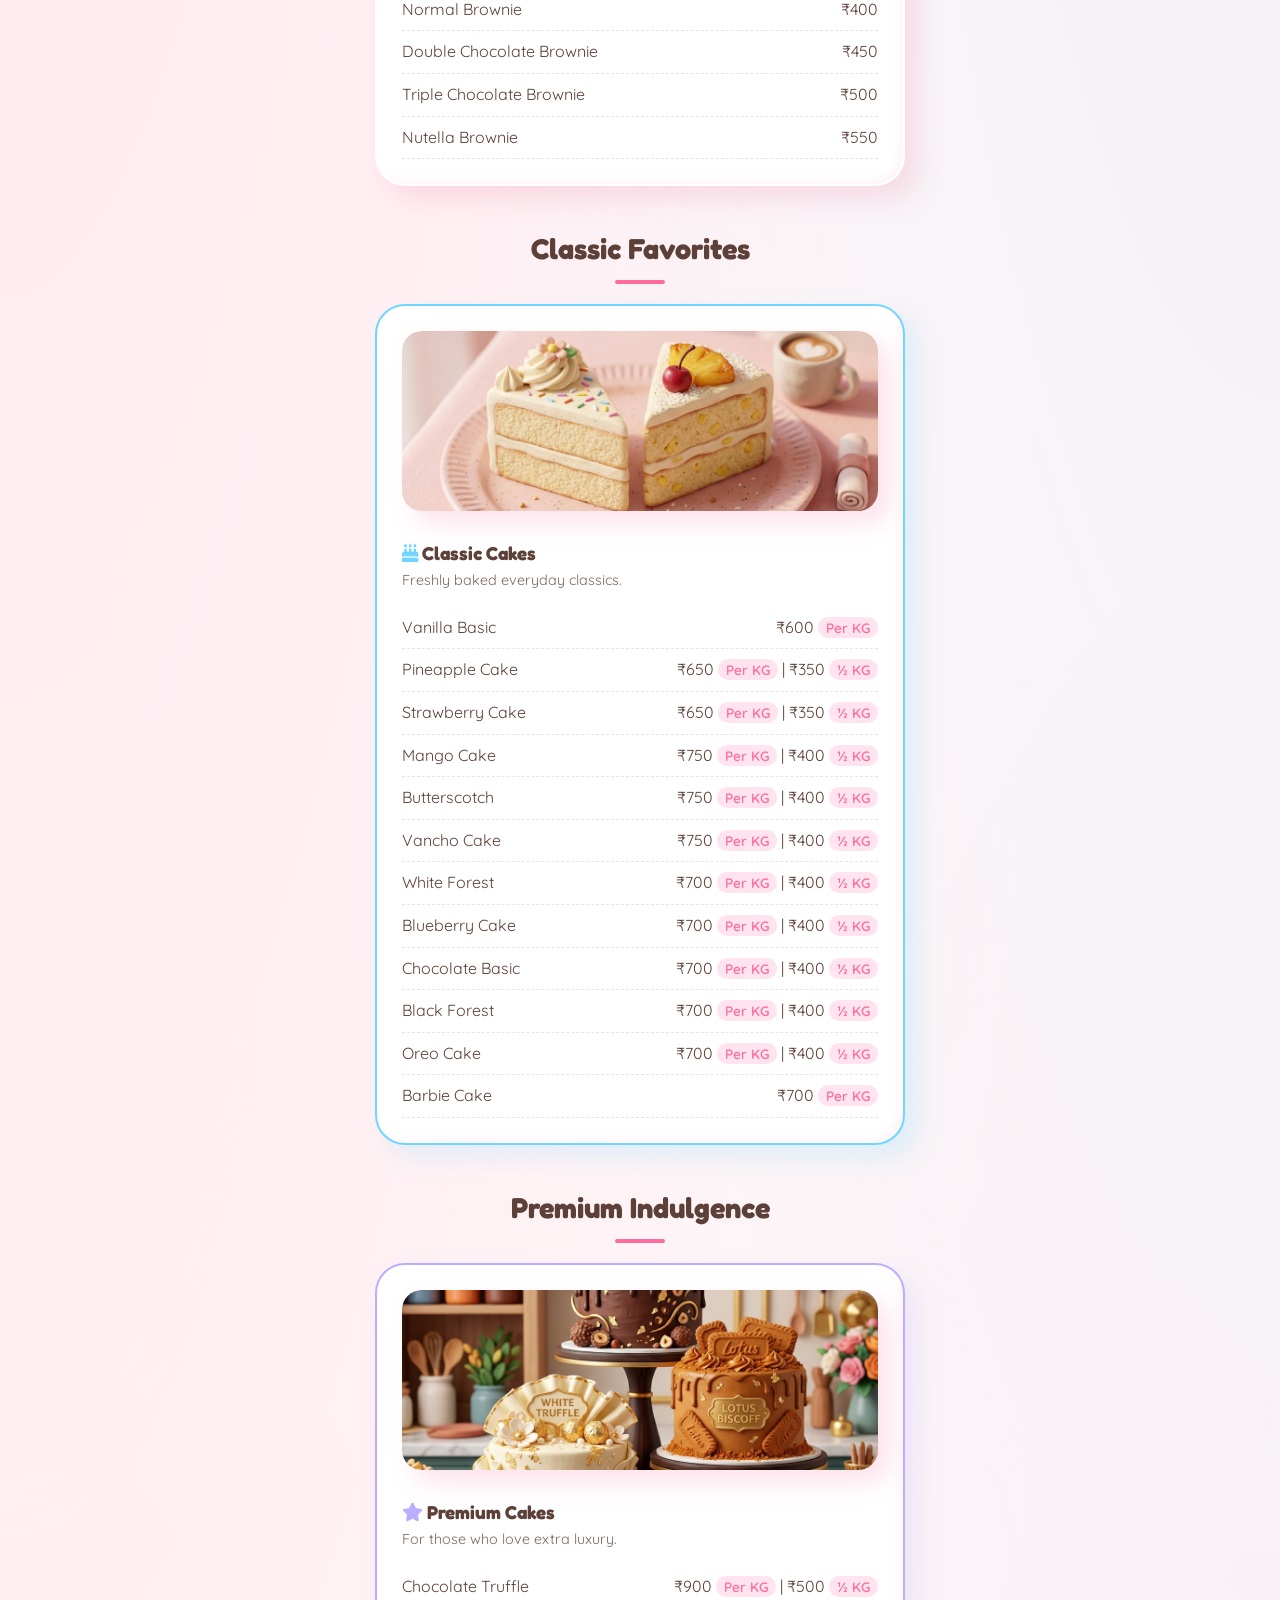
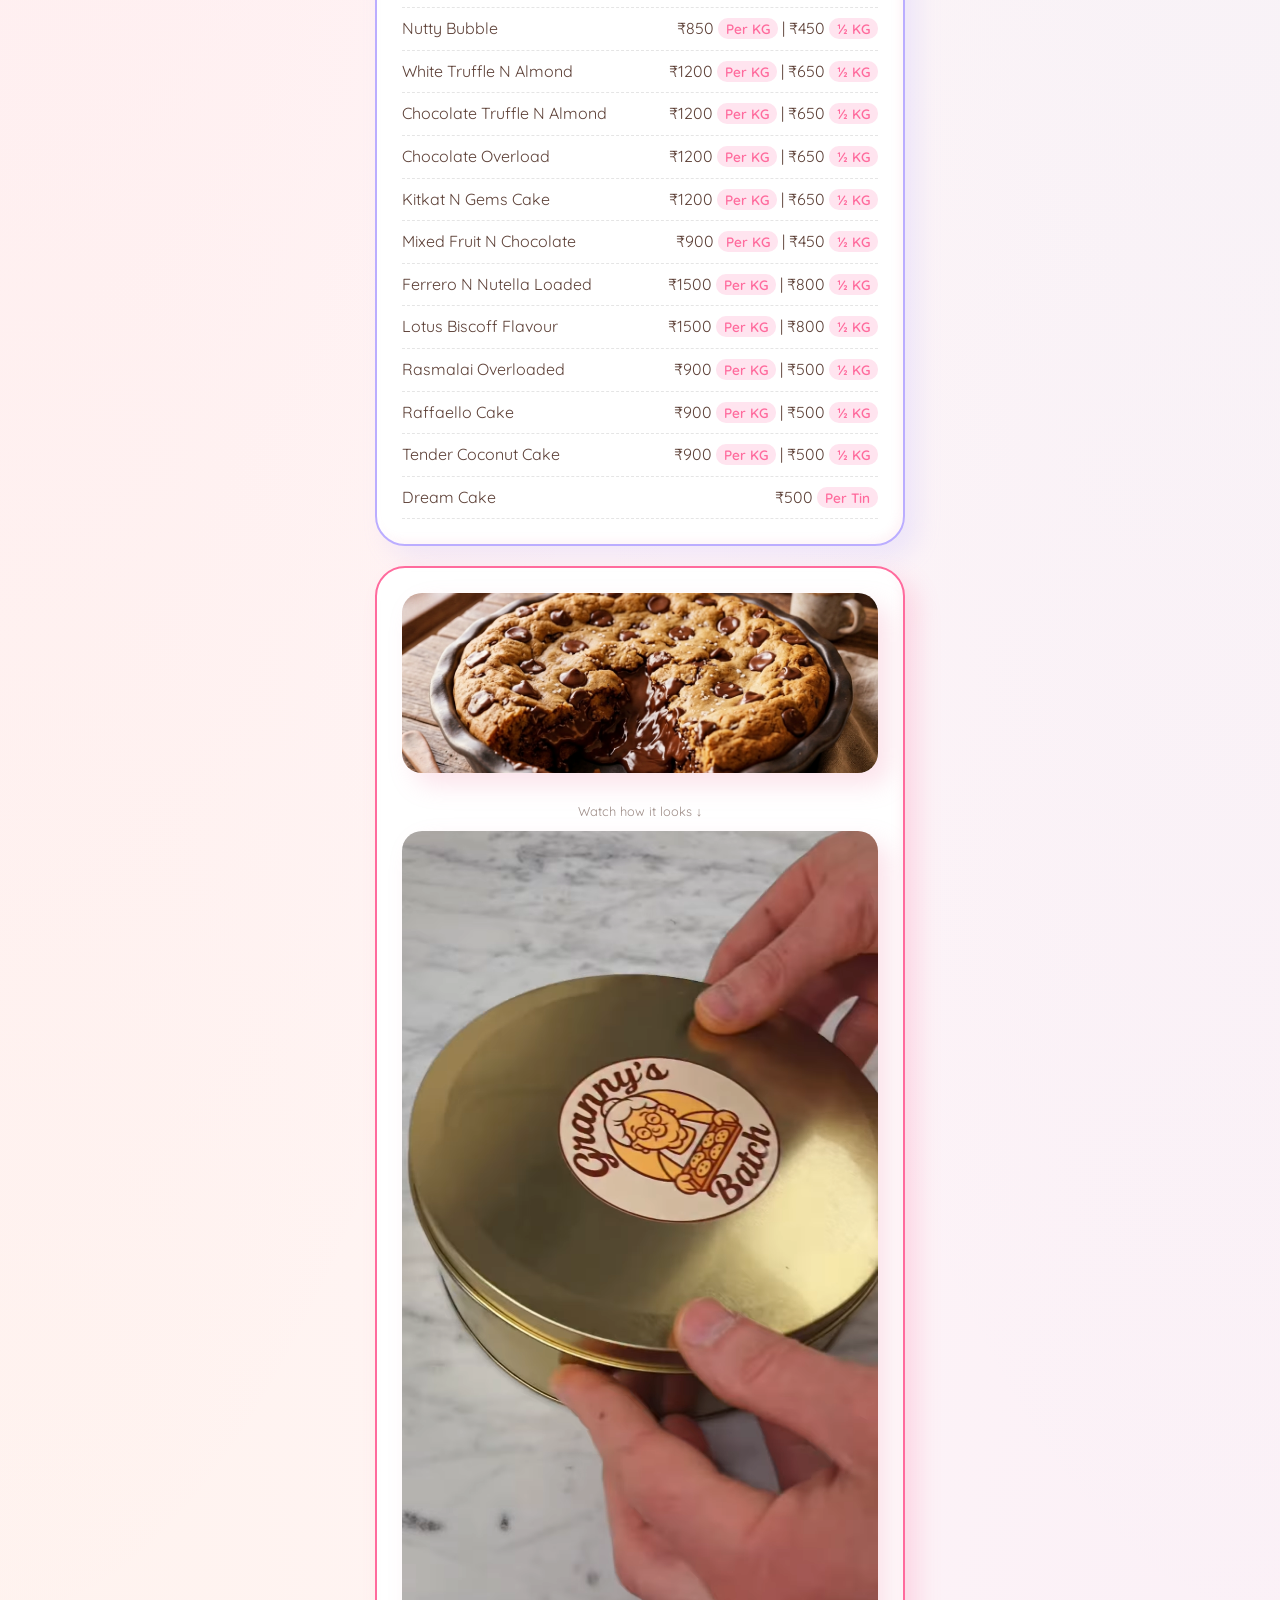
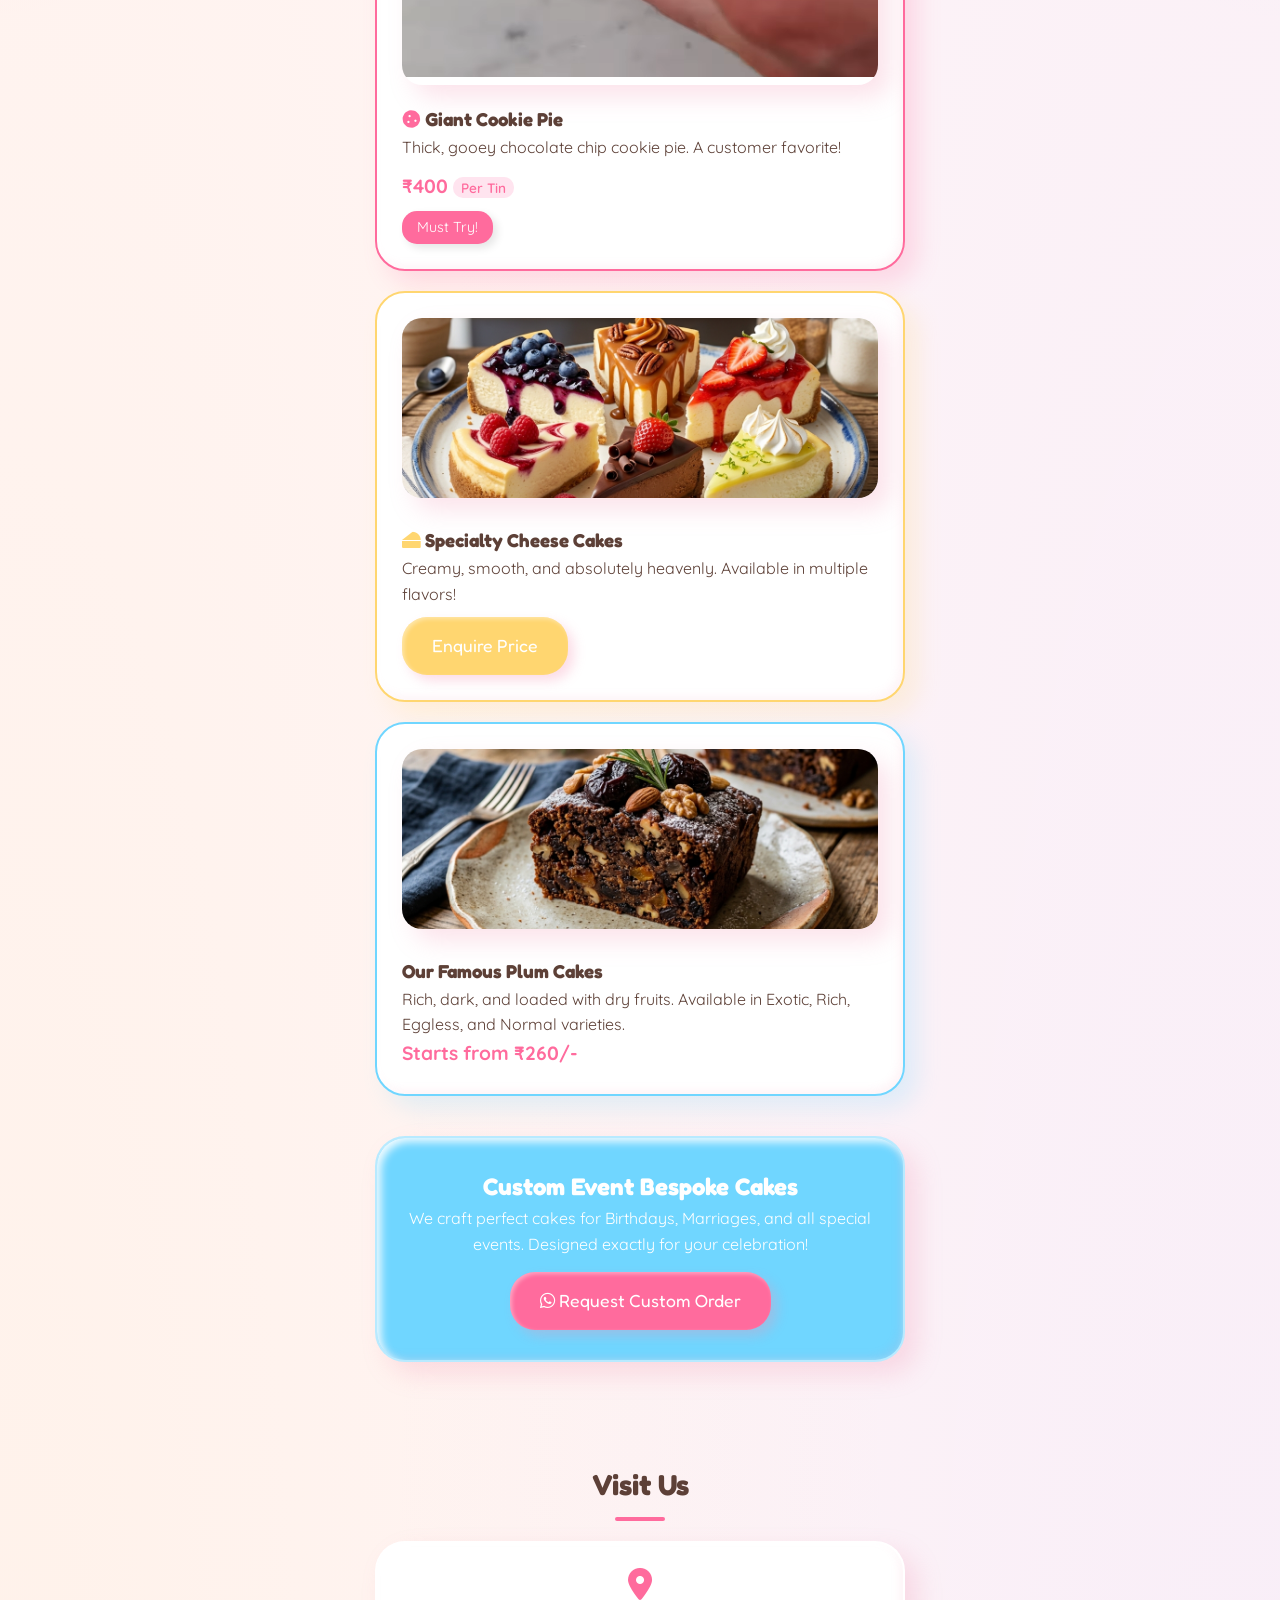
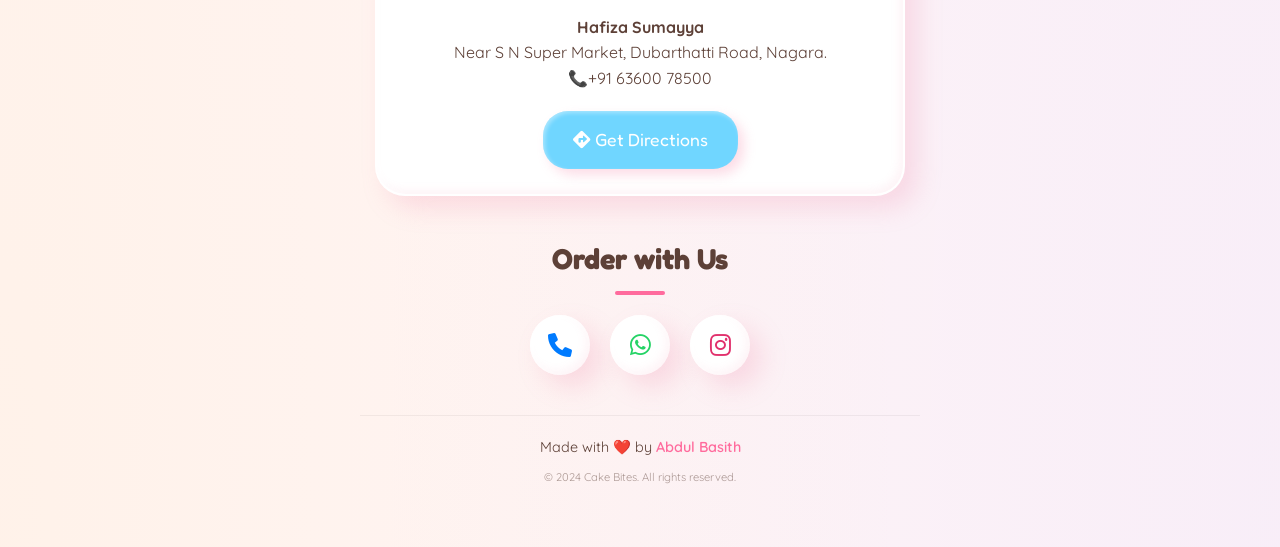
==== commit 9294ff1b: "Fix google verification code placement in head" ====
--- a/index.html
+++ b/index.html
@@ -2,8 +2,8 @@
 <html lang="en">
 
 <head>
+    <meta charset="UTF-8">
     <meta name="google-site-verification" content="hDPteQu2yrFzTs_ZVO7vlhUk-8dc2zTY-VOrrji6NFE" />
-    <meta charset="UTF-8">
     <meta name="viewport" content="width=device-width, initial-scale=1.0">
     <title>Cake Bites | Custom Cakes & Bakery in Nagara</title>
     <meta name="description"
